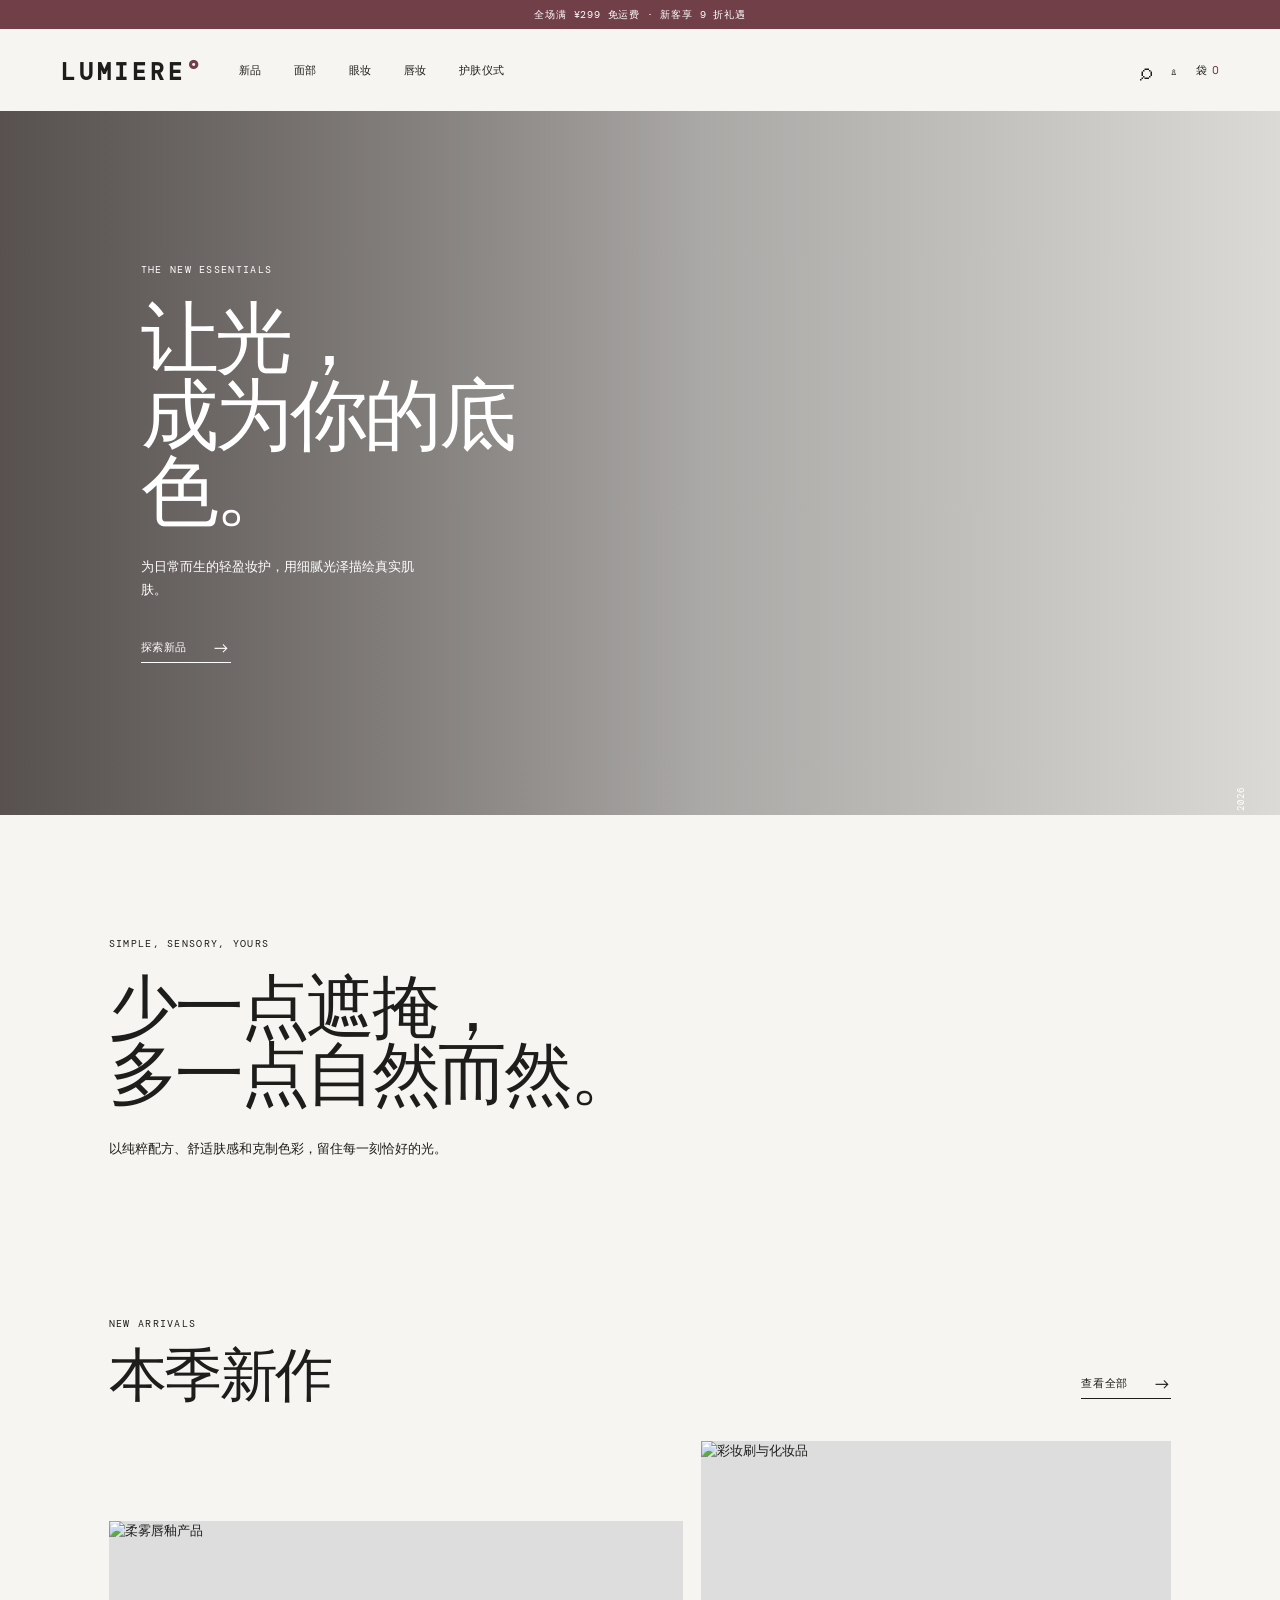
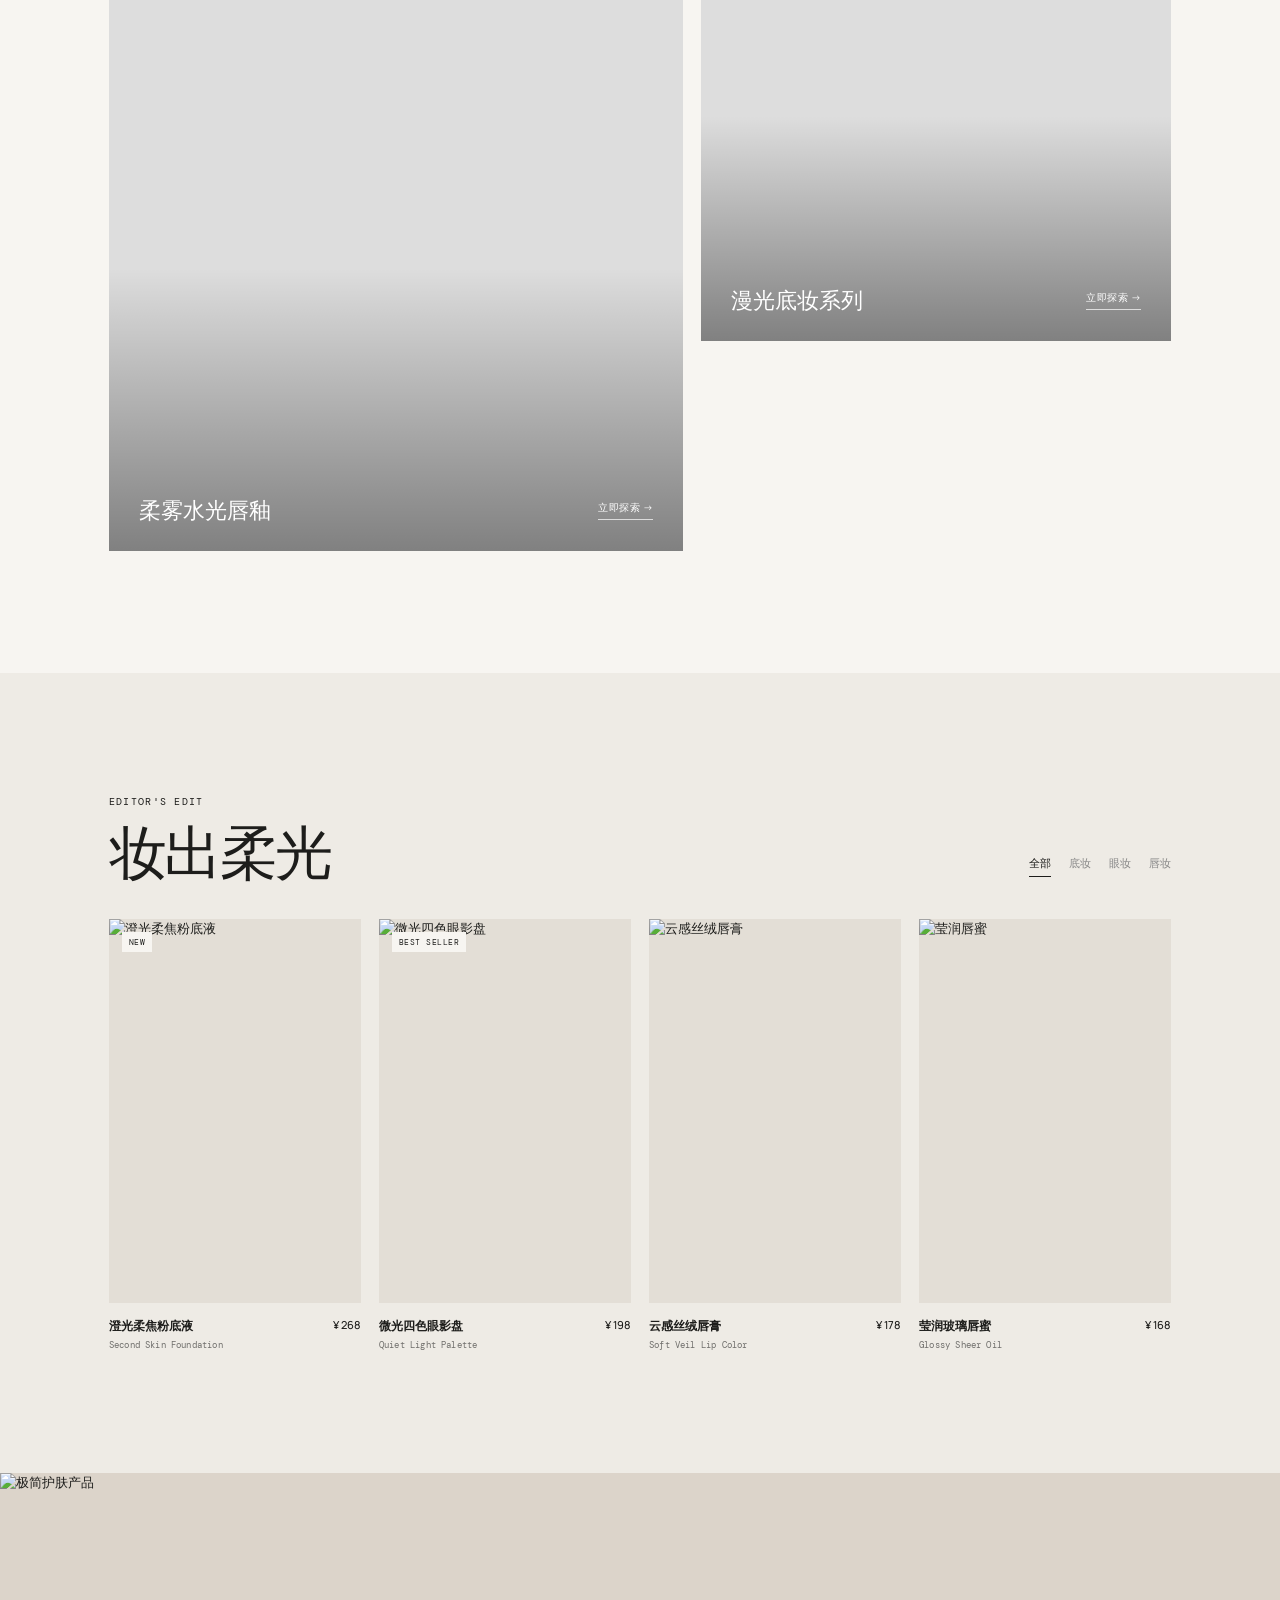
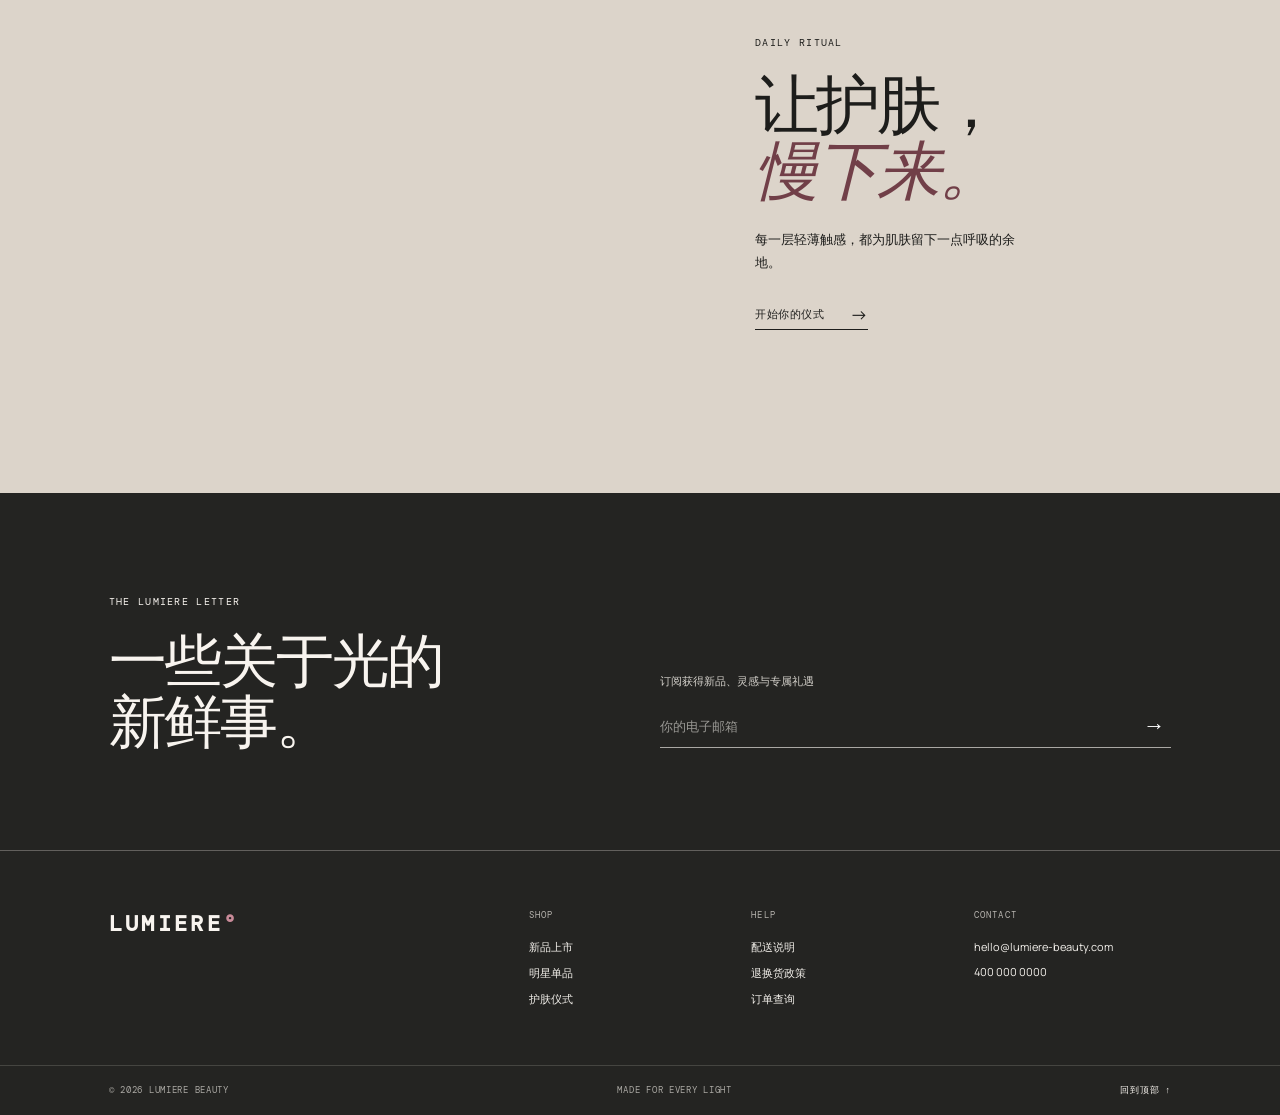
==== index.html @ d7edf3ec "Merge PR #3: footer and responsive polish" ====
<!doctype html>
<html lang="zh-CN">
  <head>
    <meta charset="UTF-8" />
    <meta name="viewport" content="width=device-width, initial-scale=1.0" />
    <meta name="description" content="LUMIERE — 高级感美妆个护品牌。" />
    <title>LUMIERE | 肌肤的柔光时刻</title>
    <link rel="preconnect" href="https://images.unsplash.com" />
    <link rel="stylesheet" href="styles.css" />
    <link rel="stylesheet" href="modules.css" />
  </head>
  <body>
    <div class="announcement">全场满 ¥299 免运费 · 新客享 9 折礼遇</div>
    <header class="site-header">
      <a class="brand" href="#top" aria-label="LUMIERE 首页">LUMIERE<span>°</span></a>
      <button class="menu-toggle" aria-label="打开菜单" aria-expanded="false"><i></i><i></i></button>
      <nav class="main-nav" aria-label="主导航">
        <a href="#new">新品</a>
        <a href="#face">面部</a>
        <a href="#eyes">眼妆</a>
        <a href="#lips">唇妆</a>
        <a href="#ritual">护肤仪式</a>
      </nav>
      <div class="header-actions">
        <button class="icon-button" aria-label="搜索">⌕</button>
        <button class="icon-button" aria-label="账户">♙</button>
        <button class="icon-button cart-button" aria-label="购物袋">袋 <span>0</span></button>
      </div>
    </header>

    <main id="top">
      <section class="hero" aria-label="夏日新品">
        <div class="hero-copy reveal">
          <p class="eyebrow">THE NEW ESSENTIALS</p>
          <h1>让光，<br />成为你的底色。</h1>
          <p>为日常而生的轻盈妆护，用细腻光泽描绘真实肌肤。</p>
          <a class="text-link" href="#new">探索新品 <span>→</span></a>
        </div>
        <div class="hero-credit">夏季限定 · 2026</div>
      </section>

      <section class="intro section-pad">
        <p class="eyebrow">SIMPLE, SENSORY, YOURS</p>
        <h2>少一点遮掩，<br />多一点自然而然。</h2>
        <p>以纯粹配方、舒适肤感和克制色彩，留住每一刻恰好的光。</p>
      </section>

      <section id="new" class="collection section-pad">
        <div class="section-heading">
          <div><p class="eyebrow">NEW ARRIVALS</p><h2>本季新作</h2></div>
          <a class="text-link" href="#products">查看全部 <span>→</span></a>
        </div>
        <div class="feature-grid">
          <article class="feature-card feature-card--tall">
            <img src="https://images.unsplash.com/photo-1599305090598-fe179d501227?auto=format&fit=crop&w=1200&q=85" alt="柔雾唇釉产品" />
            <div class="feature-card__copy"><p>柔雾水光唇釉</p><a href="#lips">立即探索 →</a></div>
          </article>
          <article class="feature-card">
            <img src="https://images.unsplash.com/photo-1522335789203-aabd1fc54bc9?auto=format&fit=crop&w=1200&q=85" alt="彩妆刷与化妆品" />
            <div class="feature-card__copy"><p>漫光底妆系列</p><a href="#face">立即探索 →</a></div>
          </article>
        </div>
      </section>
      <section id="products" class="products section-pad">
        <div class="section-heading"><div><p class="eyebrow">EDITOR'S EDIT</p><h2>妆出柔光</h2></div><div class="product-filter"><button class="is-active">全部</button><button>底妆</button><button>眼妆</button><button>唇妆</button></div></div>
        <div class="product-grid">
          <article class="product-card" id="face"><a class="product-image" href="#top"><span class="product-badge">NEW</span><img src="https://images.unsplash.com/photo-1631730486571-226f1a07a4b0?auto=format&fit=crop&w=900&q=85" alt="澄光柔焦粉底液" /></a><div class="product-meta"><div><h3>澄光柔焦粉底液</h3><p>Second Skin Foundation</p></div><b>¥ 268</b></div></article>
          <article class="product-card" id="eyes"><a class="product-image" href="#top"><span class="product-badge">BEST SELLER</span><img src="https://images.unsplash.com/photo-1583241800698-e8ab01830a65?auto=format&fit=crop&w=900&q=85" alt="微光四色眼影盘" /></a><div class="product-meta"><div><h3>微光四色眼影盘</h3><p>Quiet Light Palette</p></div><b>¥ 198</b></div></article>
          <article class="product-card" id="lips"><a class="product-image" href="#top"><img src="https://images.unsplash.com/photo-1625093742435-6fa192b6fb10?auto=format&fit=crop&w=900&q=85" alt="云感丝绒唇膏" /></a><div class="product-meta"><div><h3>云感丝绒唇膏</h3><p>Soft Veil Lip Color</p></div><b>¥ 178</b></div></article>
          <article class="product-card"><a class="product-image" href="#top"><img src="https://images.unsplash.com/photo-1620916566398-39f1143ab7be?auto=format&fit=crop&w=900&q=85" alt="莹润唇蜜" /></a><div class="product-meta"><div><h3>莹润玻璃唇蜜</h3><p>Glossy Sheer Oil</p></div><b>¥ 168</b></div></article>
        </div>
      </section>
      <section class="ritual" id="ritual"><div class="ritual__image"><img src="https://images.unsplash.com/photo-1556228841-8d6c7842c8e3?auto=format&fit=crop&w=1600&q=85" alt="极简护肤产品" /></div><div class="ritual__copy"><p class="eyebrow">DAILY RITUAL</p><h2>让护肤，<br /><em>慢下来。</em></h2><p>每一层轻薄触感，都为肌肤留下一点呼吸的余地。</p><a class="text-link" href="#top">开始你的仪式 <span>→</span></a></div></section>
    </main>
    <footer class="site-footer">
      <section class="newsletter"><div><p class="eyebrow">THE LUMIERE LETTER</p><h2>一些关于光的<br />新鲜事。</h2></div><form><label for="email">订阅获得新品、灵感与专属礼遇</label><div class="email-field"><input id="email" type="email" placeholder="你的电子邮箱" required /><button type="submit" aria-label="订阅">→</button></div></form></section>
      <div class="footer-links"><a class="footer-brand" href="#top">LUMIERE<span>°</span></a><div><p>SHOP</p><a href="#new">新品上市</a><a href="#products">明星单品</a><a href="#ritual">护肤仪式</a></div><div><p>HELP</p><a href="#top">配送说明</a><a href="#top">退换货政策</a><a href="#top">订单查询</a></div><div><p>CONTACT</p><a href="mailto:hello@lumiere-beauty.com">hello@lumiere-beauty.com</a><a href="tel:+4000000000">400 000 0000</a></div></div>
      <div class="footer-bottom"><span>© 2026 LUMIERE BEAUTY</span><span>MADE FOR EVERY LIGHT</span><a href="#top">回到顶部 ↑</a></div>
    </footer>
    <script src="script.js"></script>
  </body>
</html>
---- styles.css ----
@import url('https://fonts.googleapis.com/css2?family=DM+Mono&family=Manrope:wght@400;500;600;700&family=Playfair+Display:ital,wght@0,500;0,600;1,500&display=swap');

:root { --ink:#1d1d1b; --paper:#f7f5f1; --line:#d9d5cf; --wine:#713f48; --sand:#d8cec2; }
* { box-sizing:border-box; }
html { scroll-behavior:smooth; }
body { margin:0; color:var(--ink); background:var(--paper); font-family:Manrope,Arial,sans-serif; font-size:13px; }
a { color:inherit; text-decoration:none; }
.announcement { height:29px; display:grid; place-items:center; color:#fff; background:var(--wine); font:10px/1 "DM Mono",monospace; letter-spacing:.08em; }
.site-header { height:82px; padding:0 clamp(20px,4.8vw,74px); display:flex; align-items:center; justify-content:space-between; background:var(--paper); }
.brand { font:600 23px/1 "DM Mono",monospace; letter-spacing:.16em; margin-right:34px; }
.brand span { color:var(--wine); font-size:27px; }
.main-nav { display:flex; gap:clamp(16px,2.5vw,40px); margin-right:auto; }
.main-nav a { font-size:11px; letter-spacing:.045em; transition:opacity .2s; }.main-nav a:hover { opacity:.48; }
.header-actions { display:flex; align-items:center; gap:19px; }
.icon-button { border:0; background:transparent; padding:3px 0; color:var(--ink); cursor:pointer; font:500 11px Manrope,sans-serif; }.icon-button:first-child { font-size:24px; line-height:12px; }.cart-button span { margin-left:3px; color:var(--wine); }
.menu-toggle { display:none; border:0; background:transparent; padding:5px 0; }.menu-toggle i { display:block; width:22px; height:1px; margin:5px; background:var(--ink); }
.hero { min-height:min(704px,calc(100vh - 111px)); position:relative; display:flex; align-items:center; padding:72px clamp(20px,11vw,176px); color:#fff; overflow:hidden; background:linear-gradient(90deg,rgba(23,22,22,.61),rgba(23,22,22,.12)),url('https://images.unsplash.com/photo-1596462502278-27bfdc403348?auto=format&fit=crop&w=2200&q=90') center/cover; }
.hero::after { position:absolute; inset:0; content:""; background:linear-gradient(90deg,rgba(41,25,23,.33),transparent 55%); pointer-events:none; }.hero-copy { position:relative; z-index:1; max-width:500px; }.eyebrow { margin:0 0 18px; font:10px/1.4 "DM Mono",monospace; letter-spacing:.13em; }.hero h1,.intro h2,.section-heading h2 { margin:0; font:500 clamp(48px,6.1vw,91px)/.98 "Playfair Display",serif; letter-spacing:-.045em; }.hero-copy>p:not(.eyebrow) { width:290px; margin:30px 0 35px; font-size:13px; line-height:1.8; }.text-link { display:inline-flex; gap:25px; align-items:center; padding-bottom:7px; border-bottom:1px solid currentColor; font-size:11px; letter-spacing:.05em; }.text-link span { font-size:18px; line-height:10px; }.hero-credit { position:absolute; z-index:1; right:32px; bottom:28px; font:9px "DM Mono",monospace; letter-spacing:.12em; transform:rotate(-90deg); transform-origin:right bottom; }
.section-pad { padding:clamp(64px,9.5vw,152px) clamp(20px,8.5vw,136px); }.intro { max-width:850px; }.intro h2 { font-size:clamp(41px,5.4vw,77px); }.intro>p:not(.eyebrow) { width:min(360px,100%); margin:33px 0 0; font-size:13px; line-height:1.8; }
.collection { padding-top:35px; }.section-heading { display:flex; align-items:end; justify-content:space-between; margin-bottom:42px; }.section-heading .eyebrow { margin-bottom:12px; }.section-heading h2 { font-size:clamp(38px,4.5vw,64px); }.feature-grid { display:grid; grid-template-columns:1.1fr .9fr; gap:18px; }.feature-card { position:relative; height:500px; overflow:hidden; background:#ddd; }.feature-card--tall { height:630px; margin-top:80px; }.feature-card img { width:100%; height:100%; object-fit:cover; transition:transform .7s ease; }.feature-card:hover img { transform:scale(1.035); }.feature-card::after { position:absolute; content:""; inset:auto 0 0; height:45%; background:linear-gradient(transparent,rgba(0,0,0,.42)); }.feature-card__copy { position:absolute; z-index:1; left:30px; right:30px; bottom:25px; color:#fff; display:flex; justify-content:space-between; align-items:center; }.feature-card__copy p { font:500 22px "Playfair Display",serif; margin:0; }.feature-card__copy a { font-size:10px; letter-spacing:.05em; border-bottom:1px solid rgba(255,255,255,.7); padding-bottom:4px; }
@media(max-width:720px){.site-header{height:64px}.brand{font-size:19px;margin-right:auto}.menu-toggle{display:block;order:-1;margin-right:15px}.main-nav{display:none}.header-actions{gap:12px}.header-actions .icon-button:nth-child(2){display:none}.hero{min-height:610px;padding:60px 27px;align-items:end;background-position:62% center}.hero h1{font-size:57px}.hero-credit{right:18px}.section-pad{padding:78px 20px}.feature-grid{grid-template-columns:1fr;gap:12px}.feature-card,.feature-card--tall{height:480px;margin:0}.feature-card__copy{left:20px;right:20px}.feature-card__copy p{font-size:20px}.section-heading{margin-bottom:26px}.section-heading .text-link{display:none}.announcement{font-size:8px}.cart-button{font-size:0}.cart-button span{font-size:11px}}
---- modules.css ----
.products { background:#eeebe5; }.product-filter { display:flex; gap:18px; }.product-filter button { padding:0 0 5px; color:#888; border:0; border-bottom:1px solid transparent; background:transparent; cursor:pointer; font:11px Manrope,sans-serif; }.product-filter .is-active { color:var(--ink); border-color:var(--ink); }.product-grid { display:grid; grid-template-columns:repeat(4,1fr); gap:18px; }.product-image { position:relative; display:block; height:clamp(275px,30vw,430px); overflow:hidden; background:#e3ded6; }.product-image img { width:100%; height:100%; object-fit:cover; transition:transform .6s ease; }.product-card:hover img { transform:scale(1.04); }.product-badge { position:absolute; z-index:1; top:13px; left:13px; padding:5px 7px; background:var(--paper); font:8px "DM Mono",monospace; letter-spacing:.06em; }.product-meta { display:flex; justify-content:space-between; padding-top:14px; gap:8px; }.product-meta h3 { margin:0 0 4px; font-size:12px; font-weight:600; }.product-meta p { margin:0; color:#6f6e6b; font:9px "DM Mono",monospace; letter-spacing:.02em; }.product-meta b { font:500 11px Manrope,sans-serif; white-space:nowrap; }.ritual { min-height:620px; display:grid; grid-template-columns:1fr 1fr; background:#dcd4ca; }.ritual__image { overflow:hidden; }.ritual__image img { width:100%; height:100%; object-fit:cover; }.ritual__copy { display:flex; flex-direction:column; justify-content:center; align-items:flex-start; padding:clamp(50px,9vw,145px); }.ritual__copy h2 { margin:0; font:500 clamp(43px,5vw,75px)/1.04 "Playfair Display",serif; letter-spacing:-.045em; }.ritual__copy h2 em { color:var(--wine); }.ritual__copy>p:not(.eyebrow) { max-width:270px; margin:27px 0 31px; line-height:1.8; }
@media(max-width:720px){.product-grid{grid-template-columns:repeat(2,1fr);gap:25px 11px}.product-filter{display:none}.product-image{height:235px}.product-meta{display:block}.product-meta b{display:block;margin-top:8px}.ritual{grid-template-columns:1fr;min-height:0}.ritual__image{height:450px}.ritual__copy{min-height:440px;padding:75px 25px}}
.site-footer { color:#f8f4ef; background:#242422; }.newsletter { display:grid; grid-template-columns:1fr 1fr; gap:40px; padding:clamp(62px,8vw,118px) clamp(20px,8.5vw,136px); border-bottom:1px solid #62605d; }.newsletter h2 { margin:0; font:500 clamp(36px,4.5vw,62px)/1.05 "Playfair Display",serif; letter-spacing:-.04em; }.newsletter form { align-self:end; }.newsletter label { display:block; margin-bottom:16px; color:#d3d0ca; font-size:11px; }.email-field { display:flex; align-items:center; border-bottom:1px solid #aaa8a4; }.email-field input { width:100%; padding:12px 0; border:0; outline:0; color:#fff; background:transparent; font:13px Manrope,sans-serif; }.email-field input::placeholder { color:#989793; }.email-field button { border:0; color:#fff; background:transparent; cursor:pointer; font-size:22px; }.footer-links { display:grid; grid-template-columns:2fr repeat(3,1fr); gap:25px; padding:58px clamp(20px,8.5vw,136px); }.footer-brand { align-self:start; font:600 22px "DM Mono",monospace; letter-spacing:.15em; }.footer-brand span { color:#c98b99; }.footer-links div { display:flex; flex-direction:column; gap:10px; }.footer-links p { margin:0 0 8px; color:#b7b4af; font:9px "DM Mono",monospace; letter-spacing:.13em; }.footer-links div a { color:#f4f1ec; font-size:11px; }.footer-bottom { display:flex; justify-content:space-between; padding:18px clamp(20px,8.5vw,136px); border-top:1px solid #454541; color:#aaa8a3; font:9px "DM Mono",monospace; letter-spacing:.08em; }.footer-bottom a { color:#f8f4ef; }
@media(max-width:720px){.main-nav.is-open { position:absolute; z-index:4; top:93px; left:0; right:0; display:flex; flex-direction:column; gap:22px; padding:27px 20px 32px; background:var(--paper); border-top:1px solid var(--line); }.newsletter { grid-template-columns:1fr; padding:64px 20px; }.footer-links { grid-template-columns:1fr 1fr; padding:45px 20px; }.footer-brand { grid-column:1/-1; margin-bottom:15px; }.footer-bottom { display:block; padding:17px 20px; }.footer-bottom span,.footer-bottom a { display:block; margin:8px 0; }}
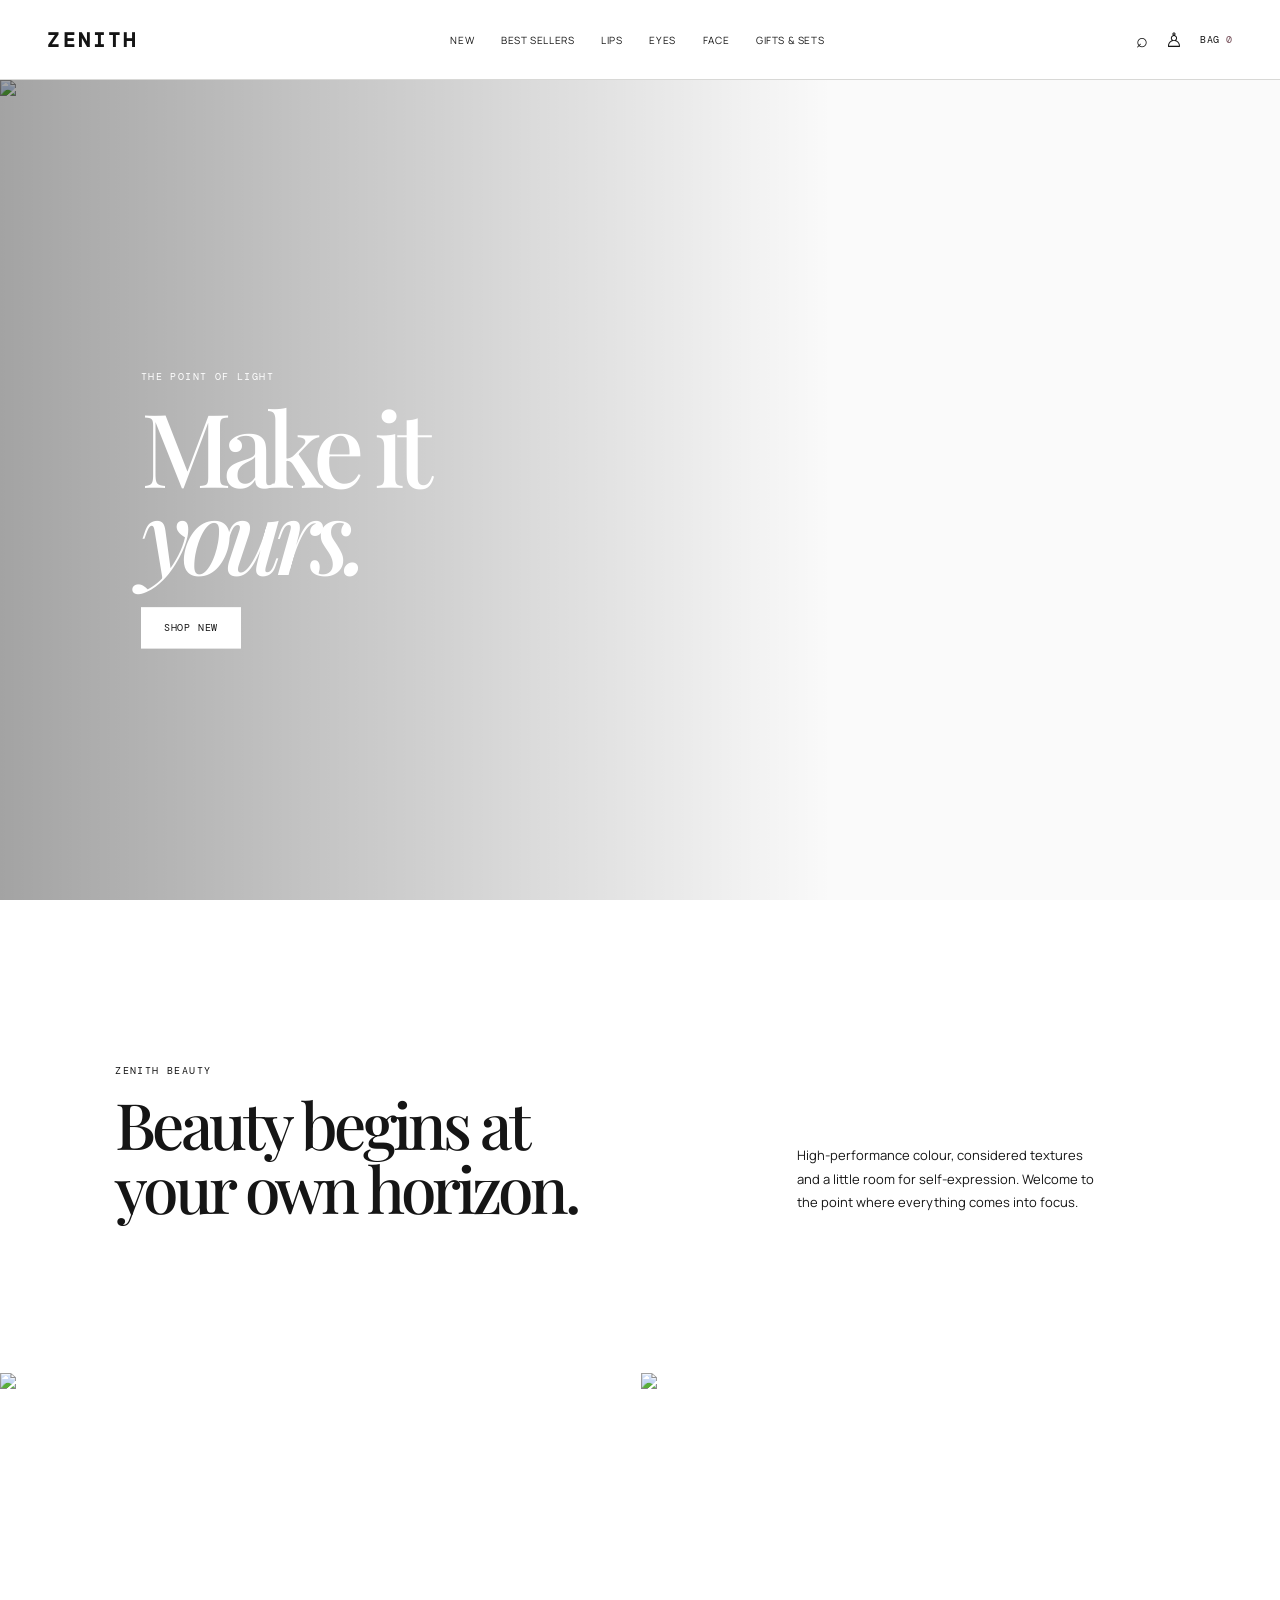
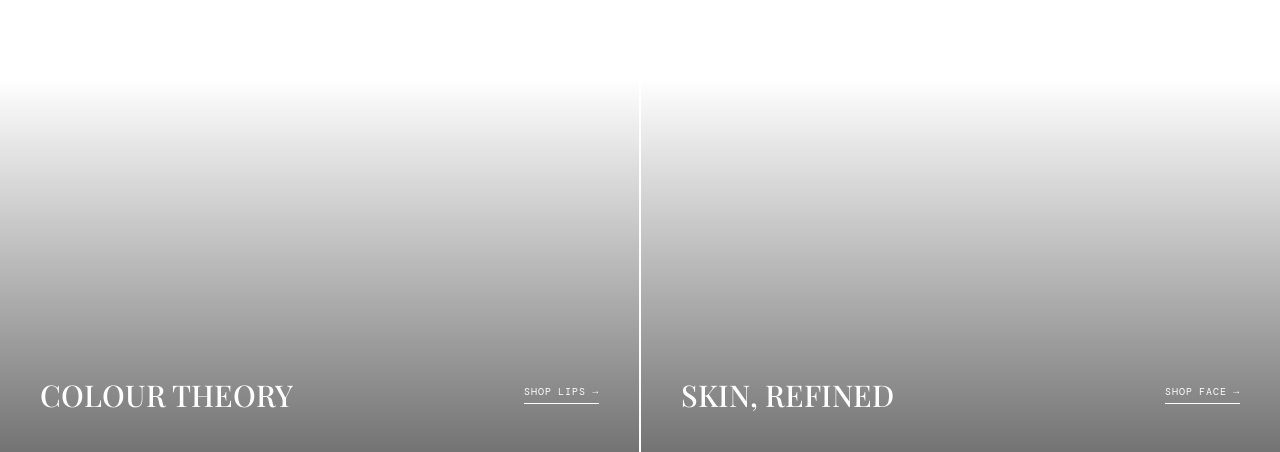
==== commit 5de88a2a: "feat: rebuild Zenith shared storefront shell" ====
--- a/index.html
+++ b/index.html
@@ -1,82 +1,35 @@
 <!doctype html>
-<html lang="zh-CN">
+<html lang="en">
   <head>
     <meta charset="UTF-8" />
     <meta name="viewport" content="width=device-width, initial-scale=1.0" />
-    <meta name="description" content="LUMIERE — 高级感美妆个护品牌。" />
-    <title>LUMIERE | 肌肤的柔光时刻</title>
+    <meta name="description" content="Zenith Beauty — makeup made for your own point of view." />
+    <title>Zenith | Modern Makeup</title>
     <link rel="preconnect" href="https://images.unsplash.com" />
+    <link rel="stylesheet" href="shared.css" />
     <link rel="stylesheet" href="styles.css" />
-    <link rel="stylesheet" href="modules.css" />
   </head>
   <body>
-    <div class="announcement">全场满 ¥299 免运费 · 新客享 9 折礼遇</div>
-    <header class="site-header">
-      <a class="brand" href="#top" aria-label="LUMIERE 首页">LUMIERE<span>°</span></a>
-      <button class="menu-toggle" aria-label="打开菜单" aria-expanded="false"><i></i><i></i></button>
-      <nav class="main-nav" aria-label="主导航">
-        <a href="#new">新品</a>
-        <a href="#face">面部</a>
-        <a href="#eyes">眼妆</a>
-        <a href="#lips">唇妆</a>
-        <a href="#ritual">护肤仪式</a>
+    <header class="site-header" data-header>
+      <button class="header-icon mobile-menu" aria-label="Open menu" data-menu-toggle><span></span><span></span></button>
+      <a class="brand" href="index.html" aria-label="Zenith home">ZENITH</a>
+      <nav class="main-nav" aria-label="Main navigation">
+        <a href="collections/new.html">NEW</a>
+        <a href="collections/best-sellers.html">BEST SELLERS</a>
+        <div class="nav-dropdown"><a href="collections/lips.html">LIPS</a><div class="mega-menu"><div><b>LIPS</b><a href="collections/lips.html">View all</a><a href="collections/lips.html">Lipstick</a><a href="collections/lips.html">Lip Gloss</a><a href="collections/lips.html">Lip Stain</a></div><img src="https://images.unsplash.com/photo-1586495777744-4413f21062fa?auto=format&fit=crop&w=700&q=85" alt="Lip collection" /></div></div>
+        <div class="nav-dropdown"><a href="collections/eyes.html">EYES</a><div class="mega-menu"><div><b>EYES</b><a href="collections/eyes.html">View all</a><a href="collections/eyes.html">Eyeshadow</a><a href="collections/eyes.html">Eyebrows</a><a href="collections/eyes.html">Mascara</a></div><img src="https://images.unsplash.com/photo-1596704017254-9b121068fb31?auto=format&fit=crop&w=700&q=85" alt="Eye collection" /></div></div>
+        <div class="nav-dropdown"><a href="collections/face.html">FACE</a><div class="mega-menu"><div><b>FACE</b><a href="collections/face.html">View all</a><a href="collections/face.html">Foundation</a><a href="collections/face.html">Setting Powder</a><a href="collections/face.html">Blush & Bronzer</a></div><img src="https://images.unsplash.com/photo-1522335789203-aabd1fc54bc9?auto=format&fit=crop&w=700&q=85" alt="Face collection" /></div></div>
+        <a href="collections/gifts.html">GIFTS & SETS</a>
       </nav>
-      <div class="header-actions">
-        <button class="icon-button" aria-label="搜索">⌕</button>
-        <button class="icon-button" aria-label="账户">♙</button>
-        <button class="icon-button cart-button" aria-label="购物袋">袋 <span>0</span></button>
-      </div>
+      <div class="header-actions"><button class="header-icon" aria-label="Search" data-search-toggle>⌕</button><button class="header-icon" aria-label="Account">♙</button><button class="bag-link" aria-label="Open shopping bag" data-cart-toggle>BAG <span data-cart-count>0</span></button></div>
     </header>
-
-    <main id="top">
-      <section class="hero" aria-label="夏日新品">
-        <div class="hero-copy reveal">
-          <p class="eyebrow">THE NEW ESSENTIALS</p>
-          <h1>让光，<br />成为你的底色。</h1>
-          <p>为日常而生的轻盈妆护，用细腻光泽描绘真实肌肤。</p>
-          <a class="text-link" href="#new">探索新品 <span>→</span></a>
-        </div>
-        <div class="hero-credit">夏季限定 · 2026</div>
-      </section>
-
-      <section class="intro section-pad">
-        <p class="eyebrow">SIMPLE, SENSORY, YOURS</p>
-        <h2>少一点遮掩，<br />多一点自然而然。</h2>
-        <p>以纯粹配方、舒适肤感和克制色彩，留住每一刻恰好的光。</p>
-      </section>
-
-      <section id="new" class="collection section-pad">
-        <div class="section-heading">
-          <div><p class="eyebrow">NEW ARRIVALS</p><h2>本季新作</h2></div>
-          <a class="text-link" href="#products">查看全部 <span>→</span></a>
-        </div>
-        <div class="feature-grid">
-          <article class="feature-card feature-card--tall">
-            <img src="https://images.unsplash.com/photo-1599305090598-fe179d501227?auto=format&fit=crop&w=1200&q=85" alt="柔雾唇釉产品" />
-            <div class="feature-card__copy"><p>柔雾水光唇釉</p><a href="#lips">立即探索 →</a></div>
-          </article>
-          <article class="feature-card">
-            <img src="https://images.unsplash.com/photo-1522335789203-aabd1fc54bc9?auto=format&fit=crop&w=1200&q=85" alt="彩妆刷与化妆品" />
-            <div class="feature-card__copy"><p>漫光底妆系列</p><a href="#face">立即探索 →</a></div>
-          </article>
-        </div>
-      </section>
-      <section id="products" class="products section-pad">
-        <div class="section-heading"><div><p class="eyebrow">EDITOR'S EDIT</p><h2>妆出柔光</h2></div><div class="product-filter"><button class="is-active">全部</button><button>底妆</button><button>眼妆</button><button>唇妆</button></div></div>
-        <div class="product-grid">
-          <article class="product-card" id="face"><a class="product-image" href="#top"><span class="product-badge">NEW</span><img src="https://images.unsplash.com/photo-1631730486571-226f1a07a4b0?auto=format&fit=crop&w=900&q=85" alt="澄光柔焦粉底液" /></a><div class="product-meta"><div><h3>澄光柔焦粉底液</h3><p>Second Skin Foundation</p></div><b>¥ 268</b></div></article>
-          <article class="product-card" id="eyes"><a class="product-image" href="#top"><span class="product-badge">BEST SELLER</span><img src="https://images.unsplash.com/photo-1583241800698-e8ab01830a65?auto=format&fit=crop&w=900&q=85" alt="微光四色眼影盘" /></a><div class="product-meta"><div><h3>微光四色眼影盘</h3><p>Quiet Light Palette</p></div><b>¥ 198</b></div></article>
-          <article class="product-card" id="lips"><a class="product-image" href="#top"><img src="https://images.unsplash.com/photo-1625093742435-6fa192b6fb10?auto=format&fit=crop&w=900&q=85" alt="云感丝绒唇膏" /></a><div class="product-meta"><div><h3>云感丝绒唇膏</h3><p>Soft Veil Lip Color</p></div><b>¥ 178</b></div></article>
-          <article class="product-card"><a class="product-image" href="#top"><img src="https://images.unsplash.com/photo-1620916566398-39f1143ab7be?auto=format&fit=crop&w=900&q=85" alt="莹润唇蜜" /></a><div class="product-meta"><div><h3>莹润玻璃唇蜜</h3><p>Glossy Sheer Oil</p></div><b>¥ 168</b></div></article>
-        </div>
-      </section>
-      <section class="ritual" id="ritual"><div class="ritual__image"><img src="https://images.unsplash.com/photo-1556228841-8d6c7842c8e3?auto=format&fit=crop&w=1600&q=85" alt="极简护肤产品" /></div><div class="ritual__copy"><p class="eyebrow">DAILY RITUAL</p><h2>让护肤，<br /><em>慢下来。</em></h2><p>每一层轻薄触感，都为肌肤留下一点呼吸的余地。</p><a class="text-link" href="#top">开始你的仪式 <span>→</span></a></div></section>
+    <div class="search-panel" data-search-panel hidden><form action="collections/new.html"><input type="search" placeholder="Search" aria-label="Search" /><button aria-label="Submit search">→</button></form></div>
+    <main>
+      <section class="hero"><img src="https://images.unsplash.com/photo-1596462502278-27bfdc403348?auto=format&fit=crop&w=2200&q=90" alt="Zenith beauty collection" /><div class="hero-copy"><p>THE POINT OF LIGHT</p><h1>Make it<br /><em>yours.</em></h1><a class="button button--light" href="collections/new.html">SHOP NEW</a></div></section>
+      <section class="editorial"><div><p class="kicker">ZENITH BEAUTY</p><h2>Beauty begins at<br />your own horizon.</h2></div><p>High-performance colour, considered textures and a little room for self-expression. Welcome to the point where everything comes into focus.</p></section>
+      <section class="feature-tiles"><a href="collections/lips.html"><img src="https://images.unsplash.com/photo-1599305090598-fe179d501227?auto=format&fit=crop&w=1200&q=85" alt="Lip colour collection" /><span><b>COLOUR THEORY</b><small>SHOP LIPS →</small></span></a><a href="collections/face.html"><img src="https://images.unsplash.com/photo-1571781926291-c477ebfd024b?auto=format&fit=crop&w=1200&q=85" alt="Face collection" /><span><b>SKIN, REFINED</b><small>SHOP FACE →</small></span></a></section>
     </main>
-    <footer class="site-footer">
-      <section class="newsletter"><div><p class="eyebrow">THE LUMIERE LETTER</p><h2>一些关于光的<br />新鲜事。</h2></div><form><label for="email">订阅获得新品、灵感与专属礼遇</label><div class="email-field"><input id="email" type="email" placeholder="你的电子邮箱" required /><button type="submit" aria-label="订阅">→</button></div></form></section>
-      <div class="footer-links"><a class="footer-brand" href="#top">LUMIERE<span>°</span></a><div><p>SHOP</p><a href="#new">新品上市</a><a href="#products">明星单品</a><a href="#ritual">护肤仪式</a></div><div><p>HELP</p><a href="#top">配送说明</a><a href="#top">退换货政策</a><a href="#top">订单查询</a></div><div><p>CONTACT</p><a href="mailto:hello@lumiere-beauty.com">hello@lumiere-beauty.com</a><a href="tel:+4000000000">400 000 0000</a></div></div>
-      <div class="footer-bottom"><span>© 2026 LUMIERE BEAUTY</span><span>MADE FOR EVERY LIGHT</span><a href="#top">回到顶部 ↑</a></div>
-    </footer>
+    <aside class="cart-drawer" data-cart-drawer aria-hidden="true"><div class="drawer-head"><b>YOUR BAG</b><button aria-label="Close bag" data-cart-close>×</button></div><div class="empty-cart"><p>Your bag is currently empty.</p><a class="button" href="collections/new.html">CONTINUE SHOPPING</a></div></aside><div class="scrim" data-scrim></div>
     <script src="script.js"></script>
   </body>
 </html>
--- a/shared.css
+++ b/shared.css
@@ -0,0 +1,2 @@
+@import url('https://fonts.googleapis.com/css2?family=DM+Mono&family=Manrope:wght@400;500;600;700&family=Playfair+Display:ital,wght@0,500;0,600;1,500&display=swap');
+:root{--ink:#151515;--paper:#fff;--soft:#f5f5f4;--line:#d8d8d6;--accent:#76505a}*{box-sizing:border-box}html{scroll-behavior:smooth}body{margin:0;color:var(--ink);background:var(--paper);font:12px Manrope,Arial,sans-serif}a{color:inherit;text-decoration:none}.site-header{height:80px;position:relative;z-index:10;display:flex;align-items:center;padding:0 3.7vw;border-bottom:1px solid var(--line);background:#fff}.brand{font:600 20px "DM Mono",monospace;letter-spacing:.16em}.main-nav{display:flex;align-self:stretch;align-items:center;gap:clamp(15px,2.1vw,36px);margin:auto}.main-nav>a,.nav-dropdown>a{font-size:10px;letter-spacing:.06em}.header-actions{display:flex;align-items:center;gap:17px}.header-icon,.bag-link{padding:0;border:0;background:none;color:var(--ink);cursor:pointer}.header-icon{font:20px/1 serif}.bag-link{font:10px "DM Mono",monospace;letter-spacing:.05em}.bag-link span{color:var(--accent)}.nav-dropdown{height:100%;display:flex;align-items:center}.mega-menu{position:absolute;top:79px;left:0;right:0;display:grid;grid-template-columns:260px 1fr;gap:50px;padding:32px 16vw 34px;background:#fff;border-bottom:1px solid var(--line);visibility:hidden;opacity:0;transition:.18s}.nav-dropdown:hover .mega-menu{visibility:visible;opacity:1}.mega-menu div{display:flex;flex-direction:column;gap:10px}.mega-menu b{margin-bottom:5px;font:10px "DM Mono",monospace;letter-spacing:.12em}.mega-menu a{font-size:11px}.mega-menu img{width:100%;height:160px;object-fit:cover}.mobile-menu{display:none}.search-panel{position:absolute;z-index:9;top:80px;left:0;right:0;padding:22px 10vw;background:#fff;border-bottom:1px solid var(--line)}.search-panel form{display:flex;max-width:700px;margin:auto;border-bottom:1px solid var(--ink)}.search-panel input{width:100%;padding:10px 0;border:0;outline:0;font:14px Manrope}.search-panel button{border:0;background:none;font-size:19px}.button{display:inline-block;padding:13px 22px;border:1px solid var(--ink);background:var(--ink);color:#fff;font:10px "DM Mono",monospace;letter-spacing:.08em}.button--light{border-color:#fff;background:#fff;color:var(--ink)}.cart-drawer{position:fixed;z-index:30;top:0;right:0;width:min(430px,100vw);height:100vh;display:flex;flex-direction:column;background:#fff;transform:translateX(100%);transition:transform .25s}.cart-drawer.is-open{transform:translateX(0)}.drawer-head{display:flex;justify-content:space-between;padding:28px;border-bottom:1px solid var(--line);font:11px "DM Mono",monospace;letter-spacing:.08em}.drawer-head button{border:0;background:none;font-size:26px;cursor:pointer}.empty-cart{margin:auto;text-align:center}.empty-cart p{margin-bottom:24px}.scrim{position:fixed;z-index:20;inset:0;background:rgba(0,0,0,.26);visibility:hidden;opacity:0;transition:.25s}.scrim.is-open{visibility:visible;opacity:1}@media(max-width:700px){.site-header{height:62px;padding:0 18px;justify-content:space-between}.mobile-menu{display:block;width:27px;margin-right:5px}.mobile-menu span{display:block;width:20px;height:1px;margin:5px 0;background:var(--ink)}.main-nav{display:none}.header-actions{gap:12px}.header-actions .header-icon:nth-child(2){display:none}.bag-link{font-size:0}.bag-link span{font-size:10px}.search-panel{top:62px}.mega-menu{display:none}}
--- a/styles.css
+++ b/styles.css
@@ -1,21 +1 @@
-@import url('https://fonts.googleapis.com/css2?family=DM+Mono&family=Manrope:wght@400;500;600;700&family=Playfair+Display:ital,wght@0,500;0,600;1,500&display=swap');
-
-:root { --ink:#1d1d1b; --paper:#f7f5f1; --line:#d9d5cf; --wine:#713f48; --sand:#d8cec2; }
-* { box-sizing:border-box; }
-html { scroll-behavior:smooth; }
-body { margin:0; color:var(--ink); background:var(--paper); font-family:Manrope,Arial,sans-serif; font-size:13px; }
-a { color:inherit; text-decoration:none; }
-.announcement { height:29px; display:grid; place-items:center; color:#fff; background:var(--wine); font:10px/1 "DM Mono",monospace; letter-spacing:.08em; }
-.site-header { height:82px; padding:0 clamp(20px,4.8vw,74px); display:flex; align-items:center; justify-content:space-between; background:var(--paper); }
-.brand { font:600 23px/1 "DM Mono",monospace; letter-spacing:.16em; margin-right:34px; }
-.brand span { color:var(--wine); font-size:27px; }
-.main-nav { display:flex; gap:clamp(16px,2.5vw,40px); margin-right:auto; }
-.main-nav a { font-size:11px; letter-spacing:.045em; transition:opacity .2s; }.main-nav a:hover { opacity:.48; }
-.header-actions { display:flex; align-items:center; gap:19px; }
-.icon-button { border:0; background:transparent; padding:3px 0; color:var(--ink); cursor:pointer; font:500 11px Manrope,sans-serif; }.icon-button:first-child { font-size:24px; line-height:12px; }.cart-button span { margin-left:3px; color:var(--wine); }
-.menu-toggle { display:none; border:0; background:transparent; padding:5px 0; }.menu-toggle i { display:block; width:22px; height:1px; margin:5px; background:var(--ink); }
-.hero { min-height:min(704px,calc(100vh - 111px)); position:relative; display:flex; align-items:center; padding:72px clamp(20px,11vw,176px); color:#fff; overflow:hidden; background:linear-gradient(90deg,rgba(23,22,22,.61),rgba(23,22,22,.12)),url('https://images.unsplash.com/photo-1596462502278-27bfdc403348?auto=format&fit=crop&w=2200&q=90') center/cover; }
-.hero::after { position:absolute; inset:0; content:""; background:linear-gradient(90deg,rgba(41,25,23,.33),transparent 55%); pointer-events:none; }.hero-copy { position:relative; z-index:1; max-width:500px; }.eyebrow { margin:0 0 18px; font:10px/1.4 "DM Mono",monospace; letter-spacing:.13em; }.hero h1,.intro h2,.section-heading h2 { margin:0; font:500 clamp(48px,6.1vw,91px)/.98 "Playfair Display",serif; letter-spacing:-.045em; }.hero-copy>p:not(.eyebrow) { width:290px; margin:30px 0 35px; font-size:13px; line-height:1.8; }.text-link { display:inline-flex; gap:25px; align-items:center; padding-bottom:7px; border-bottom:1px solid currentColor; font-size:11px; letter-spacing:.05em; }.text-link span { font-size:18px; line-height:10px; }.hero-credit { position:absolute; z-index:1; right:32px; bottom:28px; font:9px "DM Mono",monospace; letter-spacing:.12em; transform:rotate(-90deg); transform-origin:right bottom; }
-.section-pad { padding:clamp(64px,9.5vw,152px) clamp(20px,8.5vw,136px); }.intro { max-width:850px; }.intro h2 { font-size:clamp(41px,5.4vw,77px); }.intro>p:not(.eyebrow) { width:min(360px,100%); margin:33px 0 0; font-size:13px; line-height:1.8; }
-.collection { padding-top:35px; }.section-heading { display:flex; align-items:end; justify-content:space-between; margin-bottom:42px; }.section-heading .eyebrow { margin-bottom:12px; }.section-heading h2 { font-size:clamp(38px,4.5vw,64px); }.feature-grid { display:grid; grid-template-columns:1.1fr .9fr; gap:18px; }.feature-card { position:relative; height:500px; overflow:hidden; background:#ddd; }.feature-card--tall { height:630px; margin-top:80px; }.feature-card img { width:100%; height:100%; object-fit:cover; transition:transform .7s ease; }.feature-card:hover img { transform:scale(1.035); }.feature-card::after { position:absolute; content:""; inset:auto 0 0; height:45%; background:linear-gradient(transparent,rgba(0,0,0,.42)); }.feature-card__copy { position:absolute; z-index:1; left:30px; right:30px; bottom:25px; color:#fff; display:flex; justify-content:space-between; align-items:center; }.feature-card__copy p { font:500 22px "Playfair Display",serif; margin:0; }.feature-card__copy a { font-size:10px; letter-spacing:.05em; border-bottom:1px solid rgba(255,255,255,.7); padding-bottom:4px; }
-@media(max-width:720px){.site-header{height:64px}.brand{font-size:19px;margin-right:auto}.menu-toggle{display:block;order:-1;margin-right:15px}.main-nav{display:none}.header-actions{gap:12px}.header-actions .icon-button:nth-child(2){display:none}.hero{min-height:610px;padding:60px 27px;align-items:end;background-position:62% center}.hero h1{font-size:57px}.hero-credit{right:18px}.section-pad{padding:78px 20px}.feature-grid{grid-template-columns:1fr;gap:12px}.feature-card,.feature-card--tall{height:480px;margin:0}.feature-card__copy{left:20px;right:20px}.feature-card__copy p{font-size:20px}.section-heading{margin-bottom:26px}.section-heading .text-link{display:none}.announcement{font-size:8px}.cart-button{font-size:0}.cart-button span{font-size:11px}}
+.hero{height:calc(100vh - 80px);min-height:570px;position:relative;overflow:hidden;color:#fff}.hero>img{height:100%;width:100%;object-fit:cover;object-position:center}.hero:after{content:"";position:absolute;inset:0;background:linear-gradient(90deg,rgba(0,0,0,.36),rgba(0,0,0,.02) 65%)}.hero-copy{position:absolute;z-index:1;left:clamp(27px,11vw,170px);top:50%;transform:translateY(-45%)}.hero-copy p,.kicker{font:10px/1.3 "DM Mono",monospace;letter-spacing:.14em}.hero-copy h1{margin:19px 0 31px;font:500 clamp(62px,8vw,120px)/.85 "Playfair Display",serif;letter-spacing:-.08em}.hero-copy em{font-weight:500}.editorial{display:grid;grid-template-columns:1.25fr .75fr;gap:70px;align-items:end;padding:clamp(80px,12vw,180px) clamp(25px,9vw,145px)}.editorial h2{margin:15px 0 0;font:500 clamp(40px,5vw,74px)/1 "Playfair Display",serif;letter-spacing:-.06em}.editorial>p{max-width:300px;margin:0 0 5px;font-size:13px;line-height:1.8}.feature-tiles{display:grid;grid-template-columns:1fr 1fr;gap:2px;background:#fff}.feature-tiles a{position:relative;height:clamp(430px,53vw,740px);overflow:hidden;color:#fff}.feature-tiles img{width:100%;height:100%;object-fit:cover;transition:transform .6s}.feature-tiles a:hover img{transform:scale(1.03)}.feature-tiles a:after{content:"";position:absolute;inset:45% 0 0;background:linear-gradient(transparent,rgba(0,0,0,.55))}.feature-tiles span{position:absolute;z-index:1;bottom:37px;left:40px;right:40px;display:flex;align-items:center;justify-content:space-between}.feature-tiles b{font:500 30px "Playfair Display",serif}.feature-tiles small{font:10px "DM Mono",monospace;letter-spacing:.08em;border-bottom:1px solid #fff;padding-bottom:5px}@media(max-width:700px){.hero{height:680px}.hero>img{object-position:58% center}.hero-copy{top:auto;bottom:70px;transform:none}.editorial{display:block;padding:82px 25px}.editorial>p{margin-top:33px}.feature-tiles{grid-template-columns:1fr}.feature-tiles a{height:520px}.feature-tiles span{left:25px;right:25px;bottom:27px}.feature-tiles b{font-size:25px}}
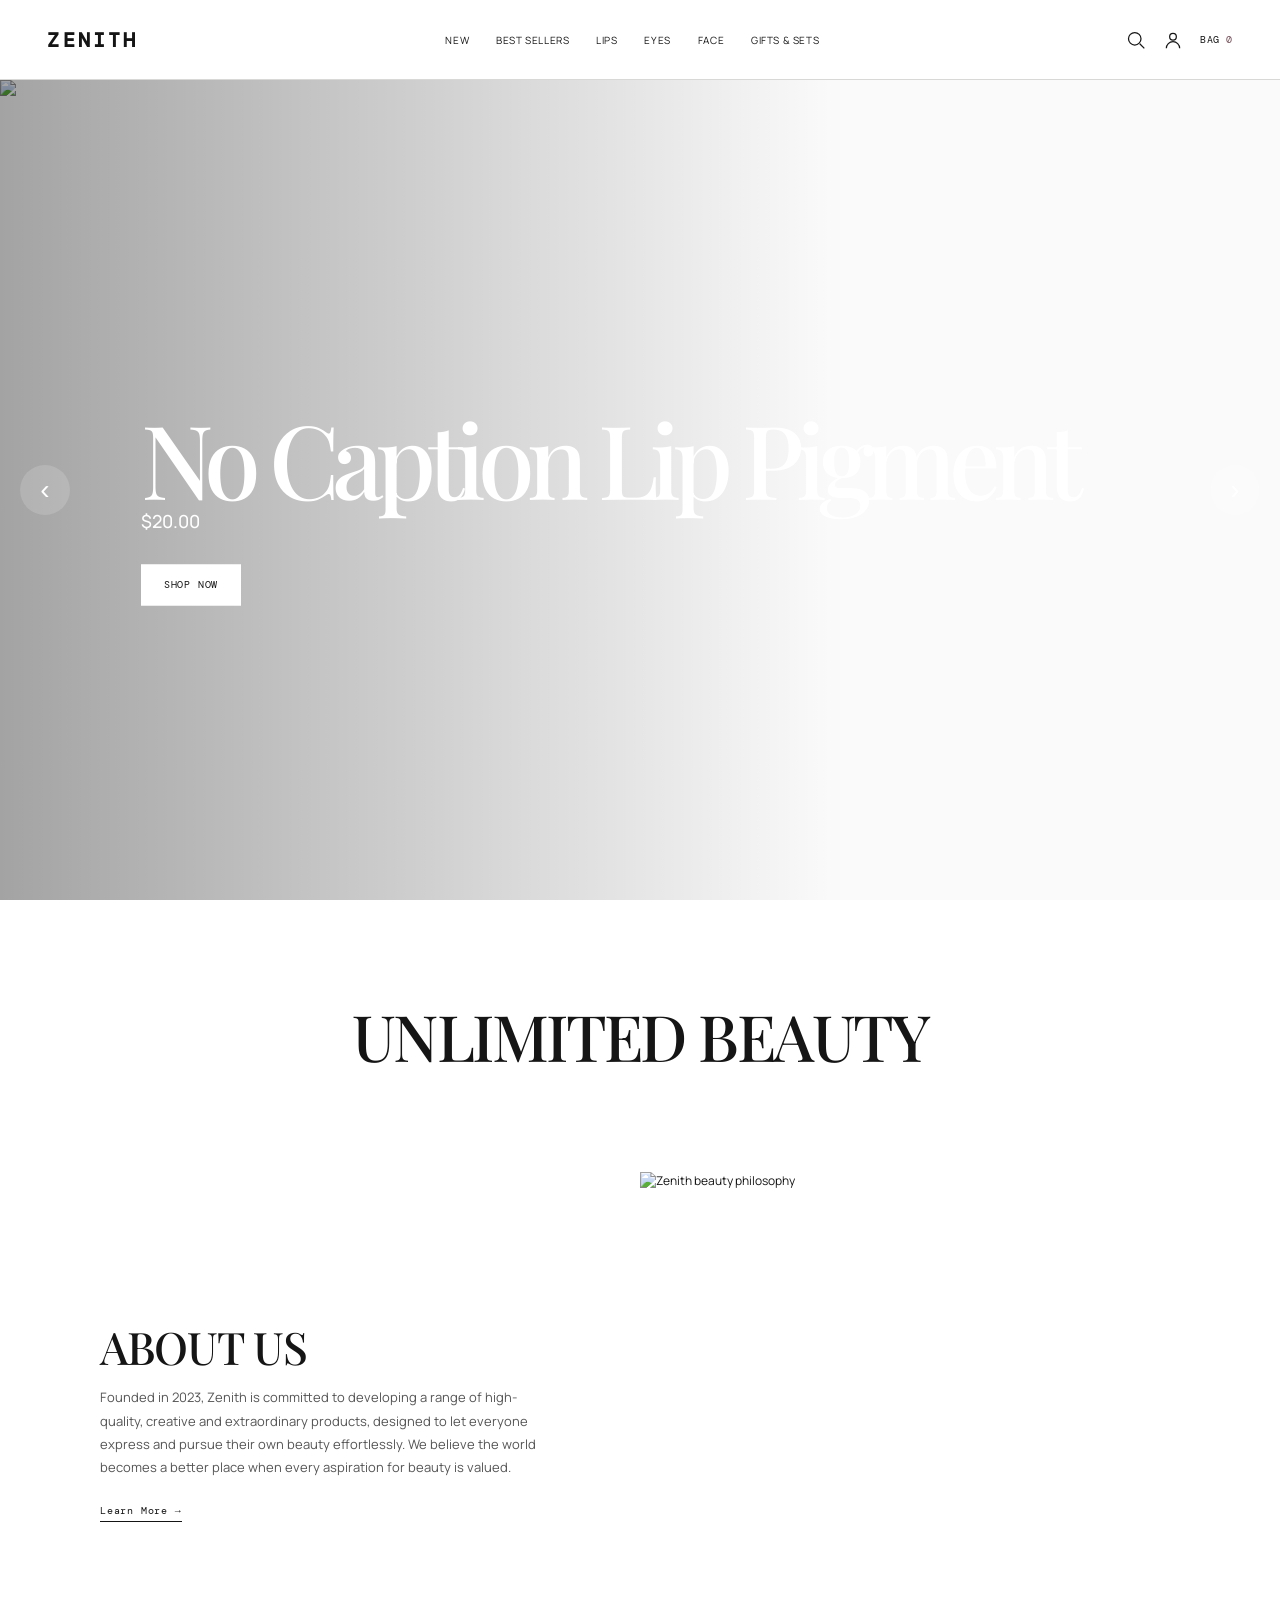
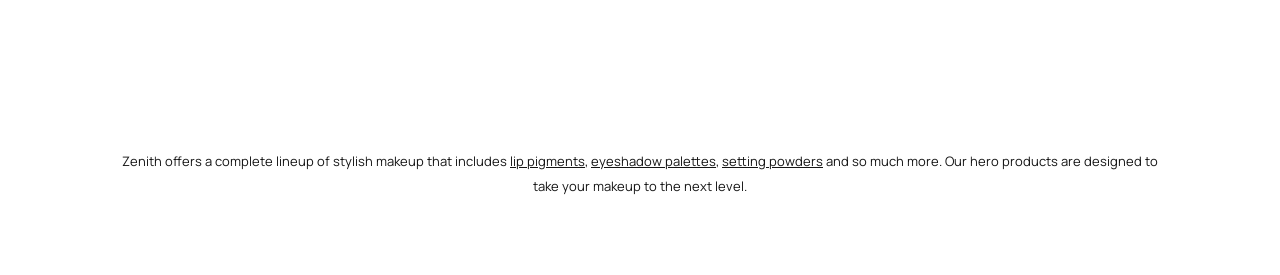
==== commit 6b934984: "feat: restructure homepage with carousel, brand story, about section" ====
--- a/index.html
+++ b/index.html
@@ -4,7 +4,7 @@
     <meta charset="UTF-8" />
     <meta name="viewport" content="width=device-width, initial-scale=1.0" />
     <meta name="description" content="Zenith Beauty — makeup made for your own point of view." />
-    <title>Zenith | Modern Makeup</title>
+    <title>Zenith | Modern Makeup — Unlimited Beauty</title>
     <link rel="preconnect" href="https://images.unsplash.com" />
     <link rel="stylesheet" href="shared.css" />
     <link rel="stylesheet" href="styles.css" />
@@ -21,15 +21,56 @@
         <div class="nav-dropdown"><a href="collections/face.html">FACE</a><div class="mega-menu"><div><b>FACE</b><a href="collections/face.html">View all</a><a href="collections/face.html">Foundation</a><a href="collections/face.html">Setting Powder</a><a href="collections/face.html">Blush & Bronzer</a></div><img src="https://images.unsplash.com/photo-1522335789203-aabd1fc54bc9?auto=format&fit=crop&w=700&q=85" alt="Face collection" /></div></div>
         <a href="collections/gifts.html">GIFTS & SETS</a>
       </nav>
-      <div class="header-actions"><button class="header-icon" aria-label="Search" data-search-toggle>⌕</button><button class="header-icon" aria-label="Account">♙</button><button class="bag-link" aria-label="Open shopping bag" data-cart-toggle>BAG <span data-cart-count>0</span></button></div>
+      <div class="header-actions"><svg class="header-icon" width="20" height="20" viewBox="0 0 24 24" fill="none" stroke="currentColor" stroke-width="1.5" aria-label="Search" data-search-toggle><circle cx="10.5" cy="10.5" r="7.5"/><line x1="16.5" y1="16.5" x2="22" y2="22"/></svg><svg class="header-icon" width="20" height="20" viewBox="0 0 24 24" fill="none" stroke="currentColor" stroke-width="1.5" aria-label="Account"><circle cx="12" cy="8" r="4"/><path d="M4 22c0-4.4 3.6-8 8-8s8 3.6 8 8"/></svg><button class="bag-link" aria-label="Open shopping bag" data-cart-toggle>BAG <span data-cart-count>0</span></button></div>
     </header>
-    <div class="search-panel" data-search-panel hidden><form action="collections/new.html"><input type="search" placeholder="Search" aria-label="Search" /><button aria-label="Submit search">→</button></form></div>
+    <div class="search-panel" data-search-panel hidden><form action="collections/new.html"><input type="search" placeholder="Search" aria-label="Search" /><button aria-label="Submit search">&#10140;</button></form></div>
     <main>
-      <section class="hero"><img src="https://images.unsplash.com/photo-1596462502278-27bfdc403348?auto=format&fit=crop&w=2200&q=90" alt="Zenith beauty collection" /><div class="hero-copy"><p>THE POINT OF LIGHT</p><h1>Make it<br /><em>yours.</em></h1><a class="button button--light" href="collections/new.html">SHOP NEW</a></div></section>
-      <section class="editorial"><div><p class="kicker">ZENITH BEAUTY</p><h2>Beauty begins at<br />your own horizon.</h2></div><p>High-performance colour, considered textures and a little room for self-expression. Welcome to the point where everything comes into focus.</p></section>
-      <section class="feature-tiles"><a href="collections/lips.html"><img src="https://images.unsplash.com/photo-1599305090598-fe179d501227?auto=format&fit=crop&w=1200&q=85" alt="Lip colour collection" /><span><b>COLOUR THEORY</b><small>SHOP LIPS →</small></span></a><a href="collections/face.html"><img src="https://images.unsplash.com/photo-1571781926291-c477ebfd024b?auto=format&fit=crop&w=1200&q=85" alt="Face collection" /><span><b>SKIN, REFINED</b><small>SHOP FACE →</small></span></a></section>
+      <section class="featured-carousel">
+        <div class="carousel-slide is-active" data-slide="1">
+          <img src="https://images.unsplash.com/photo-1586495777744-4413f21062fa?auto=format&fit=crop&w=1600&q=85" alt="Second Skin Lip Pigment" />
+          <div class="carousel-content">
+            <h2 class="carousel-product">No Caption Lip Pigment</h2>
+            <p class="carousel-price">$20.00</p>
+            <a class="button button--light" href="products/velvet-lip.html">SHOP NOW</a>
+          </div>
+        </div>
+        <div class="carousel-slide" data-slide="2">
+          <img src="https://images.unsplash.com/photo-1596704017254-9b121068fb31?auto=format&fit=crop&w=1600&q=85" alt="Zenith Eye Palette" />
+          <div class="carousel-content">
+            <h2 class="carousel-product">All Light Eye Palette</h2>
+            <p class="carousel-price">$35.00</p>
+            <a class="button button--light" href="collections/eyes.html">SHOP NOW</a>
+          </div>
+        </div>
+        <div class="carousel-slide" data-slide="3">
+          <img src="https://images.unsplash.com/photo-1522335789203-aabd1fc54bc9?auto=format&fit=crop&w=1600&q=85" alt="Zenith Face Collection" />
+          <div class="carousel-content">
+            <h2 class="carousel-product">Petal Skin Tint</h2>
+            <p class="carousel-price">$28.00</p>
+            <a class="button button--light" href="collections/face.html">SHOP NOW</a>
+          </div>
+        </div>
+        <button class="carousel-nav carousel-prev" aria-label="Previous slide">&#8249;</button>
+        <button class="carousel-nav carousel-next" aria-label="Next slide">&#8250;</button>
+      </section>
+      <section class="brand-statement">
+        <h2>UNLIMITED BEAUTY</h2>
+      </section>
+      <section class="about-us">
+        <div class="about-text">
+          <h2>ABOUT US</h2>
+          <p>Founded in 2023, Zenith is committed to developing a range of high-quality, creative and extraordinary products, designed to let everyone express and pursue their own beauty effortlessly. We believe the world becomes a better place when every aspiration for beauty is valued.</p>
+          <a href="collections/new.html" class="link-arrow">Learn More &#8594;</a>
+        </div>
+        <div class="about-image">
+          <img src="https://images.unsplash.com/photo-1596462502278-27bfdc403348?auto=format&fit=crop&w=1000&q=85" alt="Zenith beauty philosophy" />
+        </div>
+      </section>
+      <section class="seo-content">
+        <p>Zenith offers a complete lineup of stylish makeup that includes <a href="collections/lips.html">lip pigments</a>, <a href="collections/eyes.html">eyeshadow palettes</a>, <a href="collections/face.html">setting powders</a> and so much more. Our hero products are designed to take your makeup to the next level.</p>
+      </section>
     </main>
-    <aside class="cart-drawer" data-cart-drawer aria-hidden="true"><div class="drawer-head"><b>YOUR BAG</b><button aria-label="Close bag" data-cart-close>×</button></div><div class="empty-cart"><p>Your bag is currently empty.</p><a class="button" href="collections/new.html">CONTINUE SHOPPING</a></div></aside><div class="scrim" data-scrim></div>
+    <aside class="cart-drawer" data-cart-drawer aria-hidden="true"><div class="drawer-head"><b>YOUR BAG</b><button aria-label="Close bag" data-cart-close>&#10005;</button></div><div class="empty-cart"><p>Your bag is currently empty.</p><a class="button" href="collections/new.html">CONTINUE SHOPPING</a></div></aside><div class="scrim" data-scrim></div>
     <script src="script.js"></script>
   </body>
-</html>
+</html>
--- a/shared.css
+++ b/shared.css
@@ -1,2 +1,2 @@
 @import url('https://fonts.googleapis.com/css2?family=DM+Mono&family=Manrope:wght@400;500;600;700&family=Playfair+Display:ital,wght@0,500;0,600;1,500&display=swap');
-:root{--ink:#151515;--paper:#fff;--soft:#f5f5f4;--line:#d8d8d6;--accent:#76505a}*{box-sizing:border-box}html{scroll-behavior:smooth}body{margin:0;color:var(--ink);background:var(--paper);font:12px Manrope,Arial,sans-serif}a{color:inherit;text-decoration:none}.site-header{height:80px;position:relative;z-index:10;display:flex;align-items:center;padding:0 3.7vw;border-bottom:1px solid var(--line);background:#fff}.brand{font:600 20px "DM Mono",monospace;letter-spacing:.16em}.main-nav{display:flex;align-self:stretch;align-items:center;gap:clamp(15px,2.1vw,36px);margin:auto}.main-nav>a,.nav-dropdown>a{font-size:10px;letter-spacing:.06em}.header-actions{display:flex;align-items:center;gap:17px}.header-icon,.bag-link{padding:0;border:0;background:none;color:var(--ink);cursor:pointer}.header-icon{font:20px/1 serif}.bag-link{font:10px "DM Mono",monospace;letter-spacing:.05em}.bag-link span{color:var(--accent)}.nav-dropdown{height:100%;display:flex;align-items:center}.mega-menu{position:absolute;top:79px;left:0;right:0;display:grid;grid-template-columns:260px 1fr;gap:50px;padding:32px 16vw 34px;background:#fff;border-bottom:1px solid var(--line);visibility:hidden;opacity:0;transition:.18s}.nav-dropdown:hover .mega-menu{visibility:visible;opacity:1}.mega-menu div{display:flex;flex-direction:column;gap:10px}.mega-menu b{margin-bottom:5px;font:10px "DM Mono",monospace;letter-spacing:.12em}.mega-menu a{font-size:11px}.mega-menu img{width:100%;height:160px;object-fit:cover}.mobile-menu{display:none}.search-panel{position:absolute;z-index:9;top:80px;left:0;right:0;padding:22px 10vw;background:#fff;border-bottom:1px solid var(--line)}.search-panel form{display:flex;max-width:700px;margin:auto;border-bottom:1px solid var(--ink)}.search-panel input{width:100%;padding:10px 0;border:0;outline:0;font:14px Manrope}.search-panel button{border:0;background:none;font-size:19px}.button{display:inline-block;padding:13px 22px;border:1px solid var(--ink);background:var(--ink);color:#fff;font:10px "DM Mono",monospace;letter-spacing:.08em}.button--light{border-color:#fff;background:#fff;color:var(--ink)}.cart-drawer{position:fixed;z-index:30;top:0;right:0;width:min(430px,100vw);height:100vh;display:flex;flex-direction:column;background:#fff;transform:translateX(100%);transition:transform .25s}.cart-drawer.is-open{transform:translateX(0)}.drawer-head{display:flex;justify-content:space-between;padding:28px;border-bottom:1px solid var(--line);font:11px "DM Mono",monospace;letter-spacing:.08em}.drawer-head button{border:0;background:none;font-size:26px;cursor:pointer}.empty-cart{margin:auto;text-align:center}.empty-cart p{margin-bottom:24px}.scrim{position:fixed;z-index:20;inset:0;background:rgba(0,0,0,.26);visibility:hidden;opacity:0;transition:.25s}.scrim.is-open{visibility:visible;opacity:1}@media(max-width:700px){.site-header{height:62px;padding:0 18px;justify-content:space-between}.mobile-menu{display:block;width:27px;margin-right:5px}.mobile-menu span{display:block;width:20px;height:1px;margin:5px 0;background:var(--ink)}.main-nav{display:none}.header-actions{gap:12px}.header-actions .header-icon:nth-child(2){display:none}.bag-link{font-size:0}.bag-link span{font-size:10px}.search-panel{top:62px}.mega-menu{display:none}}
+:root{--ink:#151515;--paper:#fff;--soft:#f5f5f4;--line:#d8d8d6;--accent:#76505a}*{box-sizing:border-box}html{scroll-behavior:smooth}body{margin:0;color:var(--ink);background:var(--paper);font:12px Manrope,Arial,sans-serif}a{color:inherit;text-decoration:none}.site-header{height:80px;position:relative;z-index:10;display:flex;align-items:center;padding:0 3.7vw;border-bottom:1px solid var(--line);background:#fff}.brand{font:600 20px "DM Mono",monospace;letter-spacing:.16em}.main-nav{display:flex;align-self:stretch;align-items:center;gap:clamp(15px,2.1vw,36px);margin:auto}.main-nav>a,.nav-dropdown>a{font-size:10px;letter-spacing:.06em}.header-actions{display:flex;align-items:center;gap:17px}.header-icon,.bag-link{padding:0;border:0;background:none;color:var(--ink);cursor:pointer}.header-icon{font:20px/1 serif;display:inline-flex;align-items:center;justify-content:center;vertical-align:middle}.bag-link{font:10px "DM Mono",monospace;letter-spacing:.05em}.bag-link span{color:var(--accent)}.nav-dropdown{height:100%;display:flex;align-items:center}.mega-menu{position:absolute;top:79px;left:0;right:0;display:grid;grid-template-columns:260px 1fr;gap:50px;padding:32px 16vw 34px;background:#fff;border-bottom:1px solid var(--line);visibility:hidden;opacity:0;transition:.18s}.nav-dropdown:hover .mega-menu{visibility:visible;opacity:1}.mega-menu div{display:flex;flex-direction:column;gap:10px}.mega-menu b{margin-bottom:5px;font:10px "DM Mono",monospace;letter-spacing:.12em}.mega-menu a{font-size:11px}.mega-menu img{width:100%;height:160px;object-fit:cover}.mobile-menu{display:none}.search-panel{position:absolute;z-index:9;top:80px;left:0;right:0;padding:22px 10vw;background:#fff;border-bottom:1px solid var(--line)}.search-panel form{display:flex;max-width:700px;margin:auto;border-bottom:1px solid var(--ink)}.search-panel input{width:100%;padding:10px 0;border:0;outline:0;font:14px Manrope}.search-panel button{border:0;background:none;font-size:19px}.button{display:inline-block;padding:13px 22px;border:1px solid var(--ink);background:var(--ink);color:#fff;font:10px "DM Mono",monospace;letter-spacing:.08em}.button--light{border-color:#fff;background:#fff;color:var(--ink)}.cart-drawer{position:fixed;z-index:30;top:0;right:0;width:min(430px,100vw);height:100vh;display:flex;flex-direction:column;background:#fff;transform:translateX(100%);transition:transform .25s}.cart-drawer.is-open{transform:translateX(0)}.drawer-head{display:flex;justify-content:space-between;padding:28px;border-bottom:1px solid var(--line);font:11px "DM Mono",monospace;letter-spacing:.08em}.drawer-head button{border:0;background:none;font-size:26px;cursor:pointer}.empty-cart{margin:auto;text-align:center}.empty-cart p{margin-bottom:24px}.scrim{position:fixed;z-index:20;inset:0;background:rgba(0,0,0,.26);visibility:hidden;opacity:0;transition:.25s}.scrim.is-open{visibility:visible;opacity:1}@media(max-width:700px){.site-header{height:62px;padding:0 18px;justify-content:space-between}.mobile-menu{display:block;width:27px;margin-right:5px}.mobile-menu span{display:block;width:20px;height:1px;margin:5px 0;background:var(--ink)}.main-nav{display:none}.header-actions{gap:12px}.header-actions .header-icon:nth-child(2){display:none}.bag-link{font-size:0}.bag-link span{font-size:10px}.search-panel{top:62px}.mega-menu{display:none}}
--- a/styles.css
+++ b/styles.css
@@ -1 +1,182 @@
-.hero{height:calc(100vh - 80px);min-height:570px;position:relative;overflow:hidden;color:#fff}.hero>img{height:100%;width:100%;object-fit:cover;object-position:center}.hero:after{content:"";position:absolute;inset:0;background:linear-gradient(90deg,rgba(0,0,0,.36),rgba(0,0,0,.02) 65%)}.hero-copy{position:absolute;z-index:1;left:clamp(27px,11vw,170px);top:50%;transform:translateY(-45%)}.hero-copy p,.kicker{font:10px/1.3 "DM Mono",monospace;letter-spacing:.14em}.hero-copy h1{margin:19px 0 31px;font:500 clamp(62px,8vw,120px)/.85 "Playfair Display",serif;letter-spacing:-.08em}.hero-copy em{font-weight:500}.editorial{display:grid;grid-template-columns:1.25fr .75fr;gap:70px;align-items:end;padding:clamp(80px,12vw,180px) clamp(25px,9vw,145px)}.editorial h2{margin:15px 0 0;font:500 clamp(40px,5vw,74px)/1 "Playfair Display",serif;letter-spacing:-.06em}.editorial>p{max-width:300px;margin:0 0 5px;font-size:13px;line-height:1.8}.feature-tiles{display:grid;grid-template-columns:1fr 1fr;gap:2px;background:#fff}.feature-tiles a{position:relative;height:clamp(430px,53vw,740px);overflow:hidden;color:#fff}.feature-tiles img{width:100%;height:100%;object-fit:cover;transition:transform .6s}.feature-tiles a:hover img{transform:scale(1.03)}.feature-tiles a:after{content:"";position:absolute;inset:45% 0 0;background:linear-gradient(transparent,rgba(0,0,0,.55))}.feature-tiles span{position:absolute;z-index:1;bottom:37px;left:40px;right:40px;display:flex;align-items:center;justify-content:space-between}.feature-tiles b{font:500 30px "Playfair Display",serif}.feature-tiles small{font:10px "DM Mono",monospace;letter-spacing:.08em;border-bottom:1px solid #fff;padding-bottom:5px}@media(max-width:700px){.hero{height:680px}.hero>img{object-position:58% center}.hero-copy{top:auto;bottom:70px;transform:none}.editorial{display:block;padding:82px 25px}.editorial>p{margin-top:33px}.feature-tiles{grid-template-columns:1fr}.feature-tiles a{height:520px}.feature-tiles span{left:25px;right:25px;bottom:27px}.feature-tiles b{font-size:25px}}
+.featured-carousel {
+  position: relative;
+  height: calc(100vh - 80px);
+  min-height: 570px;
+  overflow: hidden;
+  color: #fff;
+}
+.carousel-slide {
+  position: absolute;
+  inset: 0;
+  opacity: 0;
+  transition: opacity 0.5s ease;
+}
+.carousel-slide.is-active {
+  opacity: 1;
+  z-index: 1;
+}
+.carousel-slide > img {
+  width: 100%;
+  height: 100%;
+  object-fit: cover;
+  object-position: center;
+}
+.carousel-slide::after {
+  content: "";
+  position: absolute;
+  inset: 0;
+  background: linear-gradient(90deg, rgba(0,0,0,0.36), rgba(0,0,0,0.02) 65%);
+}
+.carousel-content {
+  position: absolute;
+  z-index: 2;
+  left: clamp(27px,11vw,170px);
+  top: 50%;
+  transform: translateY(-45%);
+}
+.carousel-content .carousel-product {
+  margin: 19px 0 8px;
+  font: 500 clamp(62px,8vw,120px)/0.85 "Playfair Display",serif;
+  letter-spacing: -0.08em;
+}
+.carousel-price {
+  margin: 0 0 31px;
+  font-size: 18px;
+  font-weight: 500;
+}
+.carousel-nav {
+  position: absolute;
+  z-index: 3;
+  top: 50%;
+  transform: translateY(-50%);
+  padding: 0;
+  border: 0;
+  background: rgba(255,255,255,0.15);
+  color: #fff;
+  font-size: 28px;
+  width: 50px;
+  height: 50px;
+  border-radius: 50%;
+  cursor: pointer;
+  transition: background 0.2s;
+}
+.carousel-nav:hover { background: rgba(255,255,255,0.35); }
+.carousel-prev { left: 20px; }
+.carousel-next { right: 20px; }
+.brand-statement {
+  text-align: center;
+  padding: clamp(60px,8vw,120px) 25px;
+}
+.brand-statement h2 {
+  margin: 0;
+  font: 500 clamp(38px,5vw,72px)/1.05 "Playfair Display",serif;
+  letter-spacing: -0.04em;
+}
+.about-us {
+  display: grid;
+  grid-template-columns: 1fr 1fr;
+  min-height: 500px;
+}
+.about-text {
+  display: flex;
+  flex-direction: column;
+  justify-content: center;
+  align-items: flex-start;
+  padding: clamp(40px,8vw,100px);
+}
+.about-text h2 {
+  margin: 0 0 15px;
+  font: 500 clamp(28px,3.5vw,48px)/1.1 "Playfair Display",serif;
+  letter-spacing: -0.03em;
+}
+.about-text p {
+  margin: 0 0 24px;
+  max-width: 480px;
+  font-size: 13px;
+  line-height: 1.8;
+  color: #555;
+}
+.link-arrow {
+  display: inline-block;
+  font: 10px "DM Mono",monospace;
+  letter-spacing: 0.08em;
+  border-bottom: 1px solid var(--ink);
+  padding-bottom: 4px;
+}
+.about-image {
+  overflow: hidden;
+}
+.about-image img {
+  width: 100%;
+  height: 100%;
+  object-fit: cover;
+}
+.seo-content {
+  padding: clamp(30px,5vw,70px) clamp(25px,9vw,145px);
+  text-align: center;
+  font-size: 13px;
+  line-height: 1.9;
+}
+.seo-content a {
+  text-decoration: underline;
+}
+.feature-tiles {
+  display: grid;
+  grid-template-columns: 1fr 1fr;
+  gap: 2px;
+  background: #fff;
+}
+.feature-tiles a {
+  position: relative;
+  height: clamp(430px,53vw,740px);
+  overflow: hidden;
+  color: #fff;
+}
+.feature-tiles img {
+  width: 100%;
+  height: 100%;
+  object-fit: cover;
+  transition: transform 0.6s;
+}
+.feature-tiles a:hover img {
+  transform: scale(1.03);
+}
+.feature-tiles a:after {
+  content: "";
+  position: absolute;
+  inset: 45% 0 0;
+  background: linear-gradient(transparent, rgba(0,0,0,0.55));
+}
+.feature-tiles span {
+  position: absolute;
+  z-index: 1;
+  bottom: 37px;
+  left: 40px;
+  right: 40px;
+  display: flex;
+  align-items: center;
+  justify-content: space-between;
+}
+.feature-tiles b {
+  font: 500 30px "Playfair Display",serif;
+}
+.feature-tiles small {
+  font: 10px "DM Mono",monospace;
+  letter-spacing: 0.08em;
+  border-bottom: 1px solid #fff;
+  padding-bottom: 5px;
+}
+
+@media (max-width: 700px) {
+  .featured-carousel { height: 560px; }
+  .carousel-content { top: auto; bottom: 70px; transform: none; }
+  .carousel-content .carousel-product { font-size: 42px; }
+  .carousel-nav { display: none; }
+  .about-us { grid-template-columns: 1fr; }
+  .about-text { padding: 50px 25px; }
+  .about-image { height: 350px; }
+  .feature-tiles { grid-template-columns: 1fr; }
+  .feature-tiles a { height: 520px; }
+  .feature-tiles span { left: 25px; right: 25px; bottom: 27px; }
+  .feature-tiles b { font-size: 25px; }
+}
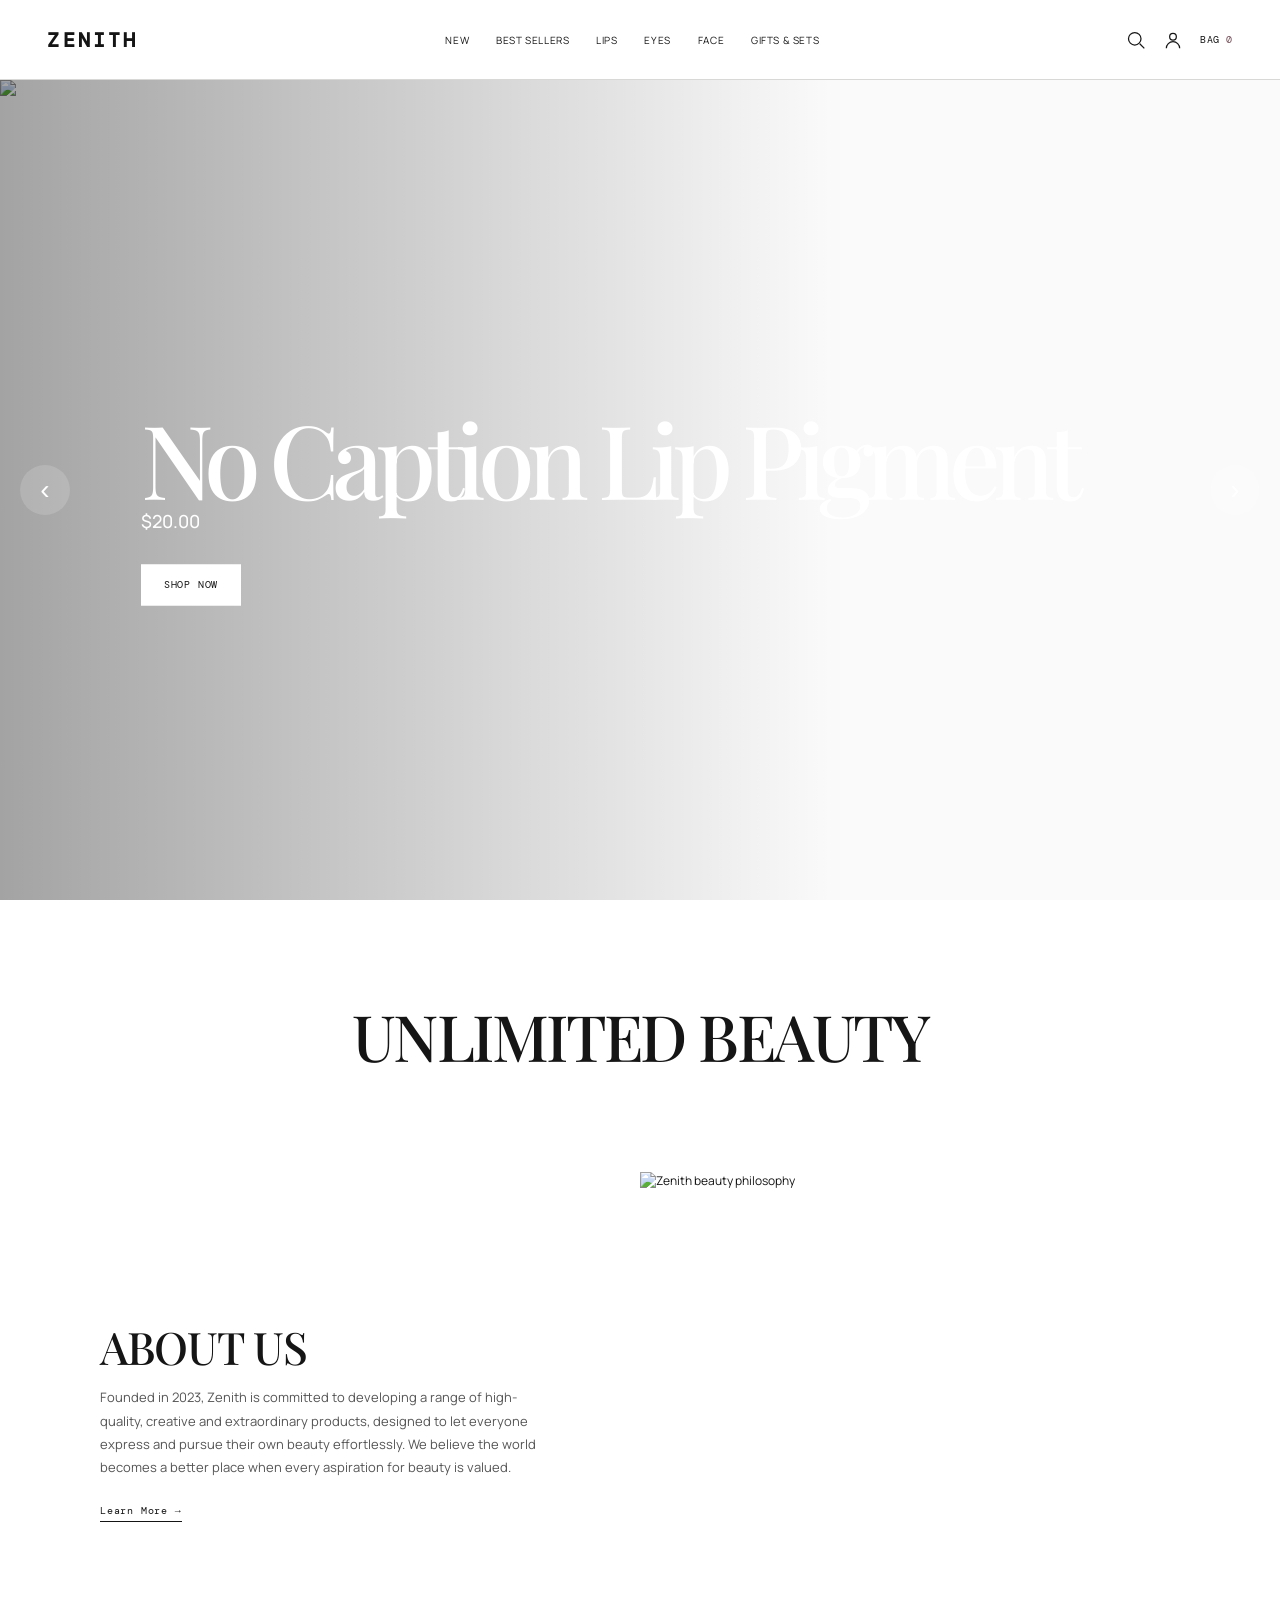
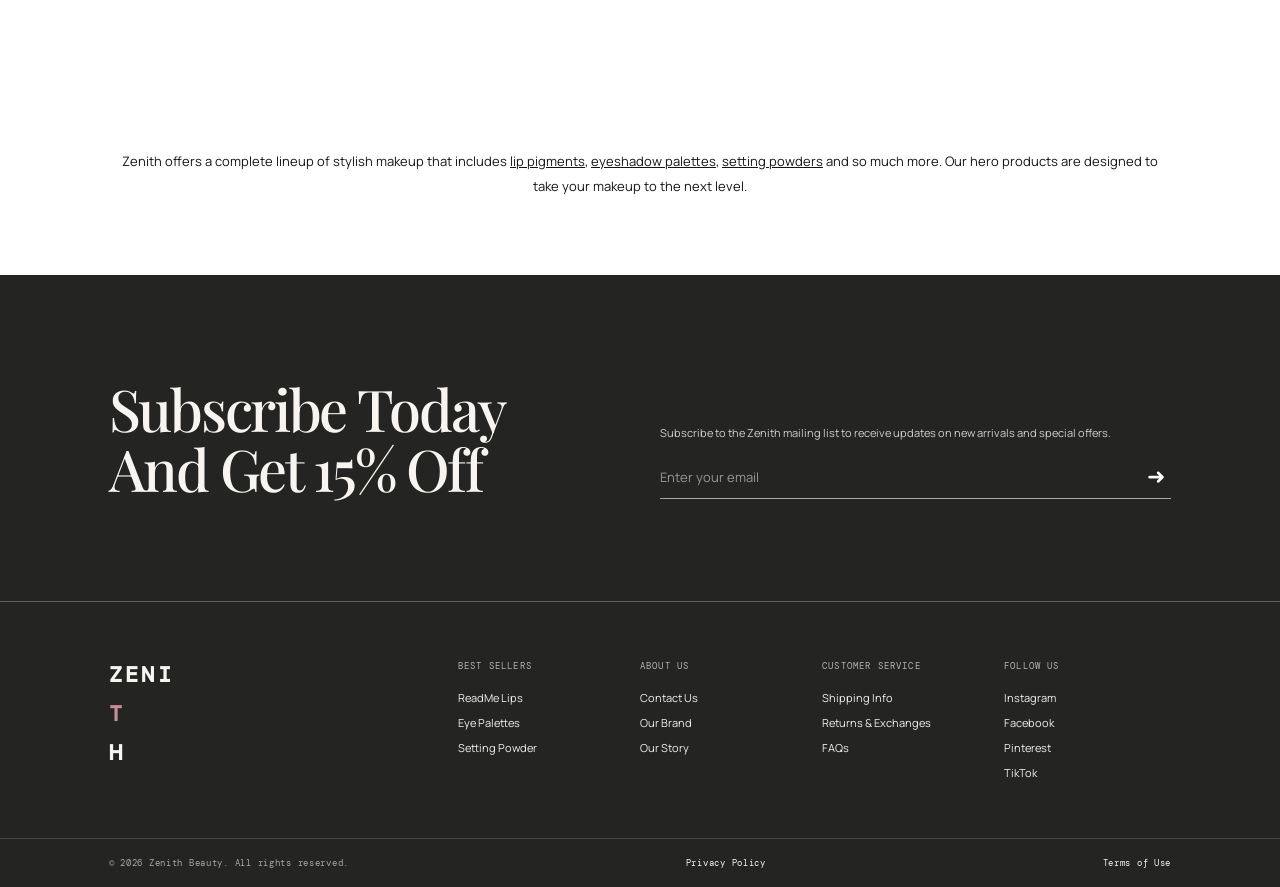
==== commit ddb677e1: "feat: add multi-column footer with newsletter and links" ====
--- a/index.html
+++ b/index.html
@@ -72,5 +72,53 @@
     </main>
     <aside class="cart-drawer" data-cart-drawer aria-hidden="true"><div class="drawer-head"><b>YOUR BAG</b><button aria-label="Close bag" data-cart-close>&#10005;</button></div><div class="empty-cart"><p>Your bag is currently empty.</p><a class="button" href="collections/new.html">CONTINUE SHOPPING</a></div></aside><div class="scrim" data-scrim></div>
     <script src="script.js"></script>
+  
+    <footer class="site-footer">
+      <div class="newsletter">
+        <div>
+          <h2>Subscribe Today<br />And Get 15% Off</h2>
+        </div>
+        <form>
+          <label>Subscribe to the Zenith mailing list to receive updates on new arrivals and special offers.</label>
+          <div class="email-field">
+            <input type="email" placeholder="Enter your email" aria-label="Email address" />
+            <button type="submit" aria-label="Subscribe">&#10140;</button>
+          </div>
+        </form>
+      </div>
+      <div class="footer-links">
+        <div class="footer-brand">ZENI<span>T</span>H</div>
+        <div>
+          <p>BEST SELLERS</p>
+          <a href="collections/lips.html">ReadMe Lips</a>
+          <a href="collections/eyes.html">Eye Palettes</a>
+          <a href="collections/face.html">Setting Powder</a>
+        </div>
+        <div>
+          <p>ABOUT US</p>
+          <a href="collections/new.html">Contact Us</a>
+          <a href="collections/new.html">Our Brand</a>
+          <a href="collections/new.html">Our Story</a>
+        </div>
+        <div>
+          <p>CUSTOMER SERVICE</p>
+          <a href="collections/new.html">Shipping Info</a>
+          <a href="collections/new.html">Returns & Exchanges</a>
+          <a href="collections/new.html">FAQs</a>
+        </div>
+        <div>
+          <p>FOLLOW US</p>
+          <a href="#">Instagram</a>
+          <a href="#">Facebook</a>
+          <a href="#">Pinterest</a>
+          <a href="#">TikTok</a>
+        </div>
+      </div>
+      <div class="footer-bottom">
+        <span>&copy; 2026 Zenith Beauty. All rights reserved.</span>
+        <a href="#">Privacy Policy</a>
+        <a href="#">Terms of Use</a>
+      </div>
+    </footer>
   </body>
 </html>
--- a/shared.css
+++ b/shared.css
@@ -1,2 +1,102 @@
 @import url('https://fonts.googleapis.com/css2?family=DM+Mono&family=Manrope:wght@400;500;600;700&family=Playfair+Display:ital,wght@0,500;0,600;1,500&display=swap');
 :root{--ink:#151515;--paper:#fff;--soft:#f5f5f4;--line:#d8d8d6;--accent:#76505a}*{box-sizing:border-box}html{scroll-behavior:smooth}body{margin:0;color:var(--ink);background:var(--paper);font:12px Manrope,Arial,sans-serif}a{color:inherit;text-decoration:none}.site-header{height:80px;position:relative;z-index:10;display:flex;align-items:center;padding:0 3.7vw;border-bottom:1px solid var(--line);background:#fff}.brand{font:600 20px "DM Mono",monospace;letter-spacing:.16em}.main-nav{display:flex;align-self:stretch;align-items:center;gap:clamp(15px,2.1vw,36px);margin:auto}.main-nav>a,.nav-dropdown>a{font-size:10px;letter-spacing:.06em}.header-actions{display:flex;align-items:center;gap:17px}.header-icon,.bag-link{padding:0;border:0;background:none;color:var(--ink);cursor:pointer}.header-icon{font:20px/1 serif;display:inline-flex;align-items:center;justify-content:center;vertical-align:middle}.bag-link{font:10px "DM Mono",monospace;letter-spacing:.05em}.bag-link span{color:var(--accent)}.nav-dropdown{height:100%;display:flex;align-items:center}.mega-menu{position:absolute;top:79px;left:0;right:0;display:grid;grid-template-columns:260px 1fr;gap:50px;padding:32px 16vw 34px;background:#fff;border-bottom:1px solid var(--line);visibility:hidden;opacity:0;transition:.18s}.nav-dropdown:hover .mega-menu{visibility:visible;opacity:1}.mega-menu div{display:flex;flex-direction:column;gap:10px}.mega-menu b{margin-bottom:5px;font:10px "DM Mono",monospace;letter-spacing:.12em}.mega-menu a{font-size:11px}.mega-menu img{width:100%;height:160px;object-fit:cover}.mobile-menu{display:none}.search-panel{position:absolute;z-index:9;top:80px;left:0;right:0;padding:22px 10vw;background:#fff;border-bottom:1px solid var(--line)}.search-panel form{display:flex;max-width:700px;margin:auto;border-bottom:1px solid var(--ink)}.search-panel input{width:100%;padding:10px 0;border:0;outline:0;font:14px Manrope}.search-panel button{border:0;background:none;font-size:19px}.button{display:inline-block;padding:13px 22px;border:1px solid var(--ink);background:var(--ink);color:#fff;font:10px "DM Mono",monospace;letter-spacing:.08em}.button--light{border-color:#fff;background:#fff;color:var(--ink)}.cart-drawer{position:fixed;z-index:30;top:0;right:0;width:min(430px,100vw);height:100vh;display:flex;flex-direction:column;background:#fff;transform:translateX(100%);transition:transform .25s}.cart-drawer.is-open{transform:translateX(0)}.drawer-head{display:flex;justify-content:space-between;padding:28px;border-bottom:1px solid var(--line);font:11px "DM Mono",monospace;letter-spacing:.08em}.drawer-head button{border:0;background:none;font-size:26px;cursor:pointer}.empty-cart{margin:auto;text-align:center}.empty-cart p{margin-bottom:24px}.scrim{position:fixed;z-index:20;inset:0;background:rgba(0,0,0,.26);visibility:hidden;opacity:0;transition:.25s}.scrim.is-open{visibility:visible;opacity:1}@media(max-width:700px){.site-header{height:62px;padding:0 18px;justify-content:space-between}.mobile-menu{display:block;width:27px;margin-right:5px}.mobile-menu span{display:block;width:20px;height:1px;margin:5px 0;background:var(--ink)}.main-nav{display:none}.header-actions{gap:12px}.header-actions .header-icon:nth-child(2){display:none}.bag-link{font-size:0}.bag-link span{font-size:10px}.search-panel{top:62px}.mega-menu{display:none}}
+
+.site-footer {
+  color: #f8f4ef;
+  background: #242422;
+  margin-top: 0;
+}
+.newsletter {
+  display: grid;
+  grid-template-columns: 1fr 1fr;
+  gap: 40px;
+  padding: clamp(62px,8vw,118px) clamp(20px,8.5vw,136px);
+  border-bottom: 1px solid #62605d;
+}
+.newsletter h2 {
+  margin: 0;
+  font: 500 clamp(36px,4.5vw,62px)/1.05 "Playfair Display",serif;
+  letter-spacing: -0.04em;
+}
+.newsletter form {
+  align-self: end;
+}
+.newsletter label {
+  display: block;
+  margin-bottom: 16px;
+  color: #d3d0ca;
+  font-size: 11px;
+}
+.email-field {
+  display: flex;
+  align-items: center;
+  border-bottom: 1px solid #aaa8a4;
+}
+.email-field input {
+  width: 100%;
+  padding: 12px 0;
+  border: 0;
+  outline: 0;
+  color: #fff;
+  background: transparent;
+  font: 13px Manrope,sans-serif;
+}
+.email-field input::placeholder {
+  color: #989793;
+}
+.email-field button {
+  border: 0;
+  color: #fff;
+  background: transparent;
+  cursor: pointer;
+  font-size: 22px;
+}
+.footer-links {
+  display: grid;
+  grid-template-columns: 2fr repeat(4,1fr);
+  gap: 15px;
+  padding: 58px clamp(20px,8.5vw,136px);
+}
+.footer-brand {
+  align-self: start;
+  font: 600 22px "DM Mono",monospace;
+  letter-spacing: 0.15em;
+}
+.footer-brand span {
+  color: #c98b99;
+}
+.footer-links div {
+  display: flex;
+  flex-direction: column;
+  gap: 10px;
+}
+.footer-links p {
+  margin: 0 0 8px;
+  color: #b7b4af;
+  font: 9px "DM Mono",monospace;
+  letter-spacing: 0.13em;
+}
+.footer-links div a {
+  color: #f4f1ec;
+  font-size: 11px;
+}
+.footer-bottom {
+  display: flex;
+  justify-content: space-between;
+  padding: 18px clamp(20px,8.5vw,136px);
+  border-top: 1px solid #454541;
+  color: #aaa8a3;
+  font: 9px "DM Mono",monospace;
+  letter-spacing: 0.08em;
+}
+.footer-bottom a {
+  color: #f8f4ef;
+}
+
+@media (max-width: 700px) {
+  .newsletter { grid-template-columns: 1fr; padding: 64px 20px; }
+  .footer-links { grid-template-columns: 1fr 1fr; padding: 45px 20px; }
+  .footer-brand { grid-column: 1 / -1; margin-bottom: 15px; }
+  .footer-bottom { display: block; padding: 17px 20px; }
+  .footer-bottom span, .footer-bottom a { display: block; margin: 8px 0; }
+}
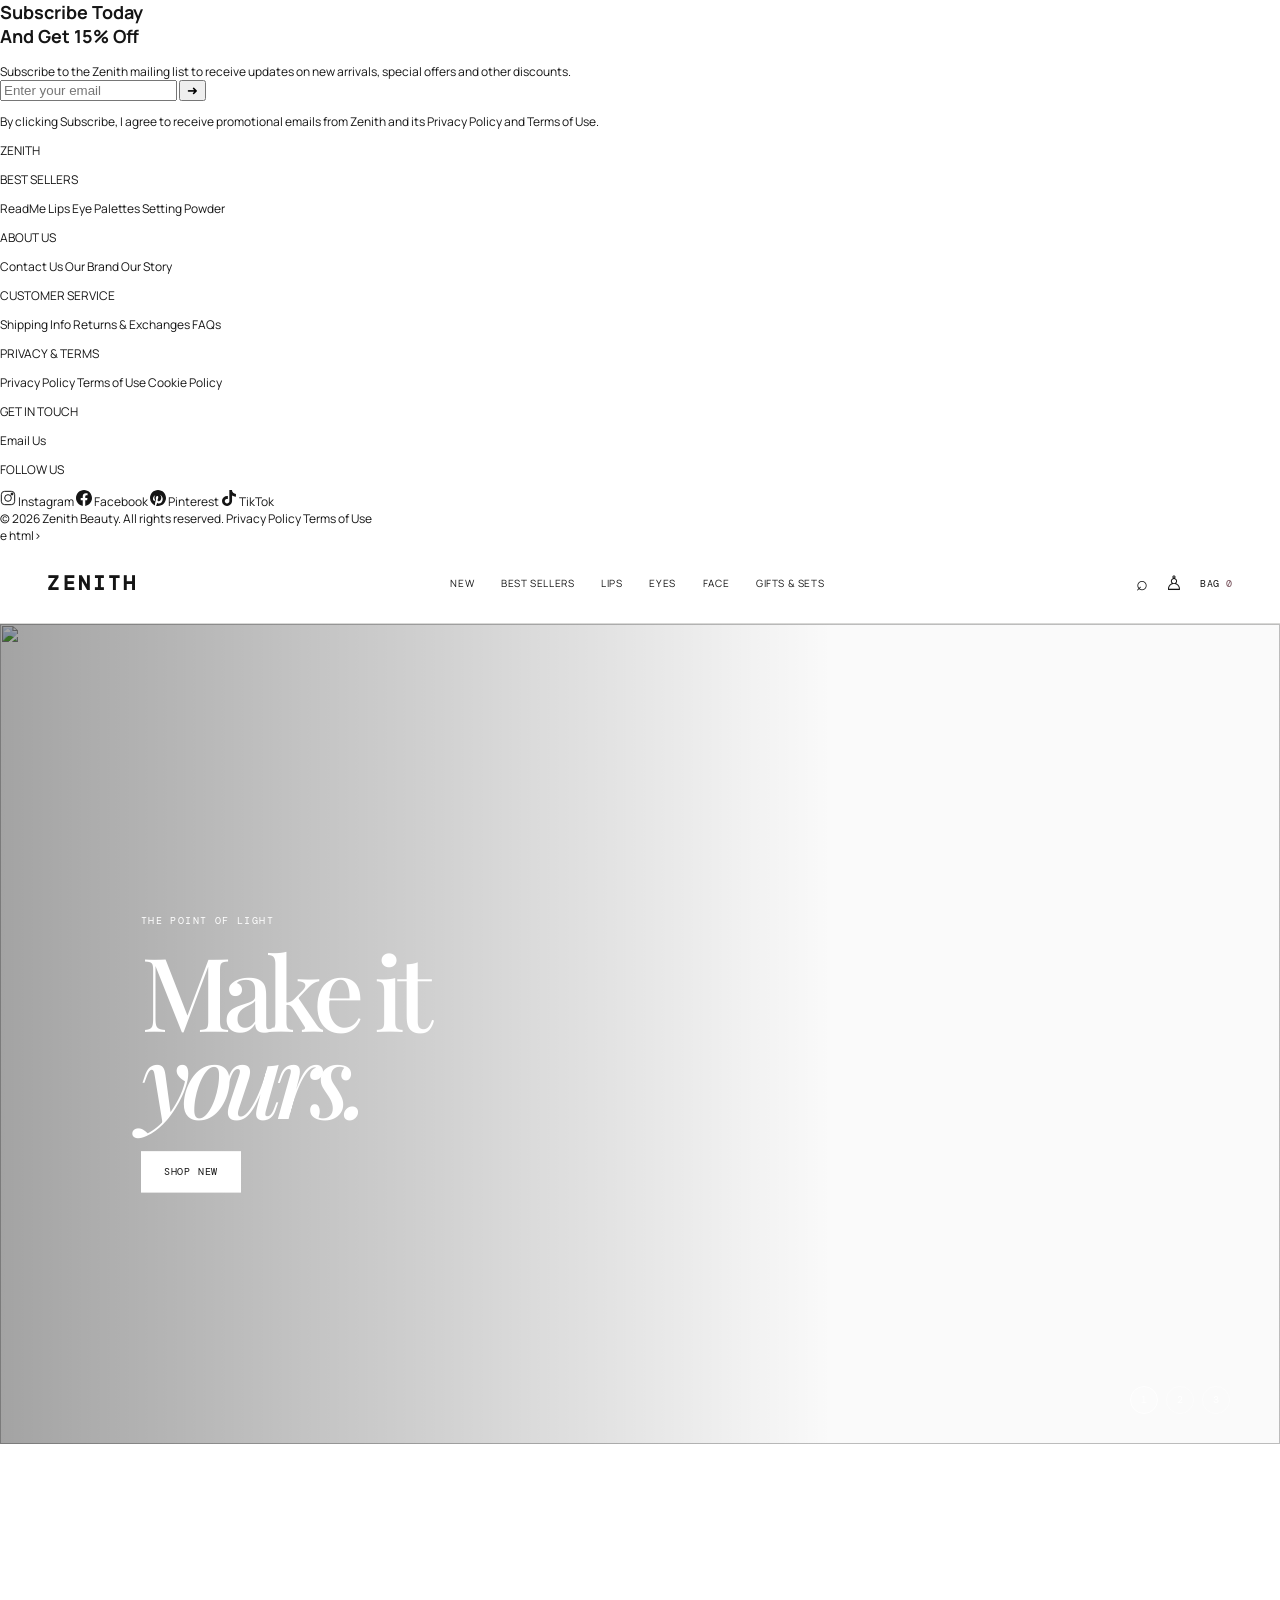
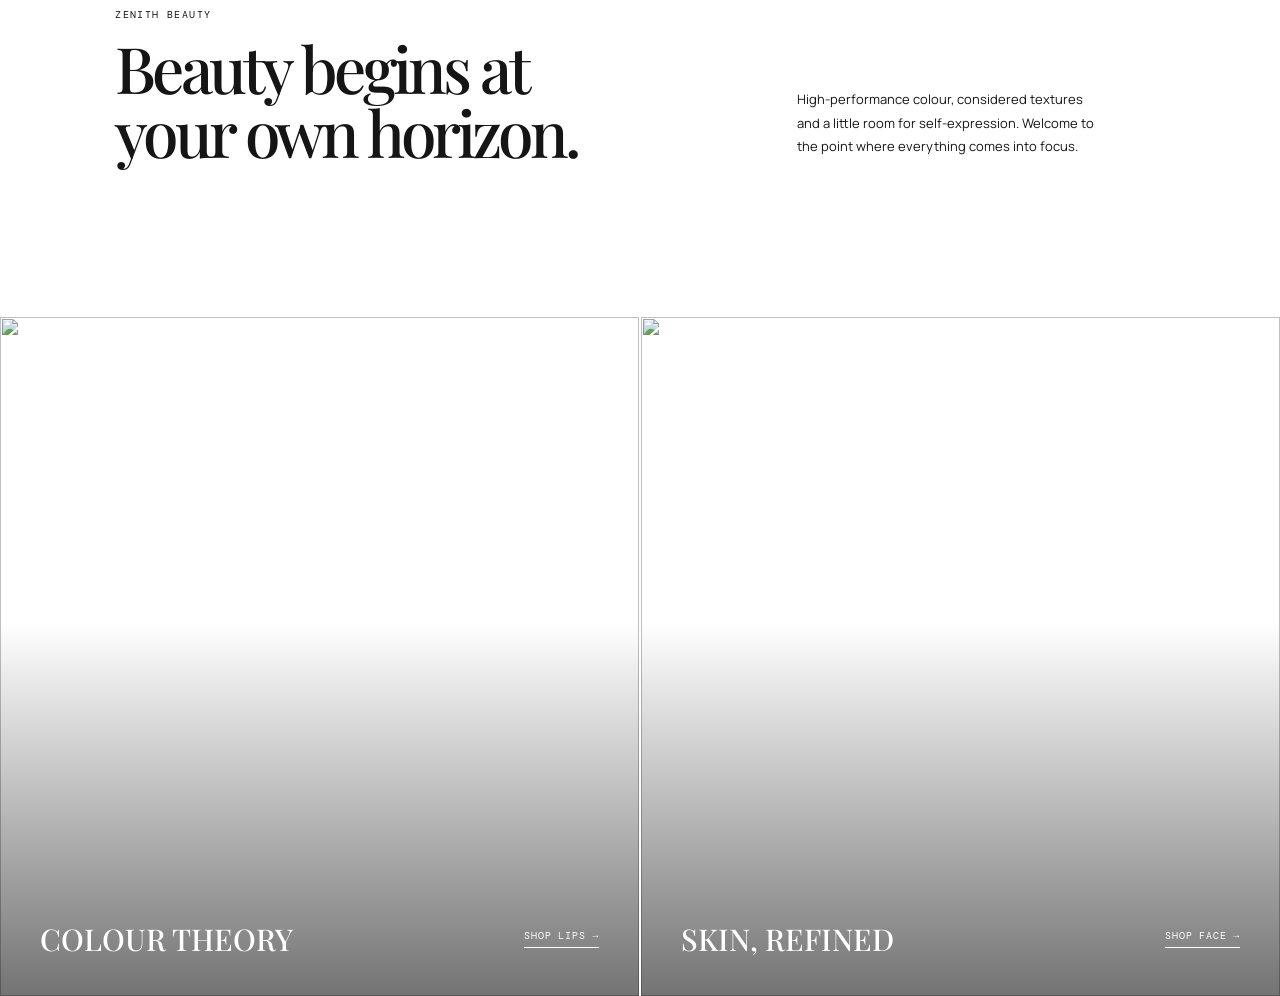
==== commit e7ab4aa9: "feat: initial commit - complete Zenith storefront with all pages" ====
--- a/index.html
+++ b/index.html
@@ -1,89 +1,16 @@
-<!doctype html>
-<html lang="en">
-  <head>
-    <meta charset="UTF-8" />
-    <meta name="viewport" content="width=device-width, initial-scale=1.0" />
-    <meta name="description" content="Zenith Beauty — makeup made for your own point of view." />
-    <title>Zenith | Modern Makeup — Unlimited Beauty</title>
-    <link rel="preconnect" href="https://images.unsplash.com" />
-    <link rel="stylesheet" href="shared.css" />
-    <link rel="stylesheet" href="styles.css" />
-  </head>
-  <body>
-    <header class="site-header" data-header>
-      <button class="header-icon mobile-menu" aria-label="Open menu" data-menu-toggle><span></span><span></span></button>
-      <a class="brand" href="index.html" aria-label="Zenith home">ZENITH</a>
-      <nav class="main-nav" aria-label="Main navigation">
-        <a href="collections/new.html">NEW</a>
-        <a href="collections/best-sellers.html">BEST SELLERS</a>
-        <div class="nav-dropdown"><a href="collections/lips.html">LIPS</a><div class="mega-menu"><div><b>LIPS</b><a href="collections/lips.html">View all</a><a href="collections/lips.html">Lipstick</a><a href="collections/lips.html">Lip Gloss</a><a href="collections/lips.html">Lip Stain</a></div><img src="https://images.unsplash.com/photo-1586495777744-4413f21062fa?auto=format&fit=crop&w=700&q=85" alt="Lip collection" /></div></div>
-        <div class="nav-dropdown"><a href="collections/eyes.html">EYES</a><div class="mega-menu"><div><b>EYES</b><a href="collections/eyes.html">View all</a><a href="collections/eyes.html">Eyeshadow</a><a href="collections/eyes.html">Eyebrows</a><a href="collections/eyes.html">Mascara</a></div><img src="https://images.unsplash.com/photo-1596704017254-9b121068fb31?auto=format&fit=crop&w=700&q=85" alt="Eye collection" /></div></div>
-        <div class="nav-dropdown"><a href="collections/face.html">FACE</a><div class="mega-menu"><div><b>FACE</b><a href="collections/face.html">View all</a><a href="collections/face.html">Foundation</a><a href="collections/face.html">Setting Powder</a><a href="collections/face.html">Blush & Bronzer</a></div><img src="https://images.unsplash.com/photo-1522335789203-aabd1fc54bc9?auto=format&fit=crop&w=700&q=85" alt="Face collection" /></div></div>
-        <a href="collections/gifts.html">GIFTS & SETS</a>
-      </nav>
-      <div class="header-actions"><svg class="header-icon" width="20" height="20" viewBox="0 0 24 24" fill="none" stroke="currentColor" stroke-width="1.5" aria-label="Search" data-search-toggle><circle cx="10.5" cy="10.5" r="7.5"/><line x1="16.5" y1="16.5" x2="22" y2="22"/></svg><svg class="header-icon" width="20" height="20" viewBox="0 0 24 24" fill="none" stroke="currentColor" stroke-width="1.5" aria-label="Account"><circle cx="12" cy="8" r="4"/><path d="M4 22c0-4.4 3.6-8 8-8s8 3.6 8 8"/></svg><button class="bag-link" aria-label="Open shopping bag" data-cart-toggle>BAG <span data-cart-count>0</span></button></div>
-    </header>
-    <div class="search-panel" data-search-panel hidden><form action="collections/new.html"><input type="search" placeholder="Search" aria-label="Search" /><button aria-label="Submit search">&#10140;</button></form></div>
-    <main>
-      <section class="featured-carousel">
-        <div class="carousel-slide is-active" data-slide="1">
-          <img src="https://images.unsplash.com/photo-1586495777744-4413f21062fa?auto=format&fit=crop&w=1600&q=85" alt="Second Skin Lip Pigment" />
-          <div class="carousel-content">
-            <h2 class="carousel-product">No Caption Lip Pigment</h2>
-            <p class="carousel-price">$20.00</p>
-            <a class="button button--light" href="products/velvet-lip.html">SHOP NOW</a>
-          </div>
-        </div>
-        <div class="carousel-slide" data-slide="2">
-          <img src="https://images.unsplash.com/photo-1596704017254-9b121068fb31?auto=format&fit=crop&w=1600&q=85" alt="Zenith Eye Palette" />
-          <div class="carousel-content">
-            <h2 class="carousel-product">All Light Eye Palette</h2>
-            <p class="carousel-price">$35.00</p>
-            <a class="button button--light" href="collections/eyes.html">SHOP NOW</a>
-          </div>
-        </div>
-        <div class="carousel-slide" data-slide="3">
-          <img src="https://images.unsplash.com/photo-1522335789203-aabd1fc54bc9?auto=format&fit=crop&w=1600&q=85" alt="Zenith Face Collection" />
-          <div class="carousel-content">
-            <h2 class="carousel-product">Petal Skin Tint</h2>
-            <p class="carousel-price">$28.00</p>
-            <a class="button button--light" href="collections/face.html">SHOP NOW</a>
-          </div>
-        </div>
-        <button class="carousel-nav carousel-prev" aria-label="Previous slide">&#8249;</button>
-        <button class="carousel-nav carousel-next" aria-label="Next slide">&#8250;</button>
-      </section>
-      <section class="brand-statement">
-        <h2>UNLIMITED BEAUTY</h2>
-      </section>
-      <section class="about-us">
-        <div class="about-text">
-          <h2>ABOUT US</h2>
-          <p>Founded in 2023, Zenith is committed to developing a range of high-quality, creative and extraordinary products, designed to let everyone express and pursue their own beauty effortlessly. We believe the world becomes a better place when every aspiration for beauty is valued.</p>
-          <a href="collections/new.html" class="link-arrow">Learn More &#8594;</a>
-        </div>
-        <div class="about-image">
-          <img src="https://images.unsplash.com/photo-1596462502278-27bfdc403348?auto=format&fit=crop&w=1000&q=85" alt="Zenith beauty philosophy" />
-        </div>
-      </section>
-      <section class="seo-content">
-        <p>Zenith offers a complete lineup of stylish makeup that includes <a href="collections/lips.html">lip pigments</a>, <a href="collections/eyes.html">eyeshadow palettes</a>, <a href="collections/face.html">setting powders</a> and so much more. Our hero products are designed to take your makeup to the next level.</p>
-      </section>
-    </main>
-    <aside class="cart-drawer" data-cart-drawer aria-hidden="true"><div class="drawer-head"><b>YOUR BAG</b><button aria-label="Close bag" data-cart-close>&#10005;</button></div><div class="empty-cart"><p>Your bag is currently empty.</p><a class="button" href="collections/new.html">CONTINUE SHOPPING</a></div></aside><div class="scrim" data-scrim></div>
-    <script src="script.js"></script>
-  
+
     <footer class="site-footer">
       <div class="newsletter">
         <div>
           <h2>Subscribe Today<br />And Get 15% Off</h2>
         </div>
         <form>
-          <label>Subscribe to the Zenith mailing list to receive updates on new arrivals and special offers.</label>
+          <label>Subscribe to the Zenith mailing list to receive updates on new arrivals, special offers and other discounts.</label>
           <div class="email-field">
             <input type="email" placeholder="Enter your email" aria-label="Email address" />
             <button type="submit" aria-label="Subscribe">&#10140;</button>
           </div>
+          <p class="legal-text">By clicking Subscribe, I agree to receive promotional emails from Zenith and its <a href="#">Privacy Policy</a> and <a href="#">Terms of Use</a>.</p>
         </form>
       </div>
       <div class="footer-links">
@@ -107,11 +34,33 @@
           <a href="collections/new.html">FAQs</a>
         </div>
         <div>
+          <p>PRIVACY & TERMS</p>
+          <a href="#">Privacy Policy</a>
+          <a href="#">Terms of Use</a>
+          <a href="#">Cookie Policy</a>
+        </div>
+        <div>
+          <p>GET IN TOUCH</p>
+          <a href="#">Email Us</a>
+        </div>
+        <div>
           <p>FOLLOW US</p>
-          <a href="#">Instagram</a>
-          <a href="#">Facebook</a>
-          <a href="#">Pinterest</a>
-          <a href="#">TikTok</a>
+          <a href="#" aria-label="Instagram">
+            <svg width="16" height="16" viewBox="0 0 24 24" fill="none" stroke="currentColor" stroke-width="1.5"><rect x="2" y="2" width="20" height="20" rx="5"/><circle cx="12" cy="12" r="5"/><circle cx="18" cy="6" r="1.5" fill="currentColor"/></svg>
+            Instagram
+          </a>
+          <a href="#" aria-label="Facebook">
+            <svg width="16" height="16" viewBox="0 0 24 24" fill="currentColor"><path d="M24 12.073c0-6.627-5.373-12-12-12s-12 5.373-12 12c0 5.99 4.388 10.954 10.125 11.854v-8.385H7.078v-3.47h3.047V9.43c0-3.007 1.792-4.669 4.533-4.669 1.312 0 2.686.235 2.686.235v2.953H15.83c-1.491 0-1.956.925-1.956 1.874v2.25h3.328l-.532 3.47h-2.796v8.385C19.612 23.027 24 18.062 24 12.073z"/></svg>
+            Facebook
+          </a>
+          <a href="#" aria-label="Pinterest">
+            <svg width="16" height="16" viewBox="0 0 24 24" fill="currentColor"><path d="M12 0C5.373 0 0 5.372 0 12c0 5.084 3.163 9.426 7.627 11.174-.105-.949-.2-2.405.042-3.441.218-.937 1.407-5.965 1.407-5.965s-.359-.719-.359-1.782c0-1.668.967-2.914 2.171-2.914 1.023 0 1.518.769 1.518 1.69 0 1.029-.655 2.568-.994 3.995-.283 1.194.599 2.169 1.777 2.169 2.133 0 3.772-2.249 3.772-5.495 0-2.873-2.064-4.882-5.012-4.882-3.414 0-5.418 2.561-5.418 5.207 0 1.031.397 2.138.893 2.738.083.107.127.241.096.38l-.316 1.289c-.037.153-.182.255-.337.236-1.319-.162-2.368-1.227-2.368-2.893 0-3.585 2.9-6.868 7.583-6.868 4.061 0 6.993 2.809 6.993 6.617 0 4.144-2.399 7.134-5.815 7.134-1.131 0-2.206-.588-2.578-1.279l-.698 2.653c-.228.868-.857 1.958-1.334 2.702C10.029 23.673 10.996 24 12 24c6.627 0 12-5.373 12-12 0-6.628-5.373-12-12-12z"/></svg>
+            Pinterest
+          </a>
+          <a href="#" aria-label="TikTok">
+            <svg width="16" height="16" viewBox="0 0 24 24" fill="currentColor"><path d="M12.525.02c1.31-.02 2.61-.01 3.91-.02.08 1.53.63 3.09 1.75 4.17 1.12 1.11 2.7 1.62 4.24 1.79v4.03c-1.44-.05-2.89-.35-4.2-.97-.57-.26-1.1-.59-1.62-.93-.01 2.92.01 5.84-.02 8.75-.08 1.4-.54 2.79-1.35 3.94-1.31 1.92-3.58 3.17-5.91 3.21-1.43.08-2.86-.31-4.08-1.03-2.02-1.19-3.44-3.37-3.65-5.71-.02-.5-.03-1-.01-1.49.18-1.9 1.12-3.72 2.58-4.96 1.66-1.44 3.98-2.13 6.15-1.72.02 1.48-.04 2.96-.04 4.44-.99-.32-2.15-.23-3.02.37-.63.41-1.11 1.04-1.36 1.75-.21.51-.15 1.07-.14 1.61.24 1.64 1.82 3.02 3.5 2.87 1.12-.01 2.19-.66 2.77-1.61.19-.33.4-.67.41-1.06.1-1.79.06-3.57.07-5.36.01-4.03-.01-8.05.02-12.07z"/></svg>
+            TikTok
+          </a>
         </div>
       </div>
       <div class="footer-bottom">
@@ -119,6 +68,39 @@
         <a href="#">Privacy Policy</a>
         <a href="#">Terms of Use</a>
       </div>
-    </footer>
+    </footer>e html>
+<html lang="en">
+  <head>
+    <meta charset="UTF-8" />
+    <meta name="viewport" content="width=device-width, initial-scale=1.0" />
+    <meta name="description" content="Zenith Beauty — makeup made for your own point of view." />
+    <title>Zenith | Modern Makeup</title>
+    <link rel="preconnect" href="https://images.unsplash.com" />
+    <link rel="stylesheet" href="shared.css" />
+    <link rel="stylesheet" href="styles.css" />
+  </head>
+  <body>
+    <header class="site-header" data-header>
+      <button class="header-icon mobile-menu" aria-label="Open menu" data-menu-toggle><span></span><span></span></button>
+      <a class="brand" href="index.html" aria-label="Zenith home">ZENITH</a>
+      <nav class="main-nav" aria-label="Main navigation">
+        <a href="collections/new.html">NEW</a>
+        <a href="collections/best-sellers.html">BEST SELLERS</a>
+        <div class="nav-dropdown"><a href="collections/lips.html">LIPS</a><div class="mega-menu"><div><b>LIPS</b><a href="collections/lips.html">View all</a><a href="collections/lips.html">Lipstick</a><a href="collections/lips.html">Lip Gloss</a><a href="collections/lips.html">Lip Stain</a></div><img src="https://images.unsplash.com/photo-1586495777744-4413f21062fa?auto=format&fit=crop&w=700&q=85" alt="Lip collection" /></div></div>
+        <div class="nav-dropdown"><a href="collections/eyes.html">EYES</a><div class="mega-menu"><div><b>EYES</b><a href="collections/eyes.html">View all</a><a href="collections/eyes.html">Eyeshadow</a><a href="collections/eyes.html">Eyebrows</a><a href="collections/eyes.html">Mascara</a></div><img src="https://images.unsplash.com/photo-1596704017254-9b121068fb31?auto=format&fit=crop&w=700&q=85" alt="Eye collection" /></div></div>
+        <div class="nav-dropdown"><a href="collections/face.html">FACE</a><div class="mega-menu"><div><b>FACE</b><a href="collections/face.html">View all</a><a href="collections/face.html">Foundation</a><a href="collections/face.html">Setting Powder</a><a href="collections/face.html">Blush & Bronzer</a></div><img src="https://images.unsplash.com/photo-1522335789203-aabd1fc54bc9?auto=format&fit=crop&w=700&q=85" alt="Face collection" /></div></div>
+        <a href="collections/gifts.html">GIFTS & SETS</a>
+      </nav>
+      <div class="header-actions"><button class="header-icon" aria-label="Search" data-search-toggle>⌕</button><button class="header-icon" aria-label="Account">♙</button><button class="bag-link" aria-label="Open shopping bag" data-cart-toggle>BAG <span data-cart-count>0</span></button></div>
+    </header>
+    <div class="search-panel" data-search-panel hidden><form action="collections/new.html"><input type="search" placeholder="Search" aria-label="Search" /><button aria-label="Submit search">→</button></form></div>
+    <main>
+      <section class="hero"><img src="https://images.unsplash.com/photo-1596462502278-27bfdc403348?auto=format&fit=crop&w=2200&q=90" alt="Zenith beauty collection" /><div class="hero-copy"><p>THE POINT OF LIGHT</p><h1>Make it<br /><em>yours.</em></h1><a class="button button--light" href="collections/new.html">SHOP NEW</a></div>      <div class="carousel-pagination" data-carousel-pagination><span class="pag-dot is-active" data-pag="1">1</span><span class="pag-dot" data-pag="2">2</span><span class="pag-dot" data-pag="3">3</span></div>
+      </section>
+      <section class="editorial"><div><p class="kicker">ZENITH BEAUTY</p><h2>Beauty begins at<br />your own horizon.</h2></div><p>High-performance colour, considered textures and a little room for self-expression. Welcome to the point where everything comes into focus.</p></section>
+      <section class="feature-tiles"><a href="collections/lips.html"><img src="https://images.unsplash.com/photo-1599305090598-fe179d501227?auto=format&fit=crop&w=1200&q=85" alt="Lip colour collection" /><span><b>COLOUR THEORY</b><small>SHOP LIPS →</small></span></a><a href="collections/face.html"><img src="https://images.unsplash.com/photo-1571781926291-c477ebfd024b?auto=format&fit=crop&w=1200&q=85" alt="Face collection" /><span><b>SKIN, REFINED</b><small>SHOP FACE →</small></span></a></section>
+    </main>
+    <aside class="cart-drawer" data-cart-drawer aria-hidden="true"><div class="drawer-head"><b>YOUR BAG</b><button aria-label="Close bag" data-cart-close>×</button></div><div class="empty-cart"><p>Your bag is currently empty.</p><a class="button" href="collections/new.html">CONTINUE SHOPPING</a></div></aside><div class="scrim" data-scrim></div>
+    <script src="script.js"></script>
   </body>
-</html>+</html>
--- a/shared.css
+++ b/shared.css
@@ -1,102 +1,2 @@
 @import url('https://fonts.googleapis.com/css2?family=DM+Mono&family=Manrope:wght@400;500;600;700&family=Playfair+Display:ital,wght@0,500;0,600;1,500&display=swap');
-:root{--ink:#151515;--paper:#fff;--soft:#f5f5f4;--line:#d8d8d6;--accent:#76505a}*{box-sizing:border-box}html{scroll-behavior:smooth}body{margin:0;color:var(--ink);background:var(--paper);font:12px Manrope,Arial,sans-serif}a{color:inherit;text-decoration:none}.site-header{height:80px;position:relative;z-index:10;display:flex;align-items:center;padding:0 3.7vw;border-bottom:1px solid var(--line);background:#fff}.brand{font:600 20px "DM Mono",monospace;letter-spacing:.16em}.main-nav{display:flex;align-self:stretch;align-items:center;gap:clamp(15px,2.1vw,36px);margin:auto}.main-nav>a,.nav-dropdown>a{font-size:10px;letter-spacing:.06em}.header-actions{display:flex;align-items:center;gap:17px}.header-icon,.bag-link{padding:0;border:0;background:none;color:var(--ink);cursor:pointer}.header-icon{font:20px/1 serif;display:inline-flex;align-items:center;justify-content:center;vertical-align:middle}.bag-link{font:10px "DM Mono",monospace;letter-spacing:.05em}.bag-link span{color:var(--accent)}.nav-dropdown{height:100%;display:flex;align-items:center}.mega-menu{position:absolute;top:79px;left:0;right:0;display:grid;grid-template-columns:260px 1fr;gap:50px;padding:32px 16vw 34px;background:#fff;border-bottom:1px solid var(--line);visibility:hidden;opacity:0;transition:.18s}.nav-dropdown:hover .mega-menu{visibility:visible;opacity:1}.mega-menu div{display:flex;flex-direction:column;gap:10px}.mega-menu b{margin-bottom:5px;font:10px "DM Mono",monospace;letter-spacing:.12em}.mega-menu a{font-size:11px}.mega-menu img{width:100%;height:160px;object-fit:cover}.mobile-menu{display:none}.search-panel{position:absolute;z-index:9;top:80px;left:0;right:0;padding:22px 10vw;background:#fff;border-bottom:1px solid var(--line)}.search-panel form{display:flex;max-width:700px;margin:auto;border-bottom:1px solid var(--ink)}.search-panel input{width:100%;padding:10px 0;border:0;outline:0;font:14px Manrope}.search-panel button{border:0;background:none;font-size:19px}.button{display:inline-block;padding:13px 22px;border:1px solid var(--ink);background:var(--ink);color:#fff;font:10px "DM Mono",monospace;letter-spacing:.08em}.button--light{border-color:#fff;background:#fff;color:var(--ink)}.cart-drawer{position:fixed;z-index:30;top:0;right:0;width:min(430px,100vw);height:100vh;display:flex;flex-direction:column;background:#fff;transform:translateX(100%);transition:transform .25s}.cart-drawer.is-open{transform:translateX(0)}.drawer-head{display:flex;justify-content:space-between;padding:28px;border-bottom:1px solid var(--line);font:11px "DM Mono",monospace;letter-spacing:.08em}.drawer-head button{border:0;background:none;font-size:26px;cursor:pointer}.empty-cart{margin:auto;text-align:center}.empty-cart p{margin-bottom:24px}.scrim{position:fixed;z-index:20;inset:0;background:rgba(0,0,0,.26);visibility:hidden;opacity:0;transition:.25s}.scrim.is-open{visibility:visible;opacity:1}@media(max-width:700px){.site-header{height:62px;padding:0 18px;justify-content:space-between}.mobile-menu{display:block;width:27px;margin-right:5px}.mobile-menu span{display:block;width:20px;height:1px;margin:5px 0;background:var(--ink)}.main-nav{display:none}.header-actions{gap:12px}.header-actions .header-icon:nth-child(2){display:none}.bag-link{font-size:0}.bag-link span{font-size:10px}.search-panel{top:62px}.mega-menu{display:none}}
-
-.site-footer {
-  color: #f8f4ef;
-  background: #242422;
-  margin-top: 0;
-}
-.newsletter {
-  display: grid;
-  grid-template-columns: 1fr 1fr;
-  gap: 40px;
-  padding: clamp(62px,8vw,118px) clamp(20px,8.5vw,136px);
-  border-bottom: 1px solid #62605d;
-}
-.newsletter h2 {
-  margin: 0;
-  font: 500 clamp(36px,4.5vw,62px)/1.05 "Playfair Display",serif;
-  letter-spacing: -0.04em;
-}
-.newsletter form {
-  align-self: end;
-}
-.newsletter label {
-  display: block;
-  margin-bottom: 16px;
-  color: #d3d0ca;
-  font-size: 11px;
-}
-.email-field {
-  display: flex;
-  align-items: center;
-  border-bottom: 1px solid #aaa8a4;
-}
-.email-field input {
-  width: 100%;
-  padding: 12px 0;
-  border: 0;
-  outline: 0;
-  color: #fff;
-  background: transparent;
-  font: 13px Manrope,sans-serif;
-}
-.email-field input::placeholder {
-  color: #989793;
-}
-.email-field button {
-  border: 0;
-  color: #fff;
-  background: transparent;
-  cursor: pointer;
-  font-size: 22px;
-}
-.footer-links {
-  display: grid;
-  grid-template-columns: 2fr repeat(4,1fr);
-  gap: 15px;
-  padding: 58px clamp(20px,8.5vw,136px);
-}
-.footer-brand {
-  align-self: start;
-  font: 600 22px "DM Mono",monospace;
-  letter-spacing: 0.15em;
-}
-.footer-brand span {
-  color: #c98b99;
-}
-.footer-links div {
-  display: flex;
-  flex-direction: column;
-  gap: 10px;
-}
-.footer-links p {
-  margin: 0 0 8px;
-  color: #b7b4af;
-  font: 9px "DM Mono",monospace;
-  letter-spacing: 0.13em;
-}
-.footer-links div a {
-  color: #f4f1ec;
-  font-size: 11px;
-}
-.footer-bottom {
-  display: flex;
-  justify-content: space-between;
-  padding: 18px clamp(20px,8.5vw,136px);
-  border-top: 1px solid #454541;
-  color: #aaa8a3;
-  font: 9px "DM Mono",monospace;
-  letter-spacing: 0.08em;
-}
-.footer-bottom a {
-  color: #f8f4ef;
-}
-
-@media (max-width: 700px) {
-  .newsletter { grid-template-columns: 1fr; padding: 64px 20px; }
-  .footer-links { grid-template-columns: 1fr 1fr; padding: 45px 20px; }
-  .footer-brand { grid-column: 1 / -1; margin-bottom: 15px; }
-  .footer-bottom { display: block; padding: 17px 20px; }
-  .footer-bottom span, .footer-bottom a { display: block; margin: 8px 0; }
-}
+:root{--ink:#151515;--paper:#fff;--soft:#f5f5f4;--line:#d8d8d6;--accent:#76505a}*{box-sizing:border-box}html{scroll-behavior:smooth}body{margin:0;color:var(--ink);background:var(--paper);font:12px Manrope,Arial,sans-serif}a{color:inherit;text-decoration:none}.site-header{height:80px;position:relative;z-index:10;display:flex;align-items:center;padding:0 3.7vw;border-bottom:1px solid var(--line);background:#fff}.brand{font:600 20px "DM Mono",monospace;letter-spacing:.16em}.main-nav{display:flex;align-self:stretch;align-items:center;gap:clamp(15px,2.1vw,36px);margin:auto}.main-nav>a,.nav-dropdown>a{font-size:10px;letter-spacing:.06em}.header-actions{display:flex;align-items:center;gap:17px}.header-icon,.bag-link{padding:0;border:0;background:none;color:var(--ink);cursor:pointer}.header-icon{font:20px/1 serif}.bag-link{font:10px "DM Mono",monospace;letter-spacing:.05em}.bag-link span{color:var(--accent)}.nav-dropdown{height:100%;display:flex;align-items:center}.mega-menu{position:absolute;top:79px;left:0;right:0;display:grid;grid-template-columns:260px 1fr;gap:50px;padding:32px 16vw 34px;background:#fff;border-bottom:1px solid var(--line);visibility:hidden;opacity:0;transition:.18s}.nav-dropdown:hover .mega-menu{visibility:visible;opacity:1}.mega-menu div{display:flex;flex-direction:column;gap:10px}.mega-menu b{margin-bottom:5px;font:10px "DM Mono",monospace;letter-spacing:.12em}.mega-menu a{font-size:11px}.mega-menu img{width:100%;height:160px;object-fit:cover}.mobile-menu{display:none}.search-panel{position:absolute;z-index:9;top:80px;left:0;right:0;padding:22px 10vw;background:#fff;border-bottom:1px solid var(--line)}.search-panel form{display:flex;max-width:700px;margin:auto;border-bottom:1px solid var(--ink)}.search-panel input{width:100%;padding:10px 0;border:0;outline:0;font:14px Manrope}.search-panel button{border:0;background:none;font-size:19px}.button{display:inline-block;padding:13px 22px;border:1px solid var(--ink);background:var(--ink);color:#fff;font:10px "DM Mono",monospace;letter-spacing:.08em}.button--light{border-color:#fff;background:#fff;color:var(--ink)}.cart-drawer{position:fixed;z-index:30;top:0;right:0;width:min(430px,100vw);height:100vh;display:flex;flex-direction:column;background:#fff;transform:translateX(100%);transition:transform .25s}.cart-drawer.is-open{transform:translateX(0)}.drawer-head{display:flex;justify-content:space-between;padding:28px;border-bottom:1px solid var(--line);font:11px "DM Mono",monospace;letter-spacing:.08em}.drawer-head button{border:0;background:none;font-size:26px;cursor:pointer}.empty-cart{margin:auto;text-align:center}.empty-cart p{margin-bottom:24px}.scrim{position:fixed;z-index:20;inset:0;background:rgba(0,0,0,.26);visibility:hidden;opacity:0;transition:.25s}.scrim.is-open{visibility:visible;opacity:1}@media(max-width:700px){.site-header{height:62px;padding:0 18px;justify-content:space-between}.mobile-menu{display:block;width:27px;margin-right:5px}.mobile-menu span{display:block;width:20px;height:1px;margin:5px 0;background:var(--ink)}.main-nav{display:none}.header-actions{gap:12px}.header-actions .header-icon:nth-child(2){display:none}.bag-link{font-size:0}.bag-link span{font-size:10px}.search-panel{top:62px}.mega-menu{display:none}}
--- a/styles.css
+++ b/styles.css
@@ -1,182 +1,53 @@
-.featured-carousel {
-  position: relative;
-  height: calc(100vh - 80px);
-  min-height: 570px;
-  overflow: hidden;
-  color: #fff;
-}
-.carousel-slide {
-  position: absolute;
-  inset: 0;
-  opacity: 0;
-  transition: opacity 0.5s ease;
-}
-.carousel-slide.is-active {
-  opacity: 1;
-  z-index: 1;
-}
-.carousel-slide > img {
-  width: 100%;
-  height: 100%;
-  object-fit: cover;
-  object-position: center;
-}
-.carousel-slide::after {
-  content: "";
-  position: absolute;
-  inset: 0;
-  background: linear-gradient(90deg, rgba(0,0,0,0.36), rgba(0,0,0,0.02) 65%);
-}
-.carousel-content {
-  position: absolute;
-  z-index: 2;
-  left: clamp(27px,11vw,170px);
-  top: 50%;
-  transform: translateY(-45%);
-}
-.carousel-content .carousel-product {
-  margin: 19px 0 8px;
-  font: 500 clamp(62px,8vw,120px)/0.85 "Playfair Display",serif;
-  letter-spacing: -0.08em;
-}
-.carousel-price {
-  margin: 0 0 31px;
-  font-size: 18px;
-  font-weight: 500;
-}
-.carousel-nav {
+.hero{height:calc(100vh - 80px);min-height:570px;position:relative;overflow:hidden;color:#fff}.hero>img{height:100%;width:100%;object-fit:cover;object-position:center}.hero:after{content:"";position:absolute;inset:0;background:linear-gradient(90deg,rgba(0,0,0,.36),rgba(0,0,0,.02) 65%)}.hero-copy{position:absolute;z-index:1;left:clamp(27px,11vw,170px);top:50%;transform:translateY(-45%)}.hero-copy p,.kicker{font:10px/1.3 "DM Mono",monospace;letter-spacing:.14em}.hero-copy h1{margin:19px 0 31px;font:500 clamp(62px,8vw,120px)/.85 "Playfair Display",serif;letter-spacing:-.08em}.hero-copy em{font-weight:500}.editorial{display:grid;grid-template-columns:1.25fr .75fr;gap:70px;align-items:end;padding:clamp(80px,12vw,180px) clamp(25px,9vw,145px)}.editorial h2{margin:15px 0 0;font:500 clamp(40px,5vw,74px)/1 "Playfair Display",serif;letter-spacing:-.06em}.editorial>p{max-width:300px;margin:0 0 5px;font-size:13px;line-height:1.8}.feature-tiles{display:grid;grid-template-columns:1fr 1fr;gap:2px;background:#fff}.feature-tiles a{position:relative;height:clamp(430px,53vw,740px);overflow:hidden;color:#fff}.feature-tiles img{width:100%;height:100%;object-fit:cover;transition:transform .6s}.feature-tiles a:hover img{transform:scale(1.03)}.feature-tiles a:after{content:"";position:absolute;inset:45% 0 0;background:linear-gradient(transparent,rgba(0,0,0,.55))}.feature-tiles span{position:absolute;z-index:1;bottom:37px;left:40px;right:40px;display:flex;align-items:center;justify-content:space-between}.feature-tiles b{font:500 30px "Playfair Display",serif}.feature-tiles small{font:10px "DM Mono",monospace;letter-spacing:.08em;border-bottom:1px solid #fff;padding-bottom:5px}@media(max-width:700px){.hero{height:680px}.hero>img{object-position:58% center}.hero-copy{top:auto;bottom:70px;transform:none}.editorial{display:block;padding:82px 25px}.editorial>p{margin-top:33px}.feature-tiles{grid-template-columns:1fr}.feature-tiles a{height:520px}.feature-tiles span{left:25px;right:25px;bottom:27px}.feature-tiles b{font-size:25px}}
+.carousel-pause {
   position: absolute;
   z-index: 3;
-  top: 50%;
-  transform: translateY(-50%);
-  padding: 0;
-  border: 0;
-  background: rgba(255,255,255,0.15);
+  bottom: 30px;
+  left: clamp(27px,11vw,170px);
+  padding: 8px 12px;
+  border: 1px solid rgba(255,255,255,0.3);
+  background: rgba(0,0,0,0.2);
   color: #fff;
-  font-size: 28px;
-  width: 50px;
-  height: 50px;
+  font-size: 10px;
+  cursor: pointer;
+  letter-spacing: 0.05em;
+  border-radius: 3px;
+}
+.carousel-pause:hover { background: rgba(0,0,0,0.4); }
+.carousel-eyebrow {
+  margin: 0;
+  font: 10px/1.3 "DM Mono",monospace;
+  letter-spacing: 0.14em;
+  opacity: 0.8;
+}
+.carousel-pagination {
+  position: absolute;
+  z-index: 3;
+  bottom: 30px;
+  right: clamp(27px,11vw,50px);
+  display: flex;
+  gap: 8px;
+}
+.pag-dot {
+  display: inline-flex;
+  align-items: center;
+  justify-content: center;
+  width: 28px;
+  height: 28px;
+  border: 1px solid rgba(255,255,255,0.4);
   border-radius: 50%;
+  color: #fff;
+  font: 10px "DM Mono",monospace;
   cursor: pointer;
   transition: background 0.2s;
 }
-.carousel-nav:hover { background: rgba(255,255,255,0.35); }
-.carousel-prev { left: 20px; }
-.carousel-next { right: 20px; }
-.brand-statement {
-  text-align: center;
-  padding: clamp(60px,8vw,120px) 25px;
-}
-.brand-statement h2 {
-  margin: 0;
-  font: 500 clamp(38px,5vw,72px)/1.05 "Playfair Display",serif;
-  letter-spacing: -0.04em;
-}
-.about-us {
-  display: grid;
-  grid-template-columns: 1fr 1fr;
-  min-height: 500px;
-}
-.about-text {
-  display: flex;
-  flex-direction: column;
-  justify-content: center;
-  align-items: flex-start;
-  padding: clamp(40px,8vw,100px);
-}
-.about-text h2 {
-  margin: 0 0 15px;
-  font: 500 clamp(28px,3.5vw,48px)/1.1 "Playfair Display",serif;
-  letter-spacing: -0.03em;
-}
-.about-text p {
-  margin: 0 0 24px;
-  max-width: 480px;
-  font-size: 13px;
-  line-height: 1.8;
-  color: #555;
-}
-.link-arrow {
-  display: inline-block;
-  font: 10px "DM Mono",monospace;
-  letter-spacing: 0.08em;
-  border-bottom: 1px solid var(--ink);
-  padding-bottom: 4px;
-}
-.about-image {
-  overflow: hidden;
-}
-.about-image img {
-  width: 100%;
-  height: 100%;
-  object-fit: cover;
-}
-.seo-content {
-  padding: clamp(30px,5vw,70px) clamp(25px,9vw,145px);
-  text-align: center;
-  font-size: 13px;
-  line-height: 1.9;
-}
-.seo-content a {
-  text-decoration: underline;
-}
-.feature-tiles {
-  display: grid;
-  grid-template-columns: 1fr 1fr;
-  gap: 2px;
-  background: #fff;
-}
-.feature-tiles a {
-  position: relative;
-  height: clamp(430px,53vw,740px);
-  overflow: hidden;
-  color: #fff;
-}
-.feature-tiles img {
-  width: 100%;
-  height: 100%;
-  object-fit: cover;
-  transition: transform 0.6s;
-}
-.feature-tiles a:hover img {
-  transform: scale(1.03);
-}
-.feature-tiles a:after {
-  content: "";
-  position: absolute;
-  inset: 45% 0 0;
-  background: linear-gradient(transparent, rgba(0,0,0,0.55));
-}
-.feature-tiles span {
-  position: absolute;
-  z-index: 1;
-  bottom: 37px;
-  left: 40px;
-  right: 40px;
-  display: flex;
-  align-items: center;
-  justify-content: space-between;
-}
-.feature-tiles b {
-  font: 500 30px "Playfair Display",serif;
-}
-.feature-tiles small {
-  font: 10px "DM Mono",monospace;
-  letter-spacing: 0.08em;
-  border-bottom: 1px solid #fff;
-  padding-bottom: 5px;
+.pag-dot.is-active {
+  background: rgba(255,255,255,0.25);
+  border-color: #fff;
 }
 
 @media (max-width: 700px) {
-  .featured-carousel { height: 560px; }
-  .carousel-content { top: auto; bottom: 70px; transform: none; }
-  .carousel-content .carousel-product { font-size: 42px; }
-  .carousel-nav { display: none; }
-  .about-us { grid-template-columns: 1fr; }
-  .about-text { padding: 50px 25px; }
-  .about-image { height: 350px; }
-  .feature-tiles { grid-template-columns: 1fr; }
-  .feature-tiles a { height: 520px; }
-  .feature-tiles span { left: 25px; right: 25px; bottom: 27px; }
-  .feature-tiles b { font-size: 25px; }
-}+  .carousel-pause { left: 20px; bottom: 20px; }
+  .carousel-pagination { right: 20px; bottom: 20px; }
+  .pag-dot { width: 24px; height: 24px; }
+}
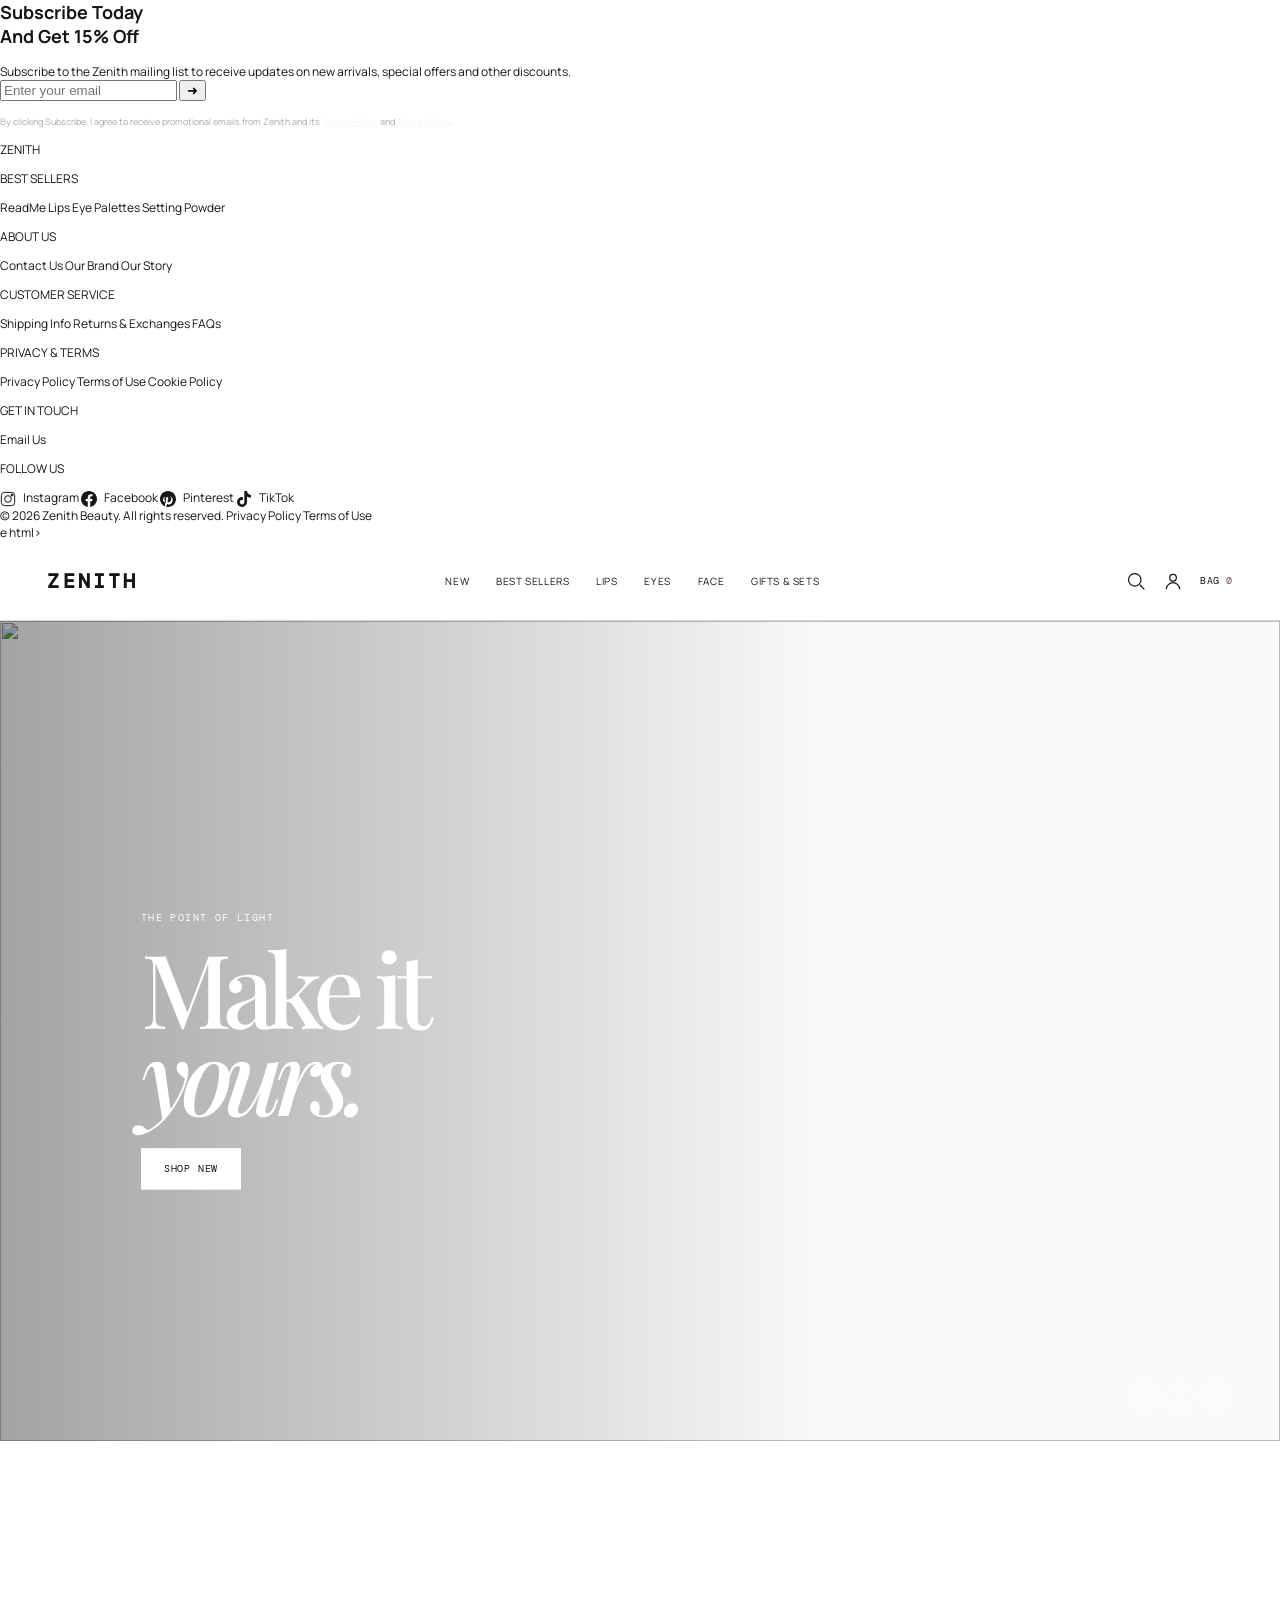
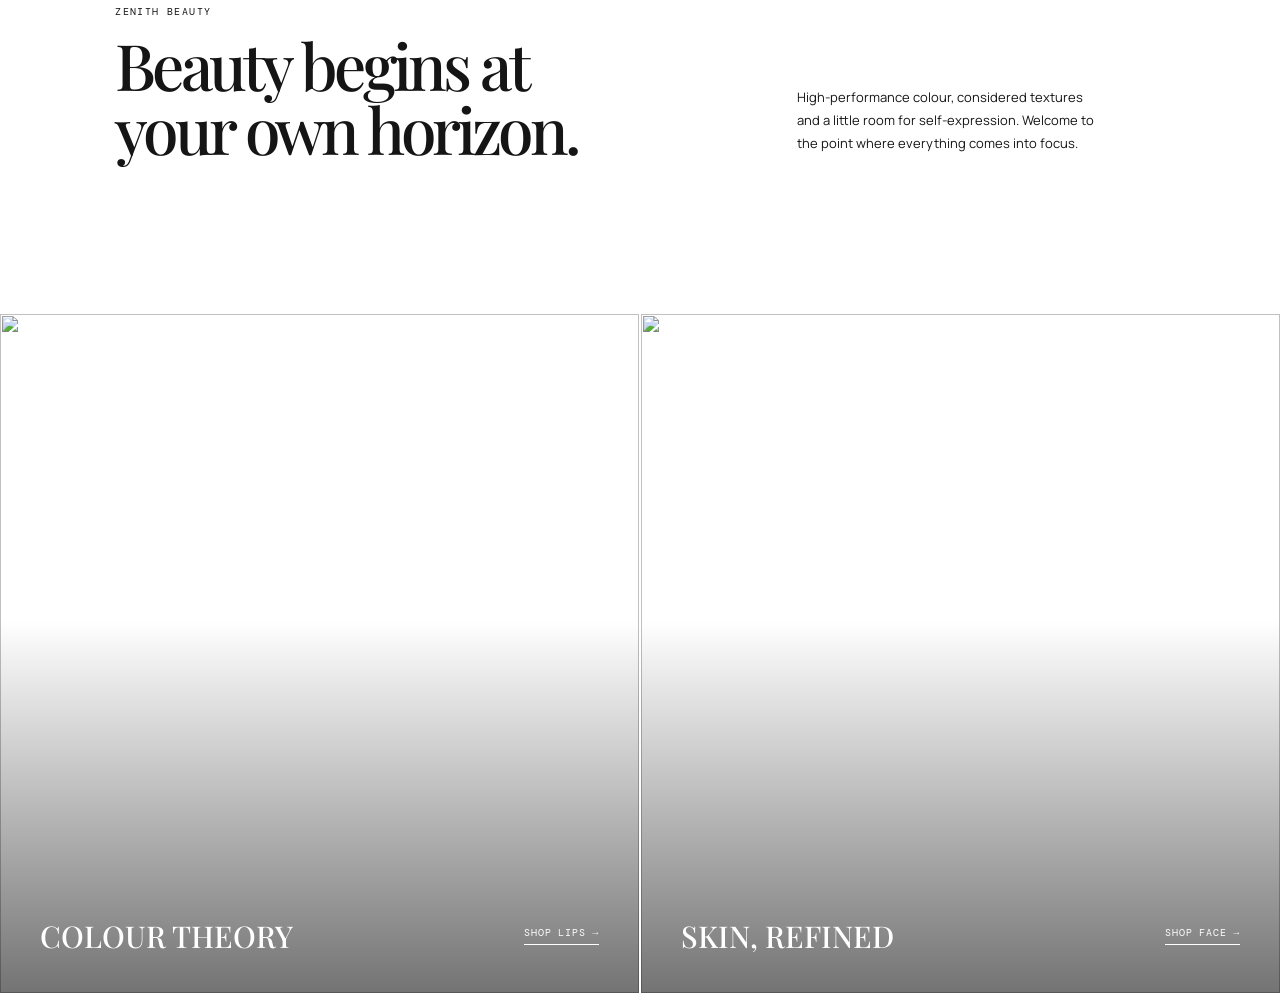
==== commit 6d241c83: "chore: merge duplicate CSS, stage all working changes" ====
--- a/index.html
+++ b/index.html
@@ -91,7 +91,7 @@
         <div class="nav-dropdown"><a href="collections/face.html">FACE</a><div class="mega-menu"><div><b>FACE</b><a href="collections/face.html">View all</a><a href="collections/face.html">Foundation</a><a href="collections/face.html">Setting Powder</a><a href="collections/face.html">Blush & Bronzer</a></div><img src="https://images.unsplash.com/photo-1522335789203-aabd1fc54bc9?auto=format&fit=crop&w=700&q=85" alt="Face collection" /></div></div>
         <a href="collections/gifts.html">GIFTS & SETS</a>
       </nav>
-      <div class="header-actions"><button class="header-icon" aria-label="Search" data-search-toggle>⌕</button><button class="header-icon" aria-label="Account">♙</button><button class="bag-link" aria-label="Open shopping bag" data-cart-toggle>BAG <span data-cart-count>0</span></button></div>
+      <div class="header-actions"><svg class="header-icon" width="20" height="20" viewBox="0 0 24 24" fill="none" stroke="currentColor" stroke-width="1.5" aria-label="Search" data-search-toggle><circle cx="10.5" cy="10.5" r="7.5"/><line x1="16.5" y1="16.5" x2="22" y2="22"/></svg><svg class="header-icon" width="20" height="20" viewBox="0 0 24 24" fill="none" stroke="currentColor" stroke-width="1.5" aria-label="Account"><circle cx="12" cy="8" r="4"/><path d="M4 22c0-4.4 3.6-8 8-8s8 3.6 8 8"/></svg><button class="bag-link" aria-label="Open shopping bag" data-cart-toggle>BAG <span data-cart-count>0</span></button></div>
     </header>
     <div class="search-panel" data-search-panel hidden><form action="collections/new.html"><input type="search" placeholder="Search" aria-label="Search" /><button aria-label="Submit search">→</button></form></div>
     <main>
--- a/shared.css
+++ b/shared.css
@@ -1,2 +1,41 @@
 @import url('https://fonts.googleapis.com/css2?family=DM+Mono&family=Manrope:wght@400;500;600;700&family=Playfair+Display:ital,wght@0,500;0,600;1,500&display=swap');
 :root{--ink:#151515;--paper:#fff;--soft:#f5f5f4;--line:#d8d8d6;--accent:#76505a}*{box-sizing:border-box}html{scroll-behavior:smooth}body{margin:0;color:var(--ink);background:var(--paper);font:12px Manrope,Arial,sans-serif}a{color:inherit;text-decoration:none}.site-header{height:80px;position:relative;z-index:10;display:flex;align-items:center;padding:0 3.7vw;border-bottom:1px solid var(--line);background:#fff}.brand{font:600 20px "DM Mono",monospace;letter-spacing:.16em}.main-nav{display:flex;align-self:stretch;align-items:center;gap:clamp(15px,2.1vw,36px);margin:auto}.main-nav>a,.nav-dropdown>a{font-size:10px;letter-spacing:.06em}.header-actions{display:flex;align-items:center;gap:17px}.header-icon,.bag-link{padding:0;border:0;background:none;color:var(--ink);cursor:pointer}.header-icon{font:20px/1 serif}.bag-link{font:10px "DM Mono",monospace;letter-spacing:.05em}.bag-link span{color:var(--accent)}.nav-dropdown{height:100%;display:flex;align-items:center}.mega-menu{position:absolute;top:79px;left:0;right:0;display:grid;grid-template-columns:260px 1fr;gap:50px;padding:32px 16vw 34px;background:#fff;border-bottom:1px solid var(--line);visibility:hidden;opacity:0;transition:.18s}.nav-dropdown:hover .mega-menu{visibility:visible;opacity:1}.mega-menu div{display:flex;flex-direction:column;gap:10px}.mega-menu b{margin-bottom:5px;font:10px "DM Mono",monospace;letter-spacing:.12em}.mega-menu a{font-size:11px}.mega-menu img{width:100%;height:160px;object-fit:cover}.mobile-menu{display:none}.search-panel{position:absolute;z-index:9;top:80px;left:0;right:0;padding:22px 10vw;background:#fff;border-bottom:1px solid var(--line)}.search-panel form{display:flex;max-width:700px;margin:auto;border-bottom:1px solid var(--ink)}.search-panel input{width:100%;padding:10px 0;border:0;outline:0;font:14px Manrope}.search-panel button{border:0;background:none;font-size:19px}.button{display:inline-block;padding:13px 22px;border:1px solid var(--ink);background:var(--ink);color:#fff;font:10px "DM Mono",monospace;letter-spacing:.08em}.button--light{border-color:#fff;background:#fff;color:var(--ink)}.cart-drawer{position:fixed;z-index:30;top:0;right:0;width:min(430px,100vw);height:100vh;display:flex;flex-direction:column;background:#fff;transform:translateX(100%);transition:transform .25s}.cart-drawer.is-open{transform:translateX(0)}.drawer-head{display:flex;justify-content:space-between;padding:28px;border-bottom:1px solid var(--line);font:11px "DM Mono",monospace;letter-spacing:.08em}.drawer-head button{border:0;background:none;font-size:26px;cursor:pointer}.empty-cart{margin:auto;text-align:center}.empty-cart p{margin-bottom:24px}.scrim{position:fixed;z-index:20;inset:0;background:rgba(0,0,0,.26);visibility:hidden;opacity:0;transition:.25s}.scrim.is-open{visibility:visible;opacity:1}@media(max-width:700px){.site-header{height:62px;padding:0 18px;justify-content:space-between}.mobile-menu{display:block;width:27px;margin-right:5px}.mobile-menu span{display:block;width:20px;height:1px;margin:5px 0;background:var(--ink)}.main-nav{display:none}.header-actions{gap:12px}.header-actions .header-icon:nth-child(2){display:none}.bag-link{font-size:0}.bag-link span{font-size:10px}.search-panel{top:62px}.mega-menu{display:none}}
+
+.main-nav.is-open {
+  position: absolute;
+  z-index: 4;
+  top: 79px;
+  left: 0;
+  right: 0;
+  display: flex;
+  flex-direction: column;
+  gap: 22px;
+  padding: 27px 20px 32px;
+  background: var(--paper);
+  border-top: 1px solid var(--line);
+}
+[data-menu-toggle].is-open span:nth-child(1) { transform: rotate(45deg) translate(4px,4px); }
+[data-menu-toggle].is-open span:nth-child(2) { opacity: 0; }
+[data-menu-toggle].is-open span:nth-child(3) { transform: rotate(-45deg) translate(4px,-4px); }
+.cart-item { display: flex; gap: 12px; padding: 16px 28px; border-bottom: 1px solid var(--line); align-items: center; }
+.cart-item img { width: 60px; height: 60px; object-fit: cover; background: #f4f3f1; }
+.cart-item-info { flex: 1; }
+.cart-item-name { margin: 0 0 4px; font-size: 11px; font-weight: 600; }
+.cart-item-price { margin: 0; font-size: 11px; color: #666; }
+.cart-item-remove { padding: 0; border: 0; background: none; font-size: 20px; cursor: pointer; color: #999; }
+.cart-total { display: flex; justify-content: space-between; padding: 20px 28px; font-size: 13px; }
+.cart-drawer-content { flex: 1; overflow: auto; }
+.empty-cart { margin: auto; text-align: center; }
+.empty-cart p { margin-bottom: 24px; }
+.legal-text { margin: 14px 0 0; color: #aaa8a3; font-size: 9px; line-height: 1.6; }
+.legal-text a { color: #f8f4ef; text-decoration: underline; }
+.footer-links a svg { vertical-align: middle; margin-right: 5px; }
+.footer-links > div:first-child { grid-column: 1 / 2; }
+.footer-links > div:nth-child(2) { grid-column: 2 / 3; }
+.footer-links > div:nth-child(3) { grid-column: 3 / 4; }
+.footer-links > div:nth-child(4) { grid-column: 4 / 5; }
+.footer-links > div:nth-child(5) { grid-column: 5 / 6; }
+.footer-links > div:nth-child(6) { grid-column: 6 / 7; }
+.footer-links > div:nth-child(7) { grid-column: 7 / 8; }
+@media (max-width: 900px) { .footer-links { grid-template-columns: 1fr 1fr 1fr; } .footer-brand { grid-column: 1 / -1; } }
+@media (max-width: 700px) { .footer-links { grid-template-columns: 1fr 1fr; } .footer-brand { grid-column: 1 / -1; } }
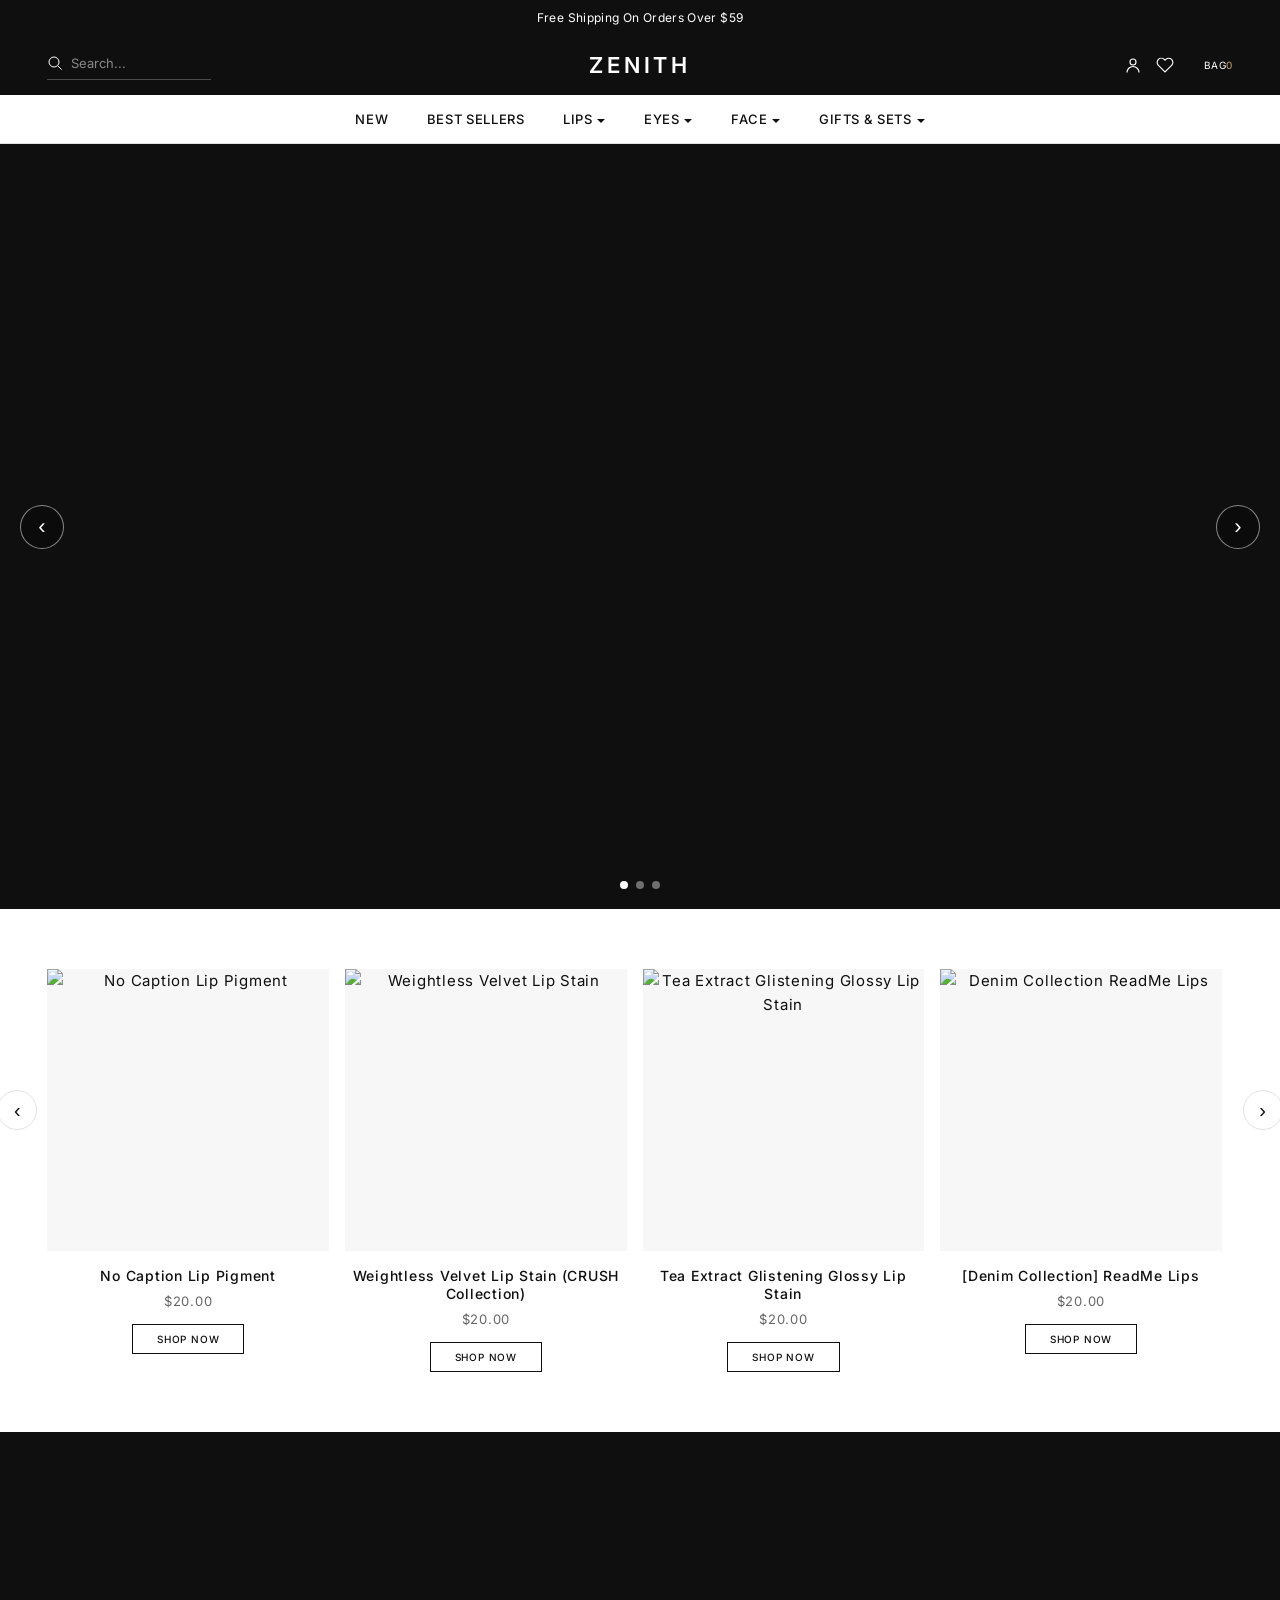
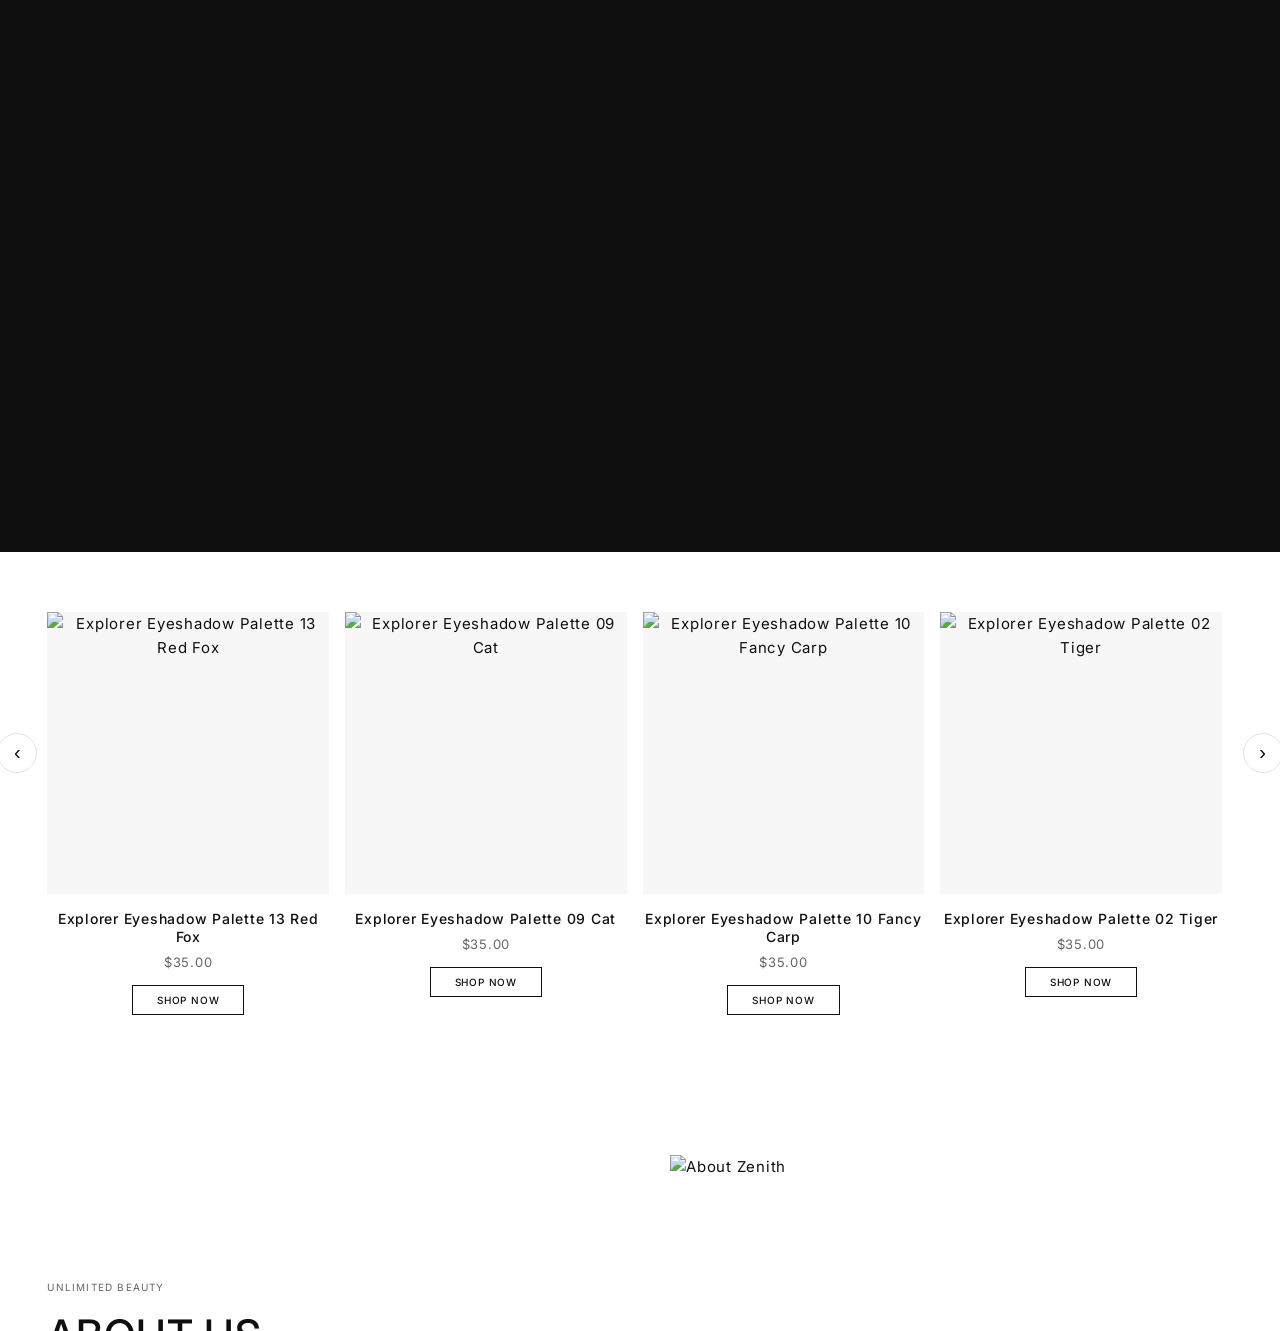
==== commit fd039a5d: "feat: light theme, new header/footer matching Perfect Diary style" ====
--- a/index.html
+++ b/index.html
@@ -1,106 +1,429 @@
-
-    <footer class="site-footer">
-      <div class="newsletter">
-        <div>
-          <h2>Subscribe Today<br />And Get 15% Off</h2>
-        </div>
-        <form>
-          <label>Subscribe to the Zenith mailing list to receive updates on new arrivals, special offers and other discounts.</label>
-          <div class="email-field">
-            <input type="email" placeholder="Enter your email" aria-label="Email address" />
-            <button type="submit" aria-label="Subscribe">&#10140;</button>
-          </div>
-          <p class="legal-text">By clicking Subscribe, I agree to receive promotional emails from Zenith and its <a href="#">Privacy Policy</a> and <a href="#">Terms of Use</a>.</p>
+<!doctype html>
+<html lang="en">
+<head>
+  <meta charset="UTF-8" />
+  <meta name="viewport" content="width=device-width, initial-scale=1.0" />
+  <meta name="description" content="Zenith Beauty — luxury makeup for your own point of view. Discover high-performance colour and considered textures." />
+  <title>Zenith | Luxury Beauty</title>
+  <link rel="preconnect" href="https://images.unsplash.com" />
+  <link rel="preconnect" href="https://fonts.googleapis.com" />
+  <link rel="stylesheet" href="shared.css" />
+  <link rel="stylesheet" href="styles.css" />
+  <link rel="stylesheet" href="modules.css" />
+</head>
+<body>
+
+  <!-- ═══ ANNOUNCEMENT BAR ═══ -->
+  <div class="announcement-bar">Free Shipping On Orders Over $59</div>
+
+  <!-- ═══ HEADER ═══ -->
+  <header class="site-header" data-header>
+    <!-- Top row: logo + icons -->
+    <div class="site-header__top">
+      <div class="header-item header-item--left">
+        <button class="mobile-nav-trigger medium-up--hide" data-menu-toggle aria-label="Open menu">
+          <span></span><span></span><span></span>
+        </button>
+        <form action="collections/new.html" class="header-search-form small--hide" data-header-search>
+          <button type="submit" class="header-search-btn" aria-label="Search">
+            <svg width="16" height="16" viewBox="0 0 24 24" fill="none" stroke="currentColor" stroke-width="1.5"><circle cx="10.5" cy="10.5" r="7.5"/><line x1="16.5" y1="16.5" x2="22" y2="22"/></svg>
+          </button>
+          <input type="search" name="q" placeholder="Search..." aria-label="Search" />
         </form>
       </div>
-      <div class="footer-links">
-        <div class="footer-brand">ZENI<span>T</span>H</div>
-        <div>
-          <p>BEST SELLERS</p>
+      <div class="header-item header-item--center">
+        <a class="brand" href="index.html" aria-label="Zenith home">ZENITH</a>
+      </div>
+      <div class="header-item header-item--right">
+        <div class="header-actions">
+          <a class="header-icon header-icon--account small--hide" href="#" aria-label="Account">
+            <svg width="18" height="18" viewBox="0 0 24 24" fill="none" stroke="currentColor" stroke-width="1.5"><circle cx="12" cy="8" r="4"/><path d="M4 22c0-4.4 3.6-8 8-8s8 3.6 8 8"/></svg>
+          </a>
+          <a class="header-icon small--hide" href="#" aria-label="Wishlist">
+            <svg width="18" height="18" viewBox="0 0 24 24" fill="none" stroke="currentColor" stroke-width="1.5"><path d="M20.84 4.61a5.5 5.5 0 0 0-7.78 0L12 5.67l-1.06-1.06a5.5 5.5 0 0 0-7.78 7.78l1.06 1.06L12 21.23l7.78-7.78 1.06-1.06a5.5 5.5 0 0 0 0-7.78z"/></svg>
+          </a>
+          <button class="bag-link" aria-label="Open shopping bag" data-cart-toggle>BAG <span data-cart-count>0</span></button>
+        </div>
+      </div>
+    </div>
+
+    <!-- Nav row -->
+    <div class="site-header__nav">
+      <div class="page-width">
+        <nav class="main-nav" aria-label="Main navigation">
+          <a href="collections/new.html">NEW</a>
+          <a href="collections/best-sellers.html">BEST SELLERS</a>
+          <div class="nav-dropdown">
+            <a href="collections/lips.html">LIPS</a>
+            <div class="nav-dropdown__menu">
+              <a href="collections/lips.html">ReadMe Lips</a>
+              <a href="collections/lips.html">Lipstick</a>
+              <a href="collections/lips.html">Lip Gloss</a>
+              <a href="collections/lips.html">Lip Stain</a>
+              <a href="collections/lips.html">Lip Sets</a>
+            </div>
+          </div>
+          <div class="nav-dropdown">
+            <a href="collections/eyes.html">EYES</a>
+            <div class="nav-dropdown__menu">
+              <a href="collections/eyes.html">Explorer Eyeshadow Palettes</a>
+              <a href="collections/eyes.html">Eyeshadow</a>
+              <a href="collections/eyes.html">Eyebrows</a>
+              <a href="collections/eyes.html">Eyeliners</a>
+              <a href="collections/eyes.html">Mascara</a>
+            </div>
+          </div>
+          <div class="nav-dropdown">
+            <a href="collections/face.html">FACE</a>
+            <div class="nav-dropdown__menu">
+              <a href="collections/face.html">Foundation</a>
+              <a href="collections/face.html">Setting Powder</a>
+              <a href="collections/face.html">Blush &amp; Bronzer</a>
+              <a href="collections/face.html">Highlighter</a>
+            </div>
+          </div>
+          <div class="nav-dropdown">
+            <a href="collections/gifts.html">GIFTS &amp; SETS</a>
+            <div class="nav-dropdown__menu">
+              <a href="collections/gifts.html">Treasure Gifts</a>
+              <a href="collections/gifts.html">Limited Sets</a>
+            </div>
+          </div>
+        </nav>
+        <!-- Mobile nav -->
+        <nav class="main-nav-mobile" data-mobile-nav>
+          <a href="collections/new.html">NEW</a>
+          <a href="collections/best-sellers.html">BEST SELLERS</a>
+          <div class="nav-dropdown">
+            <a href="collections/lips.html" data-sub-toggle>LIPS</a>
+            <div class="nav-dropdown__menu">
+              <a href="collections/lips.html">ReadMe Lips</a>
+              <a href="collections/lips.html">Lipstick</a>
+              <a href="collections/lips.html">Lip Gloss</a>
+              <a href="collections/lips.html">Lip Stain</a>
+              <a href="collections/lips.html">Lip Sets</a>
+            </div>
+          </div>
+          <div class="nav-dropdown">
+            <a href="collections/eyes.html" data-sub-toggle>EYES</a>
+            <div class="nav-dropdown__menu">
+              <a href="collections/eyes.html">Explorer Eyeshadow Palettes</a>
+              <a href="collections/eyes.html">Eyeshadow</a>
+              <a href="collections/eyes.html">Eyebrows</a>
+              <a href="collections/eyes.html">Eyeliners</a>
+              <a href="collections/eyes.html">Mascara</a>
+            </div>
+          </div>
+          <div class="nav-dropdown">
+            <a href="collections/face.html" data-sub-toggle>FACE</a>
+            <div class="nav-dropdown__menu">
+              <a href="collections/face.html">Foundation</a>
+              <a href="collections/face.html">Setting Powder</a>
+              <a href="collections/face.html">Blush &amp; Bronzer</a>
+              <a href="collections/face.html">Highlighter</a>
+            </div>
+          </div>
+          <div class="nav-dropdown">
+            <a href="collections/gifts.html" data-sub-toggle>GIFTS &amp; SETS</a>
+            <div class="nav-dropdown__menu">
+              <a href="collections/gifts.html">Treasure Gifts</a>
+              <a href="collections/gifts.html">Limited Sets</a>
+            </div>
+          </div>
+        </nav>
+      </div>
+    </div>
+  </header>
+
+  <!-- ═══ MAIN CONTENT ═══ -->
+  <main>
+
+    <!-- 1. HERO SLIDESHOW -->
+    <section class="hero-slideshow" data-hero-slideshow>
+      <div class="hero-slide is-active" data-hero-slide>
+        <picture>
+          <source media="(max-width:768px)" srcset="https://images.unsplash.com/photo-1522335789203-aabd1fc54bc9?auto=format&fit=crop&w=800&q=85">
+          <img src="https://images.unsplash.com/photo-1522335789203-aabd1fc54bc9?auto=format&fit=crop&w=2200&q=90" alt="Zenith beauty collection" />
+        </picture>
+        <a href="collections/lips.html" class="hero-slide__link" aria-hidden="true"></a>
+      </div>
+      <div class="hero-slide" data-hero-slide>
+        <picture>
+          <source media="(max-width:768px)" srcset="https://images.unsplash.com/photo-1596704017254-9b121068fb31?auto=format&fit=crop&w=800&q=85">
+          <img src="https://images.unsplash.com/photo-1596704017254-9b121068fb31?auto=format&fit=crop&w=2200&q=90" alt="Eyeshadow collection" />
+        </picture>
+        <a href="collections/eyes.html" class="hero-slide__link" aria-hidden="true"></a>
+      </div>
+      <div class="hero-slide" data-hero-slide>
+        <picture>
+          <source media="(max-width:768px)" srcset="https://images.unsplash.com/photo-1571781926291-c477ebfd024b?auto=format&fit=crop&w=800&q=85">
+          <img src="https://images.unsplash.com/photo-1571781926291-c477ebfd024b?auto=format&fit=crop&w=2200&q=90" alt="Face collection" />
+        </picture>
+        <a href="collections/face.html" class="hero-slide__link" aria-hidden="true"></a>
+      </div>
+      <button class="hero-arrow hero-arrow--prev" data-hero-prev aria-label="Previous slide">&#8249;</button>
+      <button class="hero-arrow hero-arrow--next" data-hero-next aria-label="Next slide">&#8250;</button>
+      <div class="hero-dots" data-hero-dots></div>
+    </section>
+
+    <!-- 2. FAVES CAROUSEL — Lips -->
+    <section class="faves-section" data-animate>
+      <div class="faves-section__inner">
+        <div class="faves-carousel" data-faves-carousel>
+          <div class="faves-track" data-faves-track>
+            <div class="faves-slide">
+              <a href="products/velvet-lip.html" class="faves-card">
+                <div class="faves-card__image">
+                  <img src="https://images.unsplash.com/photo-1586495777744-4413f21062fa?auto=format&fit=crop&w=600&q=85" alt="No Caption Lip Pigment" loading="lazy" />
+                </div>
+                <h3 class="faves-card__title">No Caption Lip Pigment</h3>
+                <p class="faves-card__price">$20.00</p>
+                <span class="faves-card__btn">SHOP NOW</span>
+              </a>
+            </div>
+            <div class="faves-slide">
+              <a href="products/velvet-lip.html" class="faves-card">
+                <div class="faves-card__image">
+                  <img src="https://images.unsplash.com/photo-1599305090598-fe179d501227?auto=format&fit=crop&w=600&q=85" alt="Weightless Velvet Lip Stain" loading="lazy" />
+                </div>
+                <h3 class="faves-card__title">Weightless Velvet Lip Stain (CRUSH Collection)</h3>
+                <p class="faves-card__price">$20.00</p>
+                <span class="faves-card__btn">SHOP NOW</span>
+              </a>
+            </div>
+            <div class="faves-slide">
+              <a href="products/velvet-lip.html" class="faves-card">
+                <div class="faves-card__image">
+                  <img src="https://images.unsplash.com/photo-1631730486571-226f1a07a4b0?auto=format&fit=crop&w=600&q=85" alt="Tea Extract Glistening Glossy Lip Stain" loading="lazy" />
+                </div>
+                <h3 class="faves-card__title">Tea Extract Glistening Glossy Lip Stain</h3>
+                <p class="faves-card__price">$20.00</p>
+                <span class="faves-card__btn">SHOP NOW</span>
+              </a>
+            </div>
+            <div class="faves-slide">
+              <a href="products/velvet-lip.html" class="faves-card">
+                <div class="faves-card__image">
+                  <img src="https://images.unsplash.com/photo-1625093742435-6fa192b6fb10?auto=format&fit=crop&w=600&q=85" alt="Denim Collection ReadMe Lips" loading="lazy" />
+                </div>
+                <h3 class="faves-card__title">[Denim Collection] ReadMe Lips</h3>
+                <p class="faves-card__price">$20.00</p>
+                <span class="faves-card__btn">SHOP NOW</span>
+              </a>
+            </div>
+            <div class="faves-slide">
+              <a href="products/velvet-lip.html" class="faves-card">
+                <div class="faves-card__image">
+                  <img src="https://images.unsplash.com/photo-1608248597279-f99d160bfcbc?auto=format&fit=crop&w=600&q=85" alt="Rouge Intense Velvet Slim Lipstick" loading="lazy" />
+                </div>
+                <h3 class="faves-card__title">Rouge Intense Velvet Slim Lipstick</h3>
+                <p class="faves-card__price">$20.00</p>
+                <span class="faves-card__btn">SHOP NOW</span>
+              </a>
+            </div>
+          </div>
+        </div>
+        <button class="faves-arrow faves-arrow--prev" data-faves-prev aria-label="Previous products">&#8249;</button>
+        <button class="faves-arrow faves-arrow--next" data-faves-next aria-label="Next products">&#8250;</button>
+      </div>
+    </section>
+
+    <!-- 3. HERO BANNER #2 — Eyes -->
+    <section class="hero-banner" data-animate>
+      <picture>
+        <source media="(max-width:768px)" srcset="https://images.unsplash.com/photo-1596704017254-9b121068fb31?auto=format&fit=crop&w=800&q=85">
+        <img src="https://images.unsplash.com/photo-1596704017254-9b121068fb31?auto=format&fit=crop&w=2200&q=90" alt="Explorer Eyeshadow Palettes" />
+      </picture>
+      <a href="collections/eyes.html" class="hero-banner__link"></a>
+    </section>
+
+    <!-- 4. FAVES CAROUSEL — Eyes -->
+    <section class="faves-section" data-animate>
+      <div class="faves-section__inner">
+        <div class="faves-carousel" data-faves-carousel>
+          <div class="faves-track" data-faves-track>
+            <div class="faves-slide">
+              <a href="products/velvet-lip.html" class="faves-card">
+                <div class="faves-card__image">
+                  <img src="https://images.unsplash.com/photo-1512496015851-a90fb38ba796?auto=format&fit=crop&w=600&q=85" alt="Explorer Eyeshadow Palette 13 Red Fox" loading="lazy" />
+                </div>
+                <h3 class="faves-card__title">Explorer Eyeshadow Palette 13 Red Fox</h3>
+                <p class="faves-card__price">$35.00</p>
+                <span class="faves-card__btn">SHOP NOW</span>
+              </a>
+            </div>
+            <div class="faves-slide">
+              <a href="products/velvet-lip.html" class="faves-card">
+                <div class="faves-card__image">
+                  <img src="https://images.unsplash.com/photo-1561214115-f00fda97a639?auto=format&fit=crop&w=600&q=85" alt="Explorer Eyeshadow Palette 09 Cat" loading="lazy" />
+                </div>
+                <h3 class="faves-card__title">Explorer Eyeshadow Palette 09 Cat</h3>
+                <p class="faves-card__price">$35.00</p>
+                <span class="faves-card__btn">SHOP NOW</span>
+              </a>
+            </div>
+            <div class="faves-slide">
+              <a href="products/velvet-lip.html" class="faves-card">
+                <div class="faves-card__image">
+                  <img src="https://images.unsplash.com/photo-1531913764164-f85c3b1b8e0e?auto=format&fit=crop&w=600&q=85" alt="Explorer Eyeshadow Palette 10 Fancy Carp" loading="lazy" />
+                </div>
+                <h3 class="faves-card__title">Explorer Eyeshadow Palette 10 Fancy Carp</h3>
+                <p class="faves-card__price">$35.00</p>
+                <span class="faves-card__btn">SHOP NOW</span>
+              </a>
+            </div>
+            <div class="faves-slide">
+              <a href="products/velvet-lip.html" class="faves-card">
+                <div class="faves-card__image">
+                  <img src="https://images.unsplash.com/photo-1519415510236-718bdfcd89c8?auto=format&fit=crop&w=600&q=85" alt="Explorer Eyeshadow Palette 02 Tiger" loading="lazy" />
+                </div>
+                <h3 class="faves-card__title">Explorer Eyeshadow Palette 02 Tiger</h3>
+                <p class="faves-card__price">$35.00</p>
+                <span class="faves-card__btn">SHOP NOW</span>
+              </a>
+            </div>
+          </div>
+        </div>
+        <button class="faves-arrow faves-arrow--prev" data-faves-prev aria-label="Previous products">&#8249;</button>
+        <button class="faves-arrow faves-arrow--next" data-faves-next aria-label="Next products">&#8250;</button>
+      </div>
+    </section>
+
+    <!-- 5. ABOUT US -->
+    <section class="about-section" data-animate>
+      <div class="about-section__inner">
+        <div class="about-section__text">
+          <p class="kicker">UNLIMITED BEAUTY</p>
+          <h2>ABOUT US</h2>
+          <p class="about-section__desc">Founded in 2017, Zenith is committed to developing a range of high-quality, creative and amazing products, and intends to enable everyone to express and pursue their own beauty effortlessly. Meanwhile, Zenith believes that the world will be a better place when any aspiration for beauty is valued.</p>
+          <a href="#" class="button">Know More</a>
+        </div>
+        <div class="about-section__image">
+          <img src="https://images.unsplash.com/photo-1487412912498-0447578fcca8?auto=format&fit=crop&w=800&q=85" alt="About Zenith" loading="lazy" />
+        </div>
+      </div>
+    </section>
+
+    <!-- 6. SEO / BRAND DESCRIPTION -->
+    <section class="seo-section" data-animate>
+      <div class="seo-section__inner">
+        <p>Zenith offers a complete lineup of stylish makeup that includes <a href="collections/eyes.html">eyeshadow palettes</a>, <a href="collections/lips.html">lip glosses</a>, <a href="collections/lips.html">lip stains</a>, <a href="collections/face.html">setting powders</a> and so much more. Founded in 2017, Zenith embraces uniqueness and diversity with its core of Unlimited Beauty. Like our wild animals-inspired <a href="collections/eyes.html">Explorer Eyeshadow Palettes</a>, card-inspired <a href="collections/lips.html">ReadMe Lips Collection</a> — our hero products are made to take your makeup to the next level.</p>
+      </div>
+    </section>
+
+  </main>
+
+  <!-- ═══ FOOTER ═══ -->
+  <footer class="site-footer">
+    <div class="footer-logo">
+      <span class="footer-logo__text">ZENITH</span>
+    </div>
+
+    <div class="footer__menus">
+      <div class="footer__blocks">
+        <div class="footer__block">
+          <p class="footer__title">BEST SELLERS</p>
           <a href="collections/lips.html">ReadMe Lips</a>
-          <a href="collections/eyes.html">Eye Palettes</a>
+          <a href="collections/eyes.html">Explorer Palettes</a>
           <a href="collections/face.html">Setting Powder</a>
         </div>
-        <div>
-          <p>ABOUT US</p>
-          <a href="collections/new.html">Contact Us</a>
-          <a href="collections/new.html">Our Brand</a>
-          <a href="collections/new.html">Our Story</a>
-        </div>
-        <div>
-          <p>CUSTOMER SERVICE</p>
-          <a href="collections/new.html">Shipping Info</a>
-          <a href="collections/new.html">Returns & Exchanges</a>
-          <a href="collections/new.html">FAQs</a>
-        </div>
-        <div>
-          <p>PRIVACY & TERMS</p>
+        <div class="footer__block">
+          <p class="footer__title">ABOUT US</p>
+          <a href="#">Contact Us</a>
+          <a href="#">Our Brand</a>
+          <a href="#">Our Story</a>
+          <a href="#">Student Discount</a>
+        </div>
+        <div class="footer__block">
+          <p class="footer__title">CUSTOMER SERVICE</p>
+          <a href="#">Shipping Info</a>
+          <a href="#">Returns &amp; Exchanges</a>
+          <a href="#">Order Tracking</a>
+          <a href="#">Payment Methods</a>
+          <a href="#">FAQs</a>
+        </div>
+        <div class="footer__block">
+          <p class="footer__title">PRIVACY &amp; TERMS</p>
           <a href="#">Privacy Policy</a>
           <a href="#">Terms of Use</a>
           <a href="#">Cookie Policy</a>
         </div>
-        <div>
-          <p>GET IN TOUCH</p>
-          <a href="#">Email Us</a>
-        </div>
-        <div>
-          <p>FOLLOW US</p>
-          <a href="#" aria-label="Instagram">
-            <svg width="16" height="16" viewBox="0 0 24 24" fill="none" stroke="currentColor" stroke-width="1.5"><rect x="2" y="2" width="20" height="20" rx="5"/><circle cx="12" cy="12" r="5"/><circle cx="18" cy="6" r="1.5" fill="currentColor"/></svg>
-            Instagram
-          </a>
-          <a href="#" aria-label="Facebook">
-            <svg width="16" height="16" viewBox="0 0 24 24" fill="currentColor"><path d="M24 12.073c0-6.627-5.373-12-12-12s-12 5.373-12 12c0 5.99 4.388 10.954 10.125 11.854v-8.385H7.078v-3.47h3.047V9.43c0-3.007 1.792-4.669 4.533-4.669 1.312 0 2.686.235 2.686.235v2.953H15.83c-1.491 0-1.956.925-1.956 1.874v2.25h3.328l-.532 3.47h-2.796v8.385C19.612 23.027 24 18.062 24 12.073z"/></svg>
-            Facebook
-          </a>
-          <a href="#" aria-label="Pinterest">
-            <svg width="16" height="16" viewBox="0 0 24 24" fill="currentColor"><path d="M12 0C5.373 0 0 5.372 0 12c0 5.084 3.163 9.426 7.627 11.174-.105-.949-.2-2.405.042-3.441.218-.937 1.407-5.965 1.407-5.965s-.359-.719-.359-1.782c0-1.668.967-2.914 2.171-2.914 1.023 0 1.518.769 1.518 1.69 0 1.029-.655 2.568-.994 3.995-.283 1.194.599 2.169 1.777 2.169 2.133 0 3.772-2.249 3.772-5.495 0-2.873-2.064-4.882-5.012-4.882-3.414 0-5.418 2.561-5.418 5.207 0 1.031.397 2.138.893 2.738.083.107.127.241.096.38l-.316 1.289c-.037.153-.182.255-.337.236-1.319-.162-2.368-1.227-2.368-2.893 0-3.585 2.9-6.868 7.583-6.868 4.061 0 6.993 2.809 6.993 6.617 0 4.144-2.399 7.134-5.815 7.134-1.131 0-2.206-.588-2.578-1.279l-.698 2.653c-.228.868-.857 1.958-1.334 2.702C10.029 23.673 10.996 24 12 24c6.627 0 12-5.373 12-12 0-6.628-5.373-12-12-12z"/></svg>
-            Pinterest
-          </a>
-          <a href="#" aria-label="TikTok">
-            <svg width="16" height="16" viewBox="0 0 24 24" fill="currentColor"><path d="M12.525.02c1.31-.02 2.61-.01 3.91-.02.08 1.53.63 3.09 1.75 4.17 1.12 1.11 2.7 1.62 4.24 1.79v4.03c-1.44-.05-2.89-.35-4.2-.97-.57-.26-1.1-.59-1.62-.93-.01 2.92.01 5.84-.02 8.75-.08 1.4-.54 2.79-1.35 3.94-1.31 1.92-3.58 3.17-5.91 3.21-1.43.08-2.86-.31-4.08-1.03-2.02-1.19-3.44-3.37-3.65-5.71-.02-.5-.03-1-.01-1.49.18-1.9 1.12-3.72 2.58-4.96 1.66-1.44 3.98-2.13 6.15-1.72.02 1.48-.04 2.96-.04 4.44-.99-.32-2.15-.23-3.02.37-.63.41-1.11 1.04-1.36 1.75-.21.51-.15 1.07-.14 1.61.24 1.64 1.82 3.02 3.5 2.87 1.12-.01 2.19-.66 2.77-1.61.19-.33.4-.67.41-1.06.1-1.79.06-3.57.07-5.36.01-4.03-.01-8.05.02-12.07z"/></svg>
-            TikTok
-          </a>
-        </div>
-      </div>
-      <div class="footer-bottom">
-        <span>&copy; 2026 Zenith Beauty. All rights reserved.</span>
-        <a href="#">Privacy Policy</a>
-        <a href="#">Terms of Use</a>
-      </div>
-    </footer>e html>
-<html lang="en">
-  <head>
-    <meta charset="UTF-8" />
-    <meta name="viewport" content="width=device-width, initial-scale=1.0" />
-    <meta name="description" content="Zenith Beauty — makeup made for your own point of view." />
-    <title>Zenith | Modern Makeup</title>
-    <link rel="preconnect" href="https://images.unsplash.com" />
-    <link rel="stylesheet" href="shared.css" />
-    <link rel="stylesheet" href="styles.css" />
-  </head>
-  <body>
-    <header class="site-header" data-header>
-      <button class="header-icon mobile-menu" aria-label="Open menu" data-menu-toggle><span></span><span></span></button>
-      <a class="brand" href="index.html" aria-label="Zenith home">ZENITH</a>
-      <nav class="main-nav" aria-label="Main navigation">
-        <a href="collections/new.html">NEW</a>
-        <a href="collections/best-sellers.html">BEST SELLERS</a>
-        <div class="nav-dropdown"><a href="collections/lips.html">LIPS</a><div class="mega-menu"><div><b>LIPS</b><a href="collections/lips.html">View all</a><a href="collections/lips.html">Lipstick</a><a href="collections/lips.html">Lip Gloss</a><a href="collections/lips.html">Lip Stain</a></div><img src="https://images.unsplash.com/photo-1586495777744-4413f21062fa?auto=format&fit=crop&w=700&q=85" alt="Lip collection" /></div></div>
-        <div class="nav-dropdown"><a href="collections/eyes.html">EYES</a><div class="mega-menu"><div><b>EYES</b><a href="collections/eyes.html">View all</a><a href="collections/eyes.html">Eyeshadow</a><a href="collections/eyes.html">Eyebrows</a><a href="collections/eyes.html">Mascara</a></div><img src="https://images.unsplash.com/photo-1596704017254-9b121068fb31?auto=format&fit=crop&w=700&q=85" alt="Eye collection" /></div></div>
-        <div class="nav-dropdown"><a href="collections/face.html">FACE</a><div class="mega-menu"><div><b>FACE</b><a href="collections/face.html">View all</a><a href="collections/face.html">Foundation</a><a href="collections/face.html">Setting Powder</a><a href="collections/face.html">Blush & Bronzer</a></div><img src="https://images.unsplash.com/photo-1522335789203-aabd1fc54bc9?auto=format&fit=crop&w=700&q=85" alt="Face collection" /></div></div>
-        <a href="collections/gifts.html">GIFTS & SETS</a>
-      </nav>
-      <div class="header-actions"><svg class="header-icon" width="20" height="20" viewBox="0 0 24 24" fill="none" stroke="currentColor" stroke-width="1.5" aria-label="Search" data-search-toggle><circle cx="10.5" cy="10.5" r="7.5"/><line x1="16.5" y1="16.5" x2="22" y2="22"/></svg><svg class="header-icon" width="20" height="20" viewBox="0 0 24 24" fill="none" stroke="currentColor" stroke-width="1.5" aria-label="Account"><circle cx="12" cy="8" r="4"/><path d="M4 22c0-4.4 3.6-8 8-8s8 3.6 8 8"/></svg><button class="bag-link" aria-label="Open shopping bag" data-cart-toggle>BAG <span data-cart-count>0</span></button></div>
-    </header>
-    <div class="search-panel" data-search-panel hidden><form action="collections/new.html"><input type="search" placeholder="Search" aria-label="Search" /><button aria-label="Submit search">→</button></form></div>
-    <main>
-      <section class="hero"><img src="https://images.unsplash.com/photo-1596462502278-27bfdc403348?auto=format&fit=crop&w=2200&q=90" alt="Zenith beauty collection" /><div class="hero-copy"><p>THE POINT OF LIGHT</p><h1>Make it<br /><em>yours.</em></h1><a class="button button--light" href="collections/new.html">SHOP NEW</a></div>      <div class="carousel-pagination" data-carousel-pagination><span class="pag-dot is-active" data-pag="1">1</span><span class="pag-dot" data-pag="2">2</span><span class="pag-dot" data-pag="3">3</span></div>
-      </section>
-      <section class="editorial"><div><p class="kicker">ZENITH BEAUTY</p><h2>Beauty begins at<br />your own horizon.</h2></div><p>High-performance colour, considered textures and a little room for self-expression. Welcome to the point where everything comes into focus.</p></section>
-      <section class="feature-tiles"><a href="collections/lips.html"><img src="https://images.unsplash.com/photo-1599305090598-fe179d501227?auto=format&fit=crop&w=1200&q=85" alt="Lip colour collection" /><span><b>COLOUR THEORY</b><small>SHOP LIPS →</small></span></a><a href="collections/face.html"><img src="https://images.unsplash.com/photo-1571781926291-c477ebfd024b?auto=format&fit=crop&w=1200&q=85" alt="Face collection" /><span><b>SKIN, REFINED</b><small>SHOP FACE →</small></span></a></section>
-    </main>
-    <aside class="cart-drawer" data-cart-drawer aria-hidden="true"><div class="drawer-head"><b>YOUR BAG</b><button aria-label="Close bag" data-cart-close>×</button></div><div class="empty-cart"><p>Your bag is currently empty.</p><a class="button" href="collections/new.html">CONTINUE SHOPPING</a></div></aside><div class="scrim" data-scrim></div>
-    <script src="script.js"></script>
-  </body>
+        <div class="footer__block">
+          <p class="footer__title">GET IN TOUCH</p>
+          <a href="#">Email us</a>
+        </div>
+        <div class="footer__block">
+          <p class="footer__title">FOLLOW US</p>
+          <div class="footer__social">
+            <a href="#" aria-label="Instagram">
+              <svg width="16" height="16" viewBox="0 0 24 24" fill="none" stroke="currentColor" stroke-width="1.5"><rect x="2" y="2" width="20" height="20" rx="5"/><circle cx="12" cy="12" r="5"/></svg>
+              Instagram
+            </a>
+            <a href="#" aria-label="Facebook">
+              <svg width="16" height="16" viewBox="0 0 24 24" fill="currentColor"><path d="M24 12.073c0-6.627-5.373-12-12-12s-12 5.373-12 12c0 5.99 4.388 10.954 10.125 11.854v-8.385H7.078v-3.47h3.047V9.43c0-3.007 1.792-4.669 4.533-4.669 1.312 0 2.686.235 2.686.235v2.953H15.83c-1.491 0-1.956.925-1.956 1.874v2.25h3.328l-.532 3.47h-2.796v8.385C19.612 23.027 24 18.062 24 12.073z"/></svg>
+              Facebook
+            </a>
+            <a href="#" aria-label="Pinterest">
+              <svg width="16" height="16" viewBox="0 0 24 24" fill="currentColor"><path d="M12 0C5.373 0 0 5.372 0 12c0 5.084 3.163 9.426 7.627 11.174-.105-.949-.2-2.405.042-3.441.218-.937 1.407-5.965 1.407-5.965s-.359-.719-.359-1.782c0-1.668.967-2.914 2.171-2.914 1.023 0 1.518.769 1.518 1.69 0 1.029-.655 2.568-.994 3.995-.283 1.194.599 2.169 1.777 2.169 2.133 0 3.772-2.249 3.772-5.495 0-2.873-2.064-4.882-5.012-4.882-3.414 0-5.418 2.561-5.418 5.207 0 1.031.397 2.138.893 2.738.083.107.127.241.096.38l-.316 1.289c-.037.153-.182.255-.337.236-1.319-.162-2.368-1.227-2.368-2.893 0-3.585 2.9-6.868 7.583-6.868 4.061 0 6.993 2.809 6.993 6.617 0 4.144-2.399 7.134-5.815 7.134-1.131 0-2.206-.588-2.578-1.279l-.698 2.653c-.228.868-.857 1.958-1.334 2.702C10.029 23.673 10.996 24 12 24c6.627 0 12-5.373 12-12 0-6.628-5.373-12-12-12z"/></svg>
+              Pinterest
+            </a>
+            <a href="#" aria-label="TikTok">
+              <svg width="16" height="16" viewBox="0 0 24 24" fill="currentColor"><path d="M12.525.02c1.31-.02 2.61-.01 3.91-.02.08 1.53.63 3.09 1.75 4.17 1.12 1.11 2.7 1.62 4.24 1.79v4.03c-1.44-.05-2.89-.35-4.2-.97-.57-.26-1.1-.59-1.62-.93-.01 2.92.01 5.84-.02 8.75-.08 1.4-.54 2.79-1.35 3.94-1.31 1.92-3.58 3.17-5.91 3.21-1.43.08-2.86-.31-4.08-1.03-2.02-1.19-3.44-3.37-3.65-5.71-.02-.5-.03-1-.01-1.49.18-1.9 1.12-3.72 2.58-4.96 1.66-1.44 3.98-2.13 6.15-1.72.02 1.48-.04 2.96-.04 4.44-.99-.32-2.15-.23-3.02.37-.63.41-1.11 1.04-1.36 1.75-.21.51-.15 1.07-.14 1.61.24 1.64 1.82 3.02 3.5 2.87 1.12-.01 2.19-.66 2.77-1.61.19-.33.4-.67.41-1.06.1-1.79.06-3.57.07-5.36.01-4.03-.01-8.05.02-12.07z"/></svg>
+              TikTok
+            </a>
+          </div>
+        </div>
+      </div>
+    </div>
+
+    <!-- Newsletter -->
+    <div class="footer-newsletter">
+      <div class="footer-newsletter__inner">
+        <div class="footer-newsletter__text">
+          <strong>Subscribe Today And Get 15% Off</strong>
+          <p>Subscribe to the Zenith mailing list to receive updates on new arrivals, special offers and other discounts.</p>
+        </div>
+        <form class="footer-newsletter__form">
+          <div class="footer-newsletter__field">
+            <input type="email" placeholder="Enter your email" required aria-label="Email address" />
+            <button type="submit">Subscribe</button>
+          </div>
+          <p class="legal-text">By clicking Subscribe, I agree to receive promotional emails from Zenith and its <a href="#">Privacy Policy</a> and <a href="#">Terms of Use</a>.</p>
+        </form>
+      </div>
+    </div>
+
+    <!-- Payment Icons -->
+    <div class="footer-payments">
+      <span class="footer-payments__icon">PayPal</span>
+      <span class="footer-payments__icon">VISA</span>
+      <span class="footer-payments__icon">MasterCard</span>
+      <span class="footer-payments__icon">Maestro</span>
+      <span class="footer-payments__icon">Diners</span>
+      <span class="footer-payments__icon">Discover</span>
+    </div>
+
+    <!-- Copyright -->
+    <div class="footer-bottom">
+      <span>&copy; 2026 Zenith Beauty. All rights reserved.</span>
+    </div>
+  </footer>
+
+  <!-- ═══ CART DRAWER ═══ -->
+  <aside class="cart-drawer" data-cart-drawer aria-hidden="true">
+    <div class="drawer-head">
+      <b>YOUR BAG</b>
+      <button aria-label="Close bag" data-cart-close>&times;</button>
+    </div>
+    <div class="cart-drawer-content">
+      <div class="empty-cart">
+        <p>Your bag is currently empty.</p>
+        <a class="button" href="collections/new.html">CONTINUE SHOPPING</a>
+      </div>
+    </div>
+  </aside>
+  <div class="scrim" data-scrim></div>
+
+  <script src="script.js"></script>
+</body>
 </html>
--- a/shared.css
+++ b/shared.css
@@ -1,41 +1,280 @@
-@import url('https://fonts.googleapis.com/css2?family=DM+Mono&family=Manrope:wght@400;500;600;700&family=Playfair+Display:ital,wght@0,500;0,600;1,500&display=swap');
-:root{--ink:#151515;--paper:#fff;--soft:#f5f5f4;--line:#d8d8d6;--accent:#76505a}*{box-sizing:border-box}html{scroll-behavior:smooth}body{margin:0;color:var(--ink);background:var(--paper);font:12px Manrope,Arial,sans-serif}a{color:inherit;text-decoration:none}.site-header{height:80px;position:relative;z-index:10;display:flex;align-items:center;padding:0 3.7vw;border-bottom:1px solid var(--line);background:#fff}.brand{font:600 20px "DM Mono",monospace;letter-spacing:.16em}.main-nav{display:flex;align-self:stretch;align-items:center;gap:clamp(15px,2.1vw,36px);margin:auto}.main-nav>a,.nav-dropdown>a{font-size:10px;letter-spacing:.06em}.header-actions{display:flex;align-items:center;gap:17px}.header-icon,.bag-link{padding:0;border:0;background:none;color:var(--ink);cursor:pointer}.header-icon{font:20px/1 serif}.bag-link{font:10px "DM Mono",monospace;letter-spacing:.05em}.bag-link span{color:var(--accent)}.nav-dropdown{height:100%;display:flex;align-items:center}.mega-menu{position:absolute;top:79px;left:0;right:0;display:grid;grid-template-columns:260px 1fr;gap:50px;padding:32px 16vw 34px;background:#fff;border-bottom:1px solid var(--line);visibility:hidden;opacity:0;transition:.18s}.nav-dropdown:hover .mega-menu{visibility:visible;opacity:1}.mega-menu div{display:flex;flex-direction:column;gap:10px}.mega-menu b{margin-bottom:5px;font:10px "DM Mono",monospace;letter-spacing:.12em}.mega-menu a{font-size:11px}.mega-menu img{width:100%;height:160px;object-fit:cover}.mobile-menu{display:none}.search-panel{position:absolute;z-index:9;top:80px;left:0;right:0;padding:22px 10vw;background:#fff;border-bottom:1px solid var(--line)}.search-panel form{display:flex;max-width:700px;margin:auto;border-bottom:1px solid var(--ink)}.search-panel input{width:100%;padding:10px 0;border:0;outline:0;font:14px Manrope}.search-panel button{border:0;background:none;font-size:19px}.button{display:inline-block;padding:13px 22px;border:1px solid var(--ink);background:var(--ink);color:#fff;font:10px "DM Mono",monospace;letter-spacing:.08em}.button--light{border-color:#fff;background:#fff;color:var(--ink)}.cart-drawer{position:fixed;z-index:30;top:0;right:0;width:min(430px,100vw);height:100vh;display:flex;flex-direction:column;background:#fff;transform:translateX(100%);transition:transform .25s}.cart-drawer.is-open{transform:translateX(0)}.drawer-head{display:flex;justify-content:space-between;padding:28px;border-bottom:1px solid var(--line);font:11px "DM Mono",monospace;letter-spacing:.08em}.drawer-head button{border:0;background:none;font-size:26px;cursor:pointer}.empty-cart{margin:auto;text-align:center}.empty-cart p{margin-bottom:24px}.scrim{position:fixed;z-index:20;inset:0;background:rgba(0,0,0,.26);visibility:hidden;opacity:0;transition:.25s}.scrim.is-open{visibility:visible;opacity:1}@media(max-width:700px){.site-header{height:62px;padding:0 18px;justify-content:space-between}.mobile-menu{display:block;width:27px;margin-right:5px}.mobile-menu span{display:block;width:20px;height:1px;margin:5px 0;background:var(--ink)}.main-nav{display:none}.header-actions{gap:12px}.header-actions .header-icon:nth-child(2){display:none}.bag-link{font-size:0}.bag-link span{font-size:10px}.search-panel{top:62px}.mega-menu{display:none}}
-
-.main-nav.is-open {
-  position: absolute;
-  z-index: 4;
-  top: 79px;
-  left: 0;
-  right: 0;
-  display: flex;
-  flex-direction: column;
-  gap: 22px;
-  padding: 27px 20px 32px;
-  background: var(--paper);
-  border-top: 1px solid var(--line);
-}
-[data-menu-toggle].is-open span:nth-child(1) { transform: rotate(45deg) translate(4px,4px); }
-[data-menu-toggle].is-open span:nth-child(2) { opacity: 0; }
-[data-menu-toggle].is-open span:nth-child(3) { transform: rotate(-45deg) translate(4px,-4px); }
-.cart-item { display: flex; gap: 12px; padding: 16px 28px; border-bottom: 1px solid var(--line); align-items: center; }
-.cart-item img { width: 60px; height: 60px; object-fit: cover; background: #f4f3f1; }
-.cart-item-info { flex: 1; }
-.cart-item-name { margin: 0 0 4px; font-size: 11px; font-weight: 600; }
-.cart-item-price { margin: 0; font-size: 11px; color: #666; }
-.cart-item-remove { padding: 0; border: 0; background: none; font-size: 20px; cursor: pointer; color: #999; }
-.cart-total { display: flex; justify-content: space-between; padding: 20px 28px; font-size: 13px; }
-.cart-drawer-content { flex: 1; overflow: auto; }
-.empty-cart { margin: auto; text-align: center; }
-.empty-cart p { margin-bottom: 24px; }
-.legal-text { margin: 14px 0 0; color: #aaa8a3; font-size: 9px; line-height: 1.6; }
-.legal-text a { color: #f8f4ef; text-decoration: underline; }
-.footer-links a svg { vertical-align: middle; margin-right: 5px; }
-.footer-links > div:first-child { grid-column: 1 / 2; }
-.footer-links > div:nth-child(2) { grid-column: 2 / 3; }
-.footer-links > div:nth-child(3) { grid-column: 3 / 4; }
-.footer-links > div:nth-child(4) { grid-column: 4 / 5; }
-.footer-links > div:nth-child(5) { grid-column: 5 / 6; }
-.footer-links > div:nth-child(6) { grid-column: 6 / 7; }
-.footer-links > div:nth-child(7) { grid-column: 7 / 8; }
-@media (max-width: 900px) { .footer-links { grid-template-columns: 1fr 1fr 1fr; } .footer-brand { grid-column: 1 / -1; } }
-@media (max-width: 700px) { .footer-links { grid-template-columns: 1fr 1fr; } .footer-brand { grid-column: 1 / -1; } }
+@import url('https://fonts.googleapis.com/css2?family=Inter:wght@300;400;500;600;700&family=Playfair+Display:ital,wght@0,500;0,600;1,500&display=swap');
+
+:root {
+  /* Light theme palette — Perfect Diary style */
+  --ink:        #0f0f0f;
+  --paper:      #ffffff;
+  --soft:       #f7f7f7;
+  --line:       #e2e2e2;
+  --accent:     #c9a96e;
+  --muted:      #666666;
+  --surface:    #f8f8f8;
+  --gold:       #c9a96e;
+  --gold-light: #d4bc8b;
+  --overlay:    rgba(0,0,0,0.6);
+  --header-bg:  #0f0f0f;
+  --header-text:#ffffff;
+
+  /* Typography tokens */
+  --font-mono:  'Inter', monospace;
+  --font-sans:  'Inter', 'Helvetica Neue', Arial, sans-serif;
+  --font-serif: 'Playfair Display', Georgia, serif;
+
+  --h1-size: clamp(48px, 5vw, 80px);
+  --h2-size: clamp(32px, 4vw, 56px);
+  --h3-size: clamp(22px, 2.5vw, 32px);
+}
+
+*,*::before,*::after{box-sizing:border-box}
+html{scroll-behavior:smooth}
+body{
+  margin:0;
+  color:var(--ink);
+  background:var(--paper);
+  font:15px/1.6 var(--font-sans);
+  -webkit-font-smoothing:antialiased;
+  -moz-osx-font-smoothing:grayscale;
+  letter-spacing:.05em;
+}
+a{color:inherit;text-decoration:none}
+img{display:block;max-width:100%}
+
+/* ── Announcement Bar ── */
+.announcement-bar{
+  background:var(--header-bg);
+  color:var(--header-text);
+  text-align:center;
+  padding:8px 20px;
+  font-size:12px;
+  letter-spacing:.03em;
+}
+
+/* ── Header ── */
+.site-header{
+  background:var(--header-bg);
+  color:var(--header-text);
+  position:sticky;
+  top:0;left:0;right:0;
+  z-index:50;
+}
+.site-header__top{
+  display:flex;
+  align-items:center;
+  justify-content:space-between;
+  padding:0 3.7vw;
+  height:60px;
+  position:relative;
+}
+.site-header__top .header-item{flex:1;display:flex;align-items:center}
+.site-header__top .header-item--left{justify-content:flex-start}
+.site-header__top .header-item--center{justify-content:center;flex:0}
+.site-header__top .header-item--right{justify-content:flex-end}
+
+/* Brand / Logo */
+.brand{
+  font:600 22px var(--font-mono);
+  letter-spacing:.18em;
+  color:var(--header-text);
+}
+
+/* Header icons */
+.header-icon,.bag-link{
+  padding:0;border:0;background:none;color:var(--header-text);cursor:pointer;
+  display:flex;align-items:center;
+}
+.header-icon svg{stroke:var(--header-text)}
+.bag-link{
+  font:10px var(--font-mono);
+  letter-spacing:.05em;
+  margin-left:16px;
+}
+.bag-link span{color:var(--accent)}
+.header-actions{display:flex;align-items:center;gap:14px}
+
+/* ── Navigation Row ── */
+.site-header__nav{
+  background:var(--paper);
+  border-bottom:1px solid var(--line);
+}
+.site-header__nav .page-width{
+  max-width:1400px;margin:0 auto;
+  display:flex;justify-content:center;
+}
+.main-nav{
+  display:flex;align-items:center;
+  gap:clamp(20px,3vw,48px);
+}
+.main-nav>a,.nav-dropdown>a{
+  display:block;padding:16px 0;
+  font:13px var(--font-sans);
+  font-weight:500;
+  letter-spacing:.05em;
+  color:var(--ink);
+  transition:opacity .2s;
+}
+.main-nav>a:hover,.nav-dropdown>a:hover{opacity:.5}
+
+/* ── Simple Dropdown ── */
+.nav-dropdown{position:relative;height:100%;display:flex;align-items:center}
+.nav-dropdown>a::after{
+  content:'';
+  display:inline-block;margin-left:5px;
+  width:0;height:0;
+  border-left:4px solid transparent;
+  border-right:4px solid transparent;
+  border-top:4px solid currentColor;
+  vertical-align:middle;
+}
+.nav-dropdown__menu{
+  position:absolute;top:100%;left:50%;
+  transform:translateX(-50%);
+  min-width:180px;
+  background:var(--paper);
+  border:1px solid var(--line);
+  padding:10px 0;
+  visibility:hidden;opacity:0;
+  transition:opacity .2s ease,visibility .2s ease;
+  z-index:10;
+}
+.nav-dropdown:hover .nav-dropdown__menu,
+.nav-dropdown:focus-within .nav-dropdown__menu{
+  visibility:visible;opacity:1;
+}
+.nav-dropdown__menu a{
+  display:block;padding:8px 20px;
+  font-size:13px;color:var(--ink);
+  transition:background .15s;
+}
+.nav-dropdown__menu a:hover{background:var(--soft)}
+
+/* ── Search Panel ── */
+.search-panel{
+  position:absolute;z-index:9;top:100%;left:0;right:0;
+  padding:22px 10vw;
+  background:var(--paper);
+  border-bottom:1px solid var(--line);
+}
+.search-panel form{
+  display:flex;max-width:700px;margin:auto;
+  border-bottom:1px solid var(--line);
+}
+.search-panel input{
+  width:100%;padding:10px 0;border:0;outline:0;
+  font:14px var(--font-sans);
+  color:var(--ink);
+  background:transparent;
+}
+.search-panel input::placeholder{color:var(--muted)}
+.search-panel button{border:0;background:none;color:var(--ink);font-size:19px;cursor:pointer}
+
+/* ── Buttons ── */
+.button{
+  display:inline-block;padding:13px 28px;
+  border:1px solid var(--ink);background:var(--ink);
+  color:var(--paper);
+  font:11px var(--font-sans);font-weight:500;letter-spacing:.08em;
+  cursor:pointer;transition:opacity .2s;
+  text-align:center;
+}
+.button:hover{opacity:.85}
+.button--light{
+  border-color:var(--ink);background:transparent;color:var(--ink);
+}
+.button--light:hover{background:var(--ink);color:var(--paper)}
+
+/* ── Cart Drawer ── */
+.cart-drawer{
+  position:fixed;z-index:30;top:0;right:0;
+  width:min(430px,100vw);height:100vh;
+  display:flex;flex-direction:column;
+  background:var(--paper);
+  transform:translateX(100%);transition:transform .35s cubic-bezier(.25,.46,.45,.94);
+}
+.cart-drawer.is-open{transform:translateX(0)}
+.drawer-head{
+  display:flex;justify-content:space-between;padding:28px;
+  border-bottom:1px solid var(--line);
+  font:11px var(--font-mono);letter-spacing:.08em;
+  color:var(--ink);
+}
+.drawer-head button{border:0;background:none;color:var(--ink);font-size:26px;cursor:pointer}
+.drawer-head button:hover{opacity:.6}
+
+/* ── Cart Items ── */
+.cart-item{
+  display:flex;gap:12px;padding:16px 28px;
+  border-bottom:1px solid var(--line);align-items:center;
+}
+.cart-item img{width:60px;height:60px;object-fit:cover;background:var(--soft)}
+.cart-item-info{flex:1}
+.cart-item-name{margin:0 0 4px;font-size:11px;font-weight:600;color:var(--ink)}
+.cart-item-price{margin:0;font-size:11px;color:var(--muted)}
+.cart-item-remove{padding:0;border:0;background:none;font-size:20px;cursor:pointer;color:var(--muted)}
+.cart-item-remove:hover{color:var(--ink)}
+.cart-total{display:flex;justify-content:space-between;padding:20px 28px;font-size:13px;color:var(--ink)}
+.cart-drawer-content{flex:1;overflow:auto}
+.empty-cart{margin:auto;text-align:center;color:var(--ink)}
+.empty-cart p{margin-bottom:24px;color:var(--muted)}
+
+/* ── Scrim ── */
+.scrim{
+  position:fixed;z-index:20;inset:0;
+  background:rgba(0,0,0,.5);
+  visibility:hidden;opacity:0;transition:.25s;
+}
+.scrim.is-open{visibility:visible;opacity:1}
+
+/* ── Mobile Menu ── */
+.mobile-menu{display:none}
+.mobile-nav-trigger{
+  display:none;
+  flex-direction:column;justify-content:center;gap:5px;
+  width:24px;padding:0;border:0;background:none;cursor:pointer;
+}
+.mobile-nav-trigger span{display:block;width:20px;height:1.5px;background:var(--header-text);transition:transform .25s}
+.mobile-nav-trigger.is-open span:nth-child(1){transform:rotate(45deg) translate(4px,4px)}
+.mobile-nav-trigger.is-open span:nth-child(2){opacity:0}
+.mobile-nav-trigger.is-open span:nth-child(3){transform:rotate(-45deg) translate(4px,-4px)}
+
+.main-nav-mobile{
+  display:none;
+  position:absolute;top:100%;left:0;right:0;z-index:4;
+  background:var(--paper);
+  border-bottom:1px solid var(--line);
+  padding:16px 20px 24px;
+  flex-direction:column;gap:8px;
+}
+.main-nav-mobile.is-open{display:flex}
+.main-nav-mobile>a{
+  display:block;padding:10px 0;
+  font-size:14px;font-weight:500;color:var(--ink);
+  border-bottom:1px solid var(--soft);
+}
+.main-nav-mobile .nav-dropdown__menu{
+  position:static;transform:none;border:0;
+  padding:0 0 8px 12px;
+  visibility:visible;opacity:1;display:none;
+}
+.main-nav-mobile .nav-dropdown__menu.is-open{display:block}
+.main-nav-mobile .nav-dropdown>a::after{display:none}
+
+/* ── Mobile (Small screens) ── */
+@media(max-width:768px){
+  .site-header__top{height:52px;padding:0 18px}
+  .brand{font-size:16px}
+  .site-header__nav .page-width{padding:0}
+  .main-nav{display:none}
+  .mobile-nav-trigger{display:flex}
+  .header-icon--account{display:none}
+  .bag-link{font-size:0}
+  .bag-link span{font-size:10px}
+  .search-panel{padding:16px 20px}
+}
+
+/* ── Legal / Footer bits ── */
+.legal-text{margin:14px 0 0;color:var(--muted);font-size:10px;line-height:1.6}
+.legal-text a{color:var(--ink);text-decoration:underline}
+.footer-links a svg{vertical-align:middle;margin-right:5px}
+
+/* ── Selection ── */
+::selection{background:var(--accent);color:var(--paper)}
--- a/styles.css
+++ b/styles.css
@@ -1,53 +1,176 @@
-.hero{height:calc(100vh - 80px);min-height:570px;position:relative;overflow:hidden;color:#fff}.hero>img{height:100%;width:100%;object-fit:cover;object-position:center}.hero:after{content:"";position:absolute;inset:0;background:linear-gradient(90deg,rgba(0,0,0,.36),rgba(0,0,0,.02) 65%)}.hero-copy{position:absolute;z-index:1;left:clamp(27px,11vw,170px);top:50%;transform:translateY(-45%)}.hero-copy p,.kicker{font:10px/1.3 "DM Mono",monospace;letter-spacing:.14em}.hero-copy h1{margin:19px 0 31px;font:500 clamp(62px,8vw,120px)/.85 "Playfair Display",serif;letter-spacing:-.08em}.hero-copy em{font-weight:500}.editorial{display:grid;grid-template-columns:1.25fr .75fr;gap:70px;align-items:end;padding:clamp(80px,12vw,180px) clamp(25px,9vw,145px)}.editorial h2{margin:15px 0 0;font:500 clamp(40px,5vw,74px)/1 "Playfair Display",serif;letter-spacing:-.06em}.editorial>p{max-width:300px;margin:0 0 5px;font-size:13px;line-height:1.8}.feature-tiles{display:grid;grid-template-columns:1fr 1fr;gap:2px;background:#fff}.feature-tiles a{position:relative;height:clamp(430px,53vw,740px);overflow:hidden;color:#fff}.feature-tiles img{width:100%;height:100%;object-fit:cover;transition:transform .6s}.feature-tiles a:hover img{transform:scale(1.03)}.feature-tiles a:after{content:"";position:absolute;inset:45% 0 0;background:linear-gradient(transparent,rgba(0,0,0,.55))}.feature-tiles span{position:absolute;z-index:1;bottom:37px;left:40px;right:40px;display:flex;align-items:center;justify-content:space-between}.feature-tiles b{font:500 30px "Playfair Display",serif}.feature-tiles small{font:10px "DM Mono",monospace;letter-spacing:.08em;border-bottom:1px solid #fff;padding-bottom:5px}@media(max-width:700px){.hero{height:680px}.hero>img{object-position:58% center}.hero-copy{top:auto;bottom:70px;transform:none}.editorial{display:block;padding:82px 25px}.editorial>p{margin-top:33px}.feature-tiles{grid-template-columns:1fr}.feature-tiles a{height:520px}.feature-tiles span{left:25px;right:25px;bottom:27px}.feature-tiles b{font-size:25px}}
-.carousel-pause {
-  position: absolute;
-  z-index: 3;
-  bottom: 30px;
-  left: clamp(27px,11vw,170px);
-  padding: 8px 12px;
-  border: 1px solid rgba(255,255,255,0.3);
-  background: rgba(0,0,0,0.2);
-  color: #fff;
-  font-size: 10px;
-  cursor: pointer;
-  letter-spacing: 0.05em;
-  border-radius: 3px;
+/* ══════════════════════════════════════════
+   Homepage Sections — Perfect Diary Style
+   ══════════════════════════════════════════ */
+
+/* ── 1. Hero Slideshow ── */
+.hero-slideshow{
+  position:relative;width:100%;overflow:hidden;
+  background:var(--header-bg);
 }
-.carousel-pause:hover { background: rgba(0,0,0,0.4); }
-.carousel-eyebrow {
-  margin: 0;
-  font: 10px/1.3 "DM Mono",monospace;
-  letter-spacing: 0.14em;
-  opacity: 0.8;
+.hero-slide{display:none;position:relative}
+.hero-slide.is-active{display:block}
+.hero-slide img{width:100%;display:block;max-height:85vh;object-fit:cover}
+.hero-slide__link{position:absolute;inset:0;z-index:1}
+
+/* Hero arrows */
+.hero-arrow{
+  position:absolute;top:50%;transform:translateY(-50%);z-index:2;
+  width:44px;height:44px;
+  border:1px solid rgba(255,255,255,.5);border-radius:50%;
+  background:rgba(0,0,0,.25);
+  color:#fff;font-size:22px;
+  cursor:pointer;display:flex;align-items:center;justify-content:center;
+  transition:background .25s,border-color .25s;
 }
-.carousel-pagination {
-  position: absolute;
-  z-index: 3;
-  bottom: 30px;
-  right: clamp(27px,11vw,50px);
-  display: flex;
-  gap: 8px;
+.hero-arrow:hover{background:rgba(0,0,0,.5);border-color:#fff}
+.hero-arrow--prev{left:20px}
+.hero-arrow--next{right:20px}
+
+/* Hero dots */
+.hero-dots{
+  position:absolute;bottom:20px;left:50%;transform:translateX(-50%);z-index:2;
+  display:flex;gap:8px;
 }
-.pag-dot {
-  display: inline-flex;
-  align-items: center;
-  justify-content: center;
-  width: 28px;
-  height: 28px;
-  border: 1px solid rgba(255,255,255,0.4);
-  border-radius: 50%;
-  color: #fff;
-  font: 10px "DM Mono",monospace;
-  cursor: pointer;
-  transition: background 0.2s;
+.hero-dot{
+  width:8px;height:8px;border-radius:50%;
+  background:rgba(255,255,255,.4);border:0;padding:0;cursor:pointer;
+  transition:background .25s;
 }
-.pag-dot.is-active {
-  background: rgba(255,255,255,0.25);
-  border-color: #fff;
+.hero-dot.is-active{background:#fff}
+
+/* ── 2. Faves Carousel ── */
+.faves-section{padding:60px 3.7vw;background:var(--paper)}
+.faves-section__inner{position:relative;max-width:1400px;margin:0 auto}
+.faves-carousel{overflow:hidden}
+.faves-track{display:flex;gap:16px;overflow-x:auto;scroll-behavior:smooth;scrollbar-width:none;-ms-overflow-style:none}
+.faves-track::-webkit-scrollbar{display:none}
+.faves-slide{flex:0 0 clamp(220px,22vw,300px)}
+
+/* Faves Card */
+.faves-card{display:block;text-align:center}
+.faves-card__image{
+  width:100%;aspect-ratio:1;overflow:hidden;
+  background:var(--soft);margin-bottom:16px;
+}
+.faves-card__image img{
+  width:100%;height:100%;object-fit:cover;
+  transition:transform .6s ease;
+}
+.faves-card:hover .faves-card__image img{transform:scale(1.05)}
+.faves-card__title{
+  margin:0 0 6px;font-size:14px;font-weight:500;color:var(--ink);
+  line-height:1.3;
+}
+.faves-card__price{margin:0 0 12px;font-size:13px;color:var(--muted)}
+.faves-card__btn{
+  display:inline-block;padding:8px 24px;
+  border:1px solid var(--ink);
+  color:var(--ink);
+  font:10px var(--font-sans);font-weight:500;letter-spacing:.08em;
+  transition:all .25s;
+}
+.faves-card:hover .faves-card__btn{background:var(--ink);color:var(--paper)}
+
+/* Faves arrows */
+.faves-arrow{
+  position:absolute;top:35%;transform:translateY(-50%);z-index:2;
+  width:40px;height:40px;
+  border:1px solid var(--line);border-radius:50%;
+  background:var(--paper);
+  color:var(--ink);font-size:20px;
+  cursor:pointer;display:flex;align-items:center;justify-content:center;
+  transition:all .25s;
+}
+.faves-arrow:hover{background:var(--ink);color:var(--paper);border-color:var(--ink)}
+.faves-arrow--prev{left:-50px}
+.faves-arrow--next{right:-50px}
+
+/* ── 3. Hero Banner #2 ── */
+.hero-banner{position:relative;overflow:hidden;background:var(--header-bg)}
+.hero-banner picture,.hero-banner img{width:100%;display:block;max-height:80vh;object-fit:cover}
+.hero-banner__link{position:absolute;inset:0;z-index:1}
+
+/* ── 4. About Us ── */
+.about-section{padding:80px 3.7vw;background:var(--paper)}
+.about-section__inner{
+  max-width:1200px;margin:0 auto;
+  display:grid;grid-template-columns:1fr 1fr;gap:60px;align-items:center;
+}
+.about-section__text{max-width:500px}
+.about-section__text h2{
+  margin:0 0 24px;
+  font:500 clamp(28px,3.5vw,42px) var(--font-sans);
+  letter-spacing:.02em;
+}
+.about-section__desc{
+  margin:0 0 30px;
+  color:var(--muted);font-size:15px;line-height:1.8;
+}
+.about-section__image{overflow:hidden}
+.about-section__image img{width:100%;aspect-ratio:1;object-fit:cover}
+
+/* ── 5. Kicker (section label) ── */
+.kicker{
+  display:block;margin:0 0 16px;
+  font:10px var(--font-mono);letter-spacing:.12em;
+  color:var(--muted);
 }
 
-@media (max-width: 700px) {
-  .carousel-pause { left: 20px; bottom: 20px; }
-  .carousel-pagination { right: 20px; bottom: 20px; }
-  .pag-dot { width: 24px; height: 24px; }
+/* ── 6. SEO Section ── */
+.seo-section{padding:60px 3.7vw 100px;background:var(--surface)}
+.seo-section__inner{max-width:1000px;margin:0 auto;text-align:center}
+.seo-section p{margin:0;font-size:14px;line-height:1.9;color:var(--muted)}
+.seo-section a{color:var(--ink);text-decoration:underline}
+.seo-section a:hover{opacity:.7}
+
+/* ── 7. Header search form (desktop) ── */
+.header-search-form{
+  display:flex;align-items:center;border-bottom:1px solid rgba(255,255,255,.25);
+  padding-bottom:4px;
 }
+.header-search-form input{
+  width:140px;padding:4px 0;border:0;outline:0;
+  background:transparent;color:var(--header-text);
+  font:13px var(--font-sans);
+}
+.header-search-form input::placeholder{color:rgba(255,255,255,.5)}
+.header-search-btn{
+  padding:0 8px 0 0;border:0;background:none;
+  color:var(--header-text);cursor:pointer;
+  display:flex;align-items:center;
+}
+
+/* ── 8. Scroll Animations ── */
+[data-animate]{
+  opacity:0;transform:translateY(30px);
+  transition:opacity .8s ease,transform .8s ease;
+}
+[data-animate].is-visible{opacity:1;transform:translateY(0)}
+
+/* ══════════════════════════════════════════
+   Responsive
+   ══════════════════════════════════════════ */
+@media(max-width:768px){
+  .hero-slide img{max-height:60vh}
+  .hero-arrow{width:34px;height:34px;font-size:16px}
+  .hero-arrow--prev{left:10px}
+  .hero-arrow--next{right:10px}
+  .faves-section{padding:40px 16px}
+  .faves-slide{flex:0 0 65vw}
+  .faves-arrow{display:none}
+  .faves-card__title{font-size:13px}
+  .about-section{padding:50px 20px}
+  .about-section__inner{grid-template-columns:1fr;gap:30px}
+  .about-section__text h2{font-size:24px}
+  .about-section__desc{font-size:14px}
+  .about-section__image{order:-1}
+  .header-search-form{display:none}
+  .seo-section{padding:40px 20px 60px}
+  .seo-section p{font-size:13px;text-align:left}
+}
+
+@media(min-width:769px) and (max-width:1023px){
+  .faves-arrow--prev{left:-20px}
+  .faves-arrow--next{right:-20px}
+  .faves-slide{flex:0 0 30vw}
+}
--- a/modules.css
+++ b/modules.css
@@ -0,0 +1,120 @@
+/* ══════════════════════════════════════════
+   Footer — Perfect Diary Style
+   ══════════════════════════════════════════ */
+
+.site-footer{
+  color:var(--ink);
+  background:var(--paper);
+  border-top:1px solid var(--line);
+}
+
+/* ── Footer Logo ── */
+.footer-logo{
+  text-align:center;padding:50px 20px 30px;
+}
+.footer-logo__text{
+  font:600 24px var(--font-mono);
+  letter-spacing:.15em;color:var(--ink);
+}
+
+/* ── Footer Link Columns ── */
+.footer__menus{padding:0 clamp(20px,8.5vw,136px)}
+.footer__blocks{
+  display:grid;
+  grid-template-columns:repeat(6,1fr);
+  gap:25px;
+}
+.footer__block{display:flex;flex-direction:column;gap:8px}
+.footer__title{
+  margin:0 0 12px;
+  font:10px var(--font-mono);letter-spacing:.1em;
+  color:var(--muted);
+}
+.footer__block a{
+  font-size:13px;color:var(--ink);
+  transition:opacity .2s;
+}
+.footer__block a:hover{opacity:.5}
+
+/* Social links in footer */
+.footer__social{display:flex;flex-direction:column;gap:8px}
+.footer__social a{
+  display:flex;align-items:center;gap:6px;
+  font-size:13px;color:var(--ink);
+}
+.footer__social a svg{flex-shrink:0}
+
+/* ── Footer Newsletter ── */
+.footer-newsletter{
+  padding:clamp(40px,6vw,80px) clamp(20px,8.5vw,136px);
+  border-top:1px solid var(--line);
+  margin-top:40px;
+}
+.footer-newsletter__inner{
+  display:grid;grid-template-columns:1fr 1fr;gap:40px;
+  align-items:start;
+}
+.footer-newsletter__text strong{
+  font:500 clamp(22px,3vw,32px) var(--font-sans);
+  letter-spacing:-.02em;display:block;margin-bottom:12px;
+}
+.footer-newsletter__text p{
+  margin:0;color:var(--muted);font-size:13px;line-height:1.6;
+}
+.footer-newsletter__form{align-self:end}
+.footer-newsletter__field{
+  display:flex;align-items:center;
+  border-bottom:1px solid var(--line);
+}
+.footer-newsletter__field input{
+  width:100%;padding:12px 0;border:0;outline:0;
+  background:transparent;color:var(--ink);
+  font:13px var(--font-sans);
+}
+.footer-newsletter__field input::placeholder{color:var(--muted)}
+.footer-newsletter__field button{
+  padding:12px 0 12px 20px;border:0;
+  background:transparent;color:var(--ink);
+  font:11px var(--font-sans);font-weight:600;letter-spacing:.06em;
+  cursor:pointer;white-space:nowrap;
+}
+.footer-newsletter__field button:hover{opacity:.6}
+
+/* ── Payment Icons ── */
+.footer-payments{
+  display:flex;justify-content:center;gap:12px;
+  padding:30px clamp(20px,8.5vw,136px);
+  border-top:1px solid var(--line);flex-wrap:wrap;
+}
+.footer-payments__icon{
+  padding:6px 12px;border:1px solid var(--line);
+  font:9px var(--font-mono);letter-spacing:.05em;
+  color:var(--muted);
+}
+
+/* ── Footer Bottom ── */
+.footer-bottom{
+  text-align:center;
+  padding:16px clamp(20px,8.5vw,136px) 24px;
+  color:var(--muted);
+  font:10px var(--font-sans);
+}
+
+/* ══════════════════════════════════════════
+   Responsive
+   ══════════════════════════════════════════ */
+@media(max-width:1023px){
+  .footer__blocks{grid-template-columns:repeat(3,1fr)}
+}
+@media(max-width:768px){
+  .footer-logo{padding:36px 20px 24px}
+  .footer__blocks{grid-template-columns:1fr 1fr;gap:20px}
+  .footer__block{gap:6px}
+  .footer__title{margin-bottom:8px;font-size:9px}
+  .footer__block a{font-size:12px}
+  .footer-newsletter{padding:36px 20px;margin-top:24px}
+  .footer-newsletter__inner{grid-template-columns:1fr;gap:20px}
+  .footer-newsletter__text strong{font-size:20px}
+  .footer-payments{padding:20px}
+  .footer-bottom{padding:12px 20px}
+}
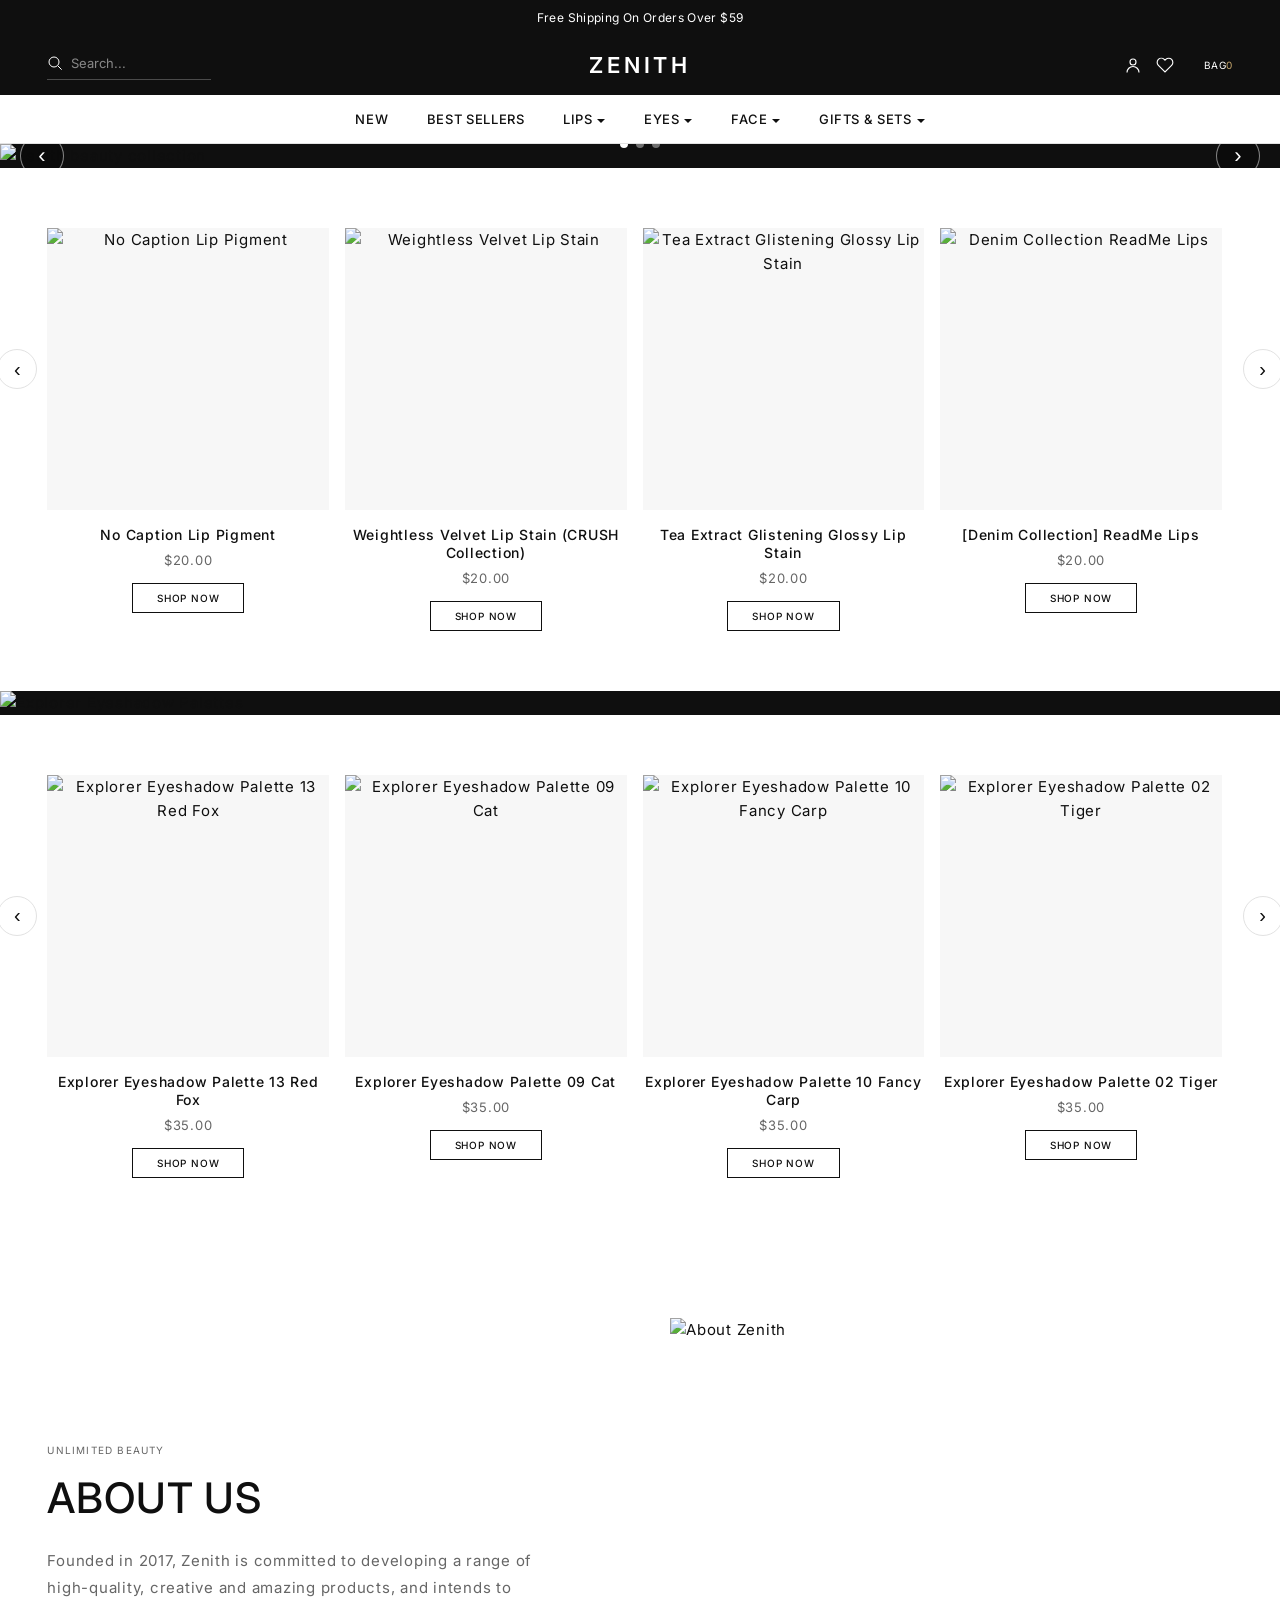
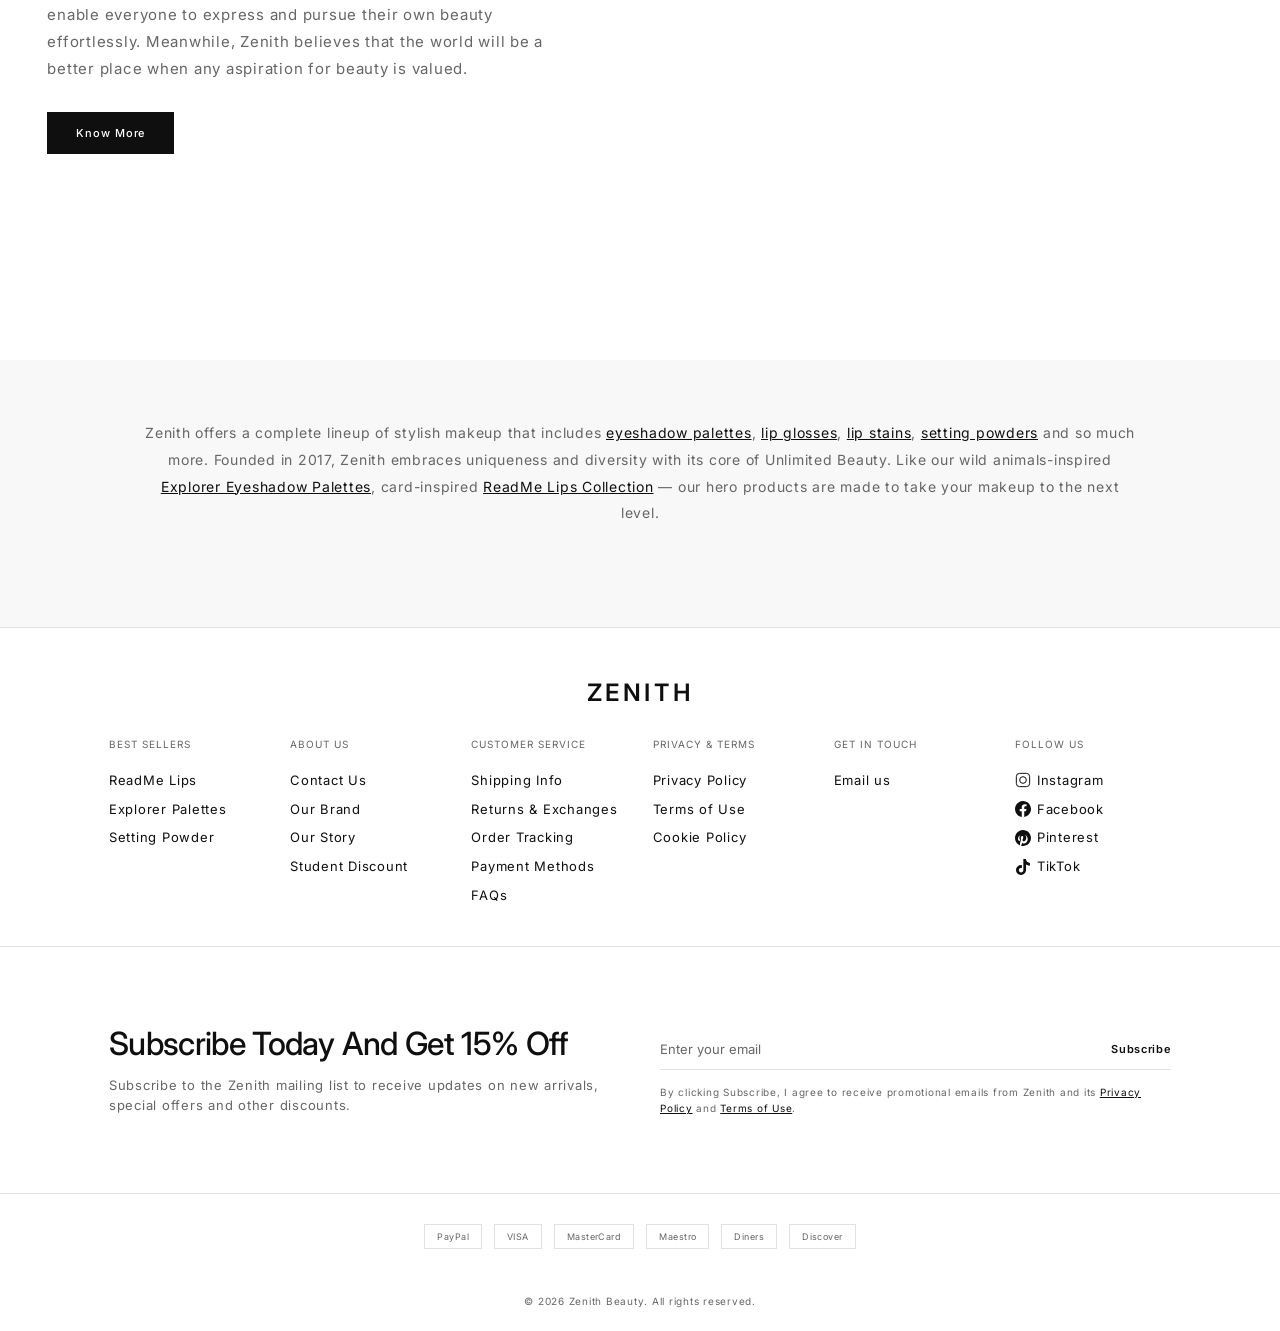
==== commit 41d9f5ef: "chore: organize folder structure - move css/js to assets/, scripts to scripts/" ====
--- a/index.html
+++ b/index.html
@@ -7,9 +7,9 @@
   <title>Zenith | Luxury Beauty</title>
   <link rel="preconnect" href="https://images.unsplash.com" />
   <link rel="preconnect" href="https://fonts.googleapis.com" />
-  <link rel="stylesheet" href="shared.css" />
-  <link rel="stylesheet" href="styles.css" />
-  <link rel="stylesheet" href="modules.css" />
+  <link rel="stylesheet" href="assets/css/shared.css" />
+  <link rel="stylesheet" href="assets/css/styles.css" />
+  <link rel="stylesheet" href="assets/css/modules.css" />
 </head>
 <body>
 
@@ -424,6 +424,6 @@
   </aside>
   <div class="scrim" data-scrim></div>
 
-  <script src="script.js"></script>
+  <script src="assets/js/script.js"></script>
 </body>
 </html>
--- a/assets/css/shared.css
+++ b/assets/css/shared.css
@@ -0,0 +1,280 @@
+@import url('https://fonts.googleapis.com/css2?family=Inter:wght@300;400;500;600;700&family=Playfair+Display:ital,wght@0,500;0,600;1,500&display=swap');
+
+:root {
+  /* Light theme palette — Perfect Diary style */
+  --ink:        #0f0f0f;
+  --paper:      #ffffff;
+  --soft:       #f7f7f7;
+  --line:       #e2e2e2;
+  --accent:     #c9a96e;
+  --muted:      #666666;
+  --surface:    #f8f8f8;
+  --gold:       #c9a96e;
+  --gold-light: #d4bc8b;
+  --overlay:    rgba(0,0,0,0.6);
+  --header-bg:  #0f0f0f;
+  --header-text:#ffffff;
+
+  /* Typography tokens */
+  --font-mono:  'Inter', monospace;
+  --font-sans:  'Inter', 'Helvetica Neue', Arial, sans-serif;
+  --font-serif: 'Playfair Display', Georgia, serif;
+
+  --h1-size: clamp(48px, 5vw, 80px);
+  --h2-size: clamp(32px, 4vw, 56px);
+  --h3-size: clamp(22px, 2.5vw, 32px);
+}
+
+*,*::before,*::after{box-sizing:border-box}
+html{scroll-behavior:smooth}
+body{
+  margin:0;
+  color:var(--ink);
+  background:var(--paper);
+  font:15px/1.6 var(--font-sans);
+  -webkit-font-smoothing:antialiased;
+  -moz-osx-font-smoothing:grayscale;
+  letter-spacing:.05em;
+}
+a{color:inherit;text-decoration:none}
+img{display:block;max-width:100%}
+
+/* ── Announcement Bar ── */
+.announcement-bar{
+  background:var(--header-bg);
+  color:var(--header-text);
+  text-align:center;
+  padding:8px 20px;
+  font-size:12px;
+  letter-spacing:.03em;
+}
+
+/* ── Header ── */
+.site-header{
+  background:var(--header-bg);
+  color:var(--header-text);
+  position:sticky;
+  top:0;left:0;right:0;
+  z-index:50;
+}
+.site-header__top{
+  display:flex;
+  align-items:center;
+  justify-content:space-between;
+  padding:0 3.7vw;
+  height:60px;
+  position:relative;
+}
+.site-header__top .header-item{flex:1;display:flex;align-items:center}
+.site-header__top .header-item--left{justify-content:flex-start}
+.site-header__top .header-item--center{justify-content:center;flex:0}
+.site-header__top .header-item--right{justify-content:flex-end}
+
+/* Brand / Logo */
+.brand{
+  font:600 22px var(--font-mono);
+  letter-spacing:.18em;
+  color:var(--header-text);
+}
+
+/* Header icons */
+.header-icon,.bag-link{
+  padding:0;border:0;background:none;color:var(--header-text);cursor:pointer;
+  display:flex;align-items:center;
+}
+.header-icon svg{stroke:var(--header-text)}
+.bag-link{
+  font:10px var(--font-mono);
+  letter-spacing:.05em;
+  margin-left:16px;
+}
+.bag-link span{color:var(--accent)}
+.header-actions{display:flex;align-items:center;gap:14px}
+
+/* ── Navigation Row ── */
+.site-header__nav{
+  background:var(--paper);
+  border-bottom:1px solid var(--line);
+}
+.site-header__nav .page-width{
+  max-width:1400px;margin:0 auto;
+  display:flex;justify-content:center;
+}
+.main-nav{
+  display:flex;align-items:center;
+  gap:clamp(20px,3vw,48px);
+}
+.main-nav>a,.nav-dropdown>a{
+  display:block;padding:16px 0;
+  font:13px var(--font-sans);
+  font-weight:500;
+  letter-spacing:.05em;
+  color:var(--ink);
+  transition:opacity .2s;
+}
+.main-nav>a:hover,.nav-dropdown>a:hover{opacity:.5}
+
+/* ── Simple Dropdown ── */
+.nav-dropdown{position:relative;height:100%;display:flex;align-items:center}
+.nav-dropdown>a::after{
+  content:'';
+  display:inline-block;margin-left:5px;
+  width:0;height:0;
+  border-left:4px solid transparent;
+  border-right:4px solid transparent;
+  border-top:4px solid currentColor;
+  vertical-align:middle;
+}
+.nav-dropdown__menu{
+  position:absolute;top:100%;left:50%;
+  transform:translateX(-50%);
+  min-width:180px;
+  background:var(--paper);
+  border:1px solid var(--line);
+  padding:10px 0;
+  visibility:hidden;opacity:0;
+  transition:opacity .2s ease,visibility .2s ease;
+  z-index:10;
+}
+.nav-dropdown:hover .nav-dropdown__menu,
+.nav-dropdown:focus-within .nav-dropdown__menu{
+  visibility:visible;opacity:1;
+}
+.nav-dropdown__menu a{
+  display:block;padding:8px 20px;
+  font-size:13px;color:var(--ink);
+  transition:background .15s;
+}
+.nav-dropdown__menu a:hover{background:var(--soft)}
+
+/* ── Search Panel ── */
+.search-panel{
+  position:absolute;z-index:9;top:100%;left:0;right:0;
+  padding:22px 10vw;
+  background:var(--paper);
+  border-bottom:1px solid var(--line);
+}
+.search-panel form{
+  display:flex;max-width:700px;margin:auto;
+  border-bottom:1px solid var(--line);
+}
+.search-panel input{
+  width:100%;padding:10px 0;border:0;outline:0;
+  font:14px var(--font-sans);
+  color:var(--ink);
+  background:transparent;
+}
+.search-panel input::placeholder{color:var(--muted)}
+.search-panel button{border:0;background:none;color:var(--ink);font-size:19px;cursor:pointer}
+
+/* ── Buttons ── */
+.button{
+  display:inline-block;padding:13px 28px;
+  border:1px solid var(--ink);background:var(--ink);
+  color:var(--paper);
+  font:11px var(--font-sans);font-weight:500;letter-spacing:.08em;
+  cursor:pointer;transition:opacity .2s;
+  text-align:center;
+}
+.button:hover{opacity:.85}
+.button--light{
+  border-color:var(--ink);background:transparent;color:var(--ink);
+}
+.button--light:hover{background:var(--ink);color:var(--paper)}
+
+/* ── Cart Drawer ── */
+.cart-drawer{
+  position:fixed;z-index:30;top:0;right:0;
+  width:min(430px,100vw);height:100vh;
+  display:flex;flex-direction:column;
+  background:var(--paper);
+  transform:translateX(100%);transition:transform .35s cubic-bezier(.25,.46,.45,.94);
+}
+.cart-drawer.is-open{transform:translateX(0)}
+.drawer-head{
+  display:flex;justify-content:space-between;padding:28px;
+  border-bottom:1px solid var(--line);
+  font:11px var(--font-mono);letter-spacing:.08em;
+  color:var(--ink);
+}
+.drawer-head button{border:0;background:none;color:var(--ink);font-size:26px;cursor:pointer}
+.drawer-head button:hover{opacity:.6}
+
+/* ── Cart Items ── */
+.cart-item{
+  display:flex;gap:12px;padding:16px 28px;
+  border-bottom:1px solid var(--line);align-items:center;
+}
+.cart-item img{width:60px;height:60px;object-fit:cover;background:var(--soft)}
+.cart-item-info{flex:1}
+.cart-item-name{margin:0 0 4px;font-size:11px;font-weight:600;color:var(--ink)}
+.cart-item-price{margin:0;font-size:11px;color:var(--muted)}
+.cart-item-remove{padding:0;border:0;background:none;font-size:20px;cursor:pointer;color:var(--muted)}
+.cart-item-remove:hover{color:var(--ink)}
+.cart-total{display:flex;justify-content:space-between;padding:20px 28px;font-size:13px;color:var(--ink)}
+.cart-drawer-content{flex:1;overflow:auto}
+.empty-cart{margin:auto;text-align:center;color:var(--ink)}
+.empty-cart p{margin-bottom:24px;color:var(--muted)}
+
+/* ── Scrim ── */
+.scrim{
+  position:fixed;z-index:20;inset:0;
+  background:rgba(0,0,0,.5);
+  visibility:hidden;opacity:0;transition:.25s;
+}
+.scrim.is-open{visibility:visible;opacity:1}
+
+/* ── Mobile Menu ── */
+.mobile-menu{display:none}
+.mobile-nav-trigger{
+  display:none;
+  flex-direction:column;justify-content:center;gap:5px;
+  width:24px;padding:0;border:0;background:none;cursor:pointer;
+}
+.mobile-nav-trigger span{display:block;width:20px;height:1.5px;background:var(--header-text);transition:transform .25s}
+.mobile-nav-trigger.is-open span:nth-child(1){transform:rotate(45deg) translate(4px,4px)}
+.mobile-nav-trigger.is-open span:nth-child(2){opacity:0}
+.mobile-nav-trigger.is-open span:nth-child(3){transform:rotate(-45deg) translate(4px,-4px)}
+
+.main-nav-mobile{
+  display:none;
+  position:absolute;top:100%;left:0;right:0;z-index:4;
+  background:var(--paper);
+  border-bottom:1px solid var(--line);
+  padding:16px 20px 24px;
+  flex-direction:column;gap:8px;
+}
+.main-nav-mobile.is-open{display:flex}
+.main-nav-mobile>a{
+  display:block;padding:10px 0;
+  font-size:14px;font-weight:500;color:var(--ink);
+  border-bottom:1px solid var(--soft);
+}
+.main-nav-mobile .nav-dropdown__menu{
+  position:static;transform:none;border:0;
+  padding:0 0 8px 12px;
+  visibility:visible;opacity:1;display:none;
+}
+.main-nav-mobile .nav-dropdown__menu.is-open{display:block}
+.main-nav-mobile .nav-dropdown>a::after{display:none}
+
+/* ── Mobile (Small screens) ── */
+@media(max-width:768px){
+  .site-header__top{height:52px;padding:0 18px}
+  .brand{font-size:16px}
+  .site-header__nav .page-width{padding:0}
+  .main-nav{display:none}
+  .mobile-nav-trigger{display:flex}
+  .header-icon--account{display:none}
+  .bag-link{font-size:0}
+  .bag-link span{font-size:10px}
+  .search-panel{padding:16px 20px}
+}
+
+/* ── Legal / Footer bits ── */
+.legal-text{margin:14px 0 0;color:var(--muted);font-size:10px;line-height:1.6}
+.legal-text a{color:var(--ink);text-decoration:underline}
+.footer-links a svg{vertical-align:middle;margin-right:5px}
+
+/* ── Selection ── */
+::selection{background:var(--accent);color:var(--paper)}
--- a/assets/css/styles.css
+++ b/assets/css/styles.css
@@ -0,0 +1,176 @@
+/* ══════════════════════════════════════════
+   Homepage Sections — Perfect Diary Style
+   ══════════════════════════════════════════ */
+
+/* ── 1. Hero Slideshow ── */
+.hero-slideshow{
+  position:relative;width:100%;overflow:hidden;
+  background:var(--header-bg);
+}
+.hero-slide{display:none;position:relative}
+.hero-slide.is-active{display:block}
+.hero-slide img{width:100%;display:block;max-height:85vh;object-fit:cover}
+.hero-slide__link{position:absolute;inset:0;z-index:1}
+
+/* Hero arrows */
+.hero-arrow{
+  position:absolute;top:50%;transform:translateY(-50%);z-index:2;
+  width:44px;height:44px;
+  border:1px solid rgba(255,255,255,.5);border-radius:50%;
+  background:rgba(0,0,0,.25);
+  color:#fff;font-size:22px;
+  cursor:pointer;display:flex;align-items:center;justify-content:center;
+  transition:background .25s,border-color .25s;
+}
+.hero-arrow:hover{background:rgba(0,0,0,.5);border-color:#fff}
+.hero-arrow--prev{left:20px}
+.hero-arrow--next{right:20px}
+
+/* Hero dots */
+.hero-dots{
+  position:absolute;bottom:20px;left:50%;transform:translateX(-50%);z-index:2;
+  display:flex;gap:8px;
+}
+.hero-dot{
+  width:8px;height:8px;border-radius:50%;
+  background:rgba(255,255,255,.4);border:0;padding:0;cursor:pointer;
+  transition:background .25s;
+}
+.hero-dot.is-active{background:#fff}
+
+/* ── 2. Faves Carousel ── */
+.faves-section{padding:60px 3.7vw;background:var(--paper)}
+.faves-section__inner{position:relative;max-width:1400px;margin:0 auto}
+.faves-carousel{overflow:hidden}
+.faves-track{display:flex;gap:16px;overflow-x:auto;scroll-behavior:smooth;scrollbar-width:none;-ms-overflow-style:none}
+.faves-track::-webkit-scrollbar{display:none}
+.faves-slide{flex:0 0 clamp(220px,22vw,300px)}
+
+/* Faves Card */
+.faves-card{display:block;text-align:center}
+.faves-card__image{
+  width:100%;aspect-ratio:1;overflow:hidden;
+  background:var(--soft);margin-bottom:16px;
+}
+.faves-card__image img{
+  width:100%;height:100%;object-fit:cover;
+  transition:transform .6s ease;
+}
+.faves-card:hover .faves-card__image img{transform:scale(1.05)}
+.faves-card__title{
+  margin:0 0 6px;font-size:14px;font-weight:500;color:var(--ink);
+  line-height:1.3;
+}
+.faves-card__price{margin:0 0 12px;font-size:13px;color:var(--muted)}
+.faves-card__btn{
+  display:inline-block;padding:8px 24px;
+  border:1px solid var(--ink);
+  color:var(--ink);
+  font:10px var(--font-sans);font-weight:500;letter-spacing:.08em;
+  transition:all .25s;
+}
+.faves-card:hover .faves-card__btn{background:var(--ink);color:var(--paper)}
+
+/* Faves arrows */
+.faves-arrow{
+  position:absolute;top:35%;transform:translateY(-50%);z-index:2;
+  width:40px;height:40px;
+  border:1px solid var(--line);border-radius:50%;
+  background:var(--paper);
+  color:var(--ink);font-size:20px;
+  cursor:pointer;display:flex;align-items:center;justify-content:center;
+  transition:all .25s;
+}
+.faves-arrow:hover{background:var(--ink);color:var(--paper);border-color:var(--ink)}
+.faves-arrow--prev{left:-50px}
+.faves-arrow--next{right:-50px}
+
+/* ── 3. Hero Banner #2 ── */
+.hero-banner{position:relative;overflow:hidden;background:var(--header-bg)}
+.hero-banner picture,.hero-banner img{width:100%;display:block;max-height:80vh;object-fit:cover}
+.hero-banner__link{position:absolute;inset:0;z-index:1}
+
+/* ── 4. About Us ── */
+.about-section{padding:80px 3.7vw;background:var(--paper)}
+.about-section__inner{
+  max-width:1200px;margin:0 auto;
+  display:grid;grid-template-columns:1fr 1fr;gap:60px;align-items:center;
+}
+.about-section__text{max-width:500px}
+.about-section__text h2{
+  margin:0 0 24px;
+  font:500 clamp(28px,3.5vw,42px) var(--font-sans);
+  letter-spacing:.02em;
+}
+.about-section__desc{
+  margin:0 0 30px;
+  color:var(--muted);font-size:15px;line-height:1.8;
+}
+.about-section__image{overflow:hidden}
+.about-section__image img{width:100%;aspect-ratio:1;object-fit:cover}
+
+/* ── 5. Kicker (section label) ── */
+.kicker{
+  display:block;margin:0 0 16px;
+  font:10px var(--font-mono);letter-spacing:.12em;
+  color:var(--muted);
+}
+
+/* ── 6. SEO Section ── */
+.seo-section{padding:60px 3.7vw 100px;background:var(--surface)}
+.seo-section__inner{max-width:1000px;margin:0 auto;text-align:center}
+.seo-section p{margin:0;font-size:14px;line-height:1.9;color:var(--muted)}
+.seo-section a{color:var(--ink);text-decoration:underline}
+.seo-section a:hover{opacity:.7}
+
+/* ── 7. Header search form (desktop) ── */
+.header-search-form{
+  display:flex;align-items:center;border-bottom:1px solid rgba(255,255,255,.25);
+  padding-bottom:4px;
+}
+.header-search-form input{
+  width:140px;padding:4px 0;border:0;outline:0;
+  background:transparent;color:var(--header-text);
+  font:13px var(--font-sans);
+}
+.header-search-form input::placeholder{color:rgba(255,255,255,.5)}
+.header-search-btn{
+  padding:0 8px 0 0;border:0;background:none;
+  color:var(--header-text);cursor:pointer;
+  display:flex;align-items:center;
+}
+
+/* ── 8. Scroll Animations ── */
+[data-animate]{
+  opacity:0;transform:translateY(30px);
+  transition:opacity .8s ease,transform .8s ease;
+}
+[data-animate].is-visible{opacity:1;transform:translateY(0)}
+
+/* ══════════════════════════════════════════
+   Responsive
+   ══════════════════════════════════════════ */
+@media(max-width:768px){
+  .hero-slide img{max-height:60vh}
+  .hero-arrow{width:34px;height:34px;font-size:16px}
+  .hero-arrow--prev{left:10px}
+  .hero-arrow--next{right:10px}
+  .faves-section{padding:40px 16px}
+  .faves-slide{flex:0 0 65vw}
+  .faves-arrow{display:none}
+  .faves-card__title{font-size:13px}
+  .about-section{padding:50px 20px}
+  .about-section__inner{grid-template-columns:1fr;gap:30px}
+  .about-section__text h2{font-size:24px}
+  .about-section__desc{font-size:14px}
+  .about-section__image{order:-1}
+  .header-search-form{display:none}
+  .seo-section{padding:40px 20px 60px}
+  .seo-section p{font-size:13px;text-align:left}
+}
+
+@media(min-width:769px) and (max-width:1023px){
+  .faves-arrow--prev{left:-20px}
+  .faves-arrow--next{right:-20px}
+  .faves-slide{flex:0 0 30vw}
+}
--- a/assets/css/modules.css
+++ b/assets/css/modules.css
@@ -0,0 +1,120 @@
+/* ══════════════════════════════════════════
+   Footer — Perfect Diary Style
+   ══════════════════════════════════════════ */
+
+.site-footer{
+  color:var(--ink);
+  background:var(--paper);
+  border-top:1px solid var(--line);
+}
+
+/* ── Footer Logo ── */
+.footer-logo{
+  text-align:center;padding:50px 20px 30px;
+}
+.footer-logo__text{
+  font:600 24px var(--font-mono);
+  letter-spacing:.15em;color:var(--ink);
+}
+
+/* ── Footer Link Columns ── */
+.footer__menus{padding:0 clamp(20px,8.5vw,136px)}
+.footer__blocks{
+  display:grid;
+  grid-template-columns:repeat(6,1fr);
+  gap:25px;
+}
+.footer__block{display:flex;flex-direction:column;gap:8px}
+.footer__title{
+  margin:0 0 12px;
+  font:10px var(--font-mono);letter-spacing:.1em;
+  color:var(--muted);
+}
+.footer__block a{
+  font-size:13px;color:var(--ink);
+  transition:opacity .2s;
+}
+.footer__block a:hover{opacity:.5}
+
+/* Social links in footer */
+.footer__social{display:flex;flex-direction:column;gap:8px}
+.footer__social a{
+  display:flex;align-items:center;gap:6px;
+  font-size:13px;color:var(--ink);
+}
+.footer__social a svg{flex-shrink:0}
+
+/* ── Footer Newsletter ── */
+.footer-newsletter{
+  padding:clamp(40px,6vw,80px) clamp(20px,8.5vw,136px);
+  border-top:1px solid var(--line);
+  margin-top:40px;
+}
+.footer-newsletter__inner{
+  display:grid;grid-template-columns:1fr 1fr;gap:40px;
+  align-items:start;
+}
+.footer-newsletter__text strong{
+  font:500 clamp(22px,3vw,32px) var(--font-sans);
+  letter-spacing:-.02em;display:block;margin-bottom:12px;
+}
+.footer-newsletter__text p{
+  margin:0;color:var(--muted);font-size:13px;line-height:1.6;
+}
+.footer-newsletter__form{align-self:end}
+.footer-newsletter__field{
+  display:flex;align-items:center;
+  border-bottom:1px solid var(--line);
+}
+.footer-newsletter__field input{
+  width:100%;padding:12px 0;border:0;outline:0;
+  background:transparent;color:var(--ink);
+  font:13px var(--font-sans);
+}
+.footer-newsletter__field input::placeholder{color:var(--muted)}
+.footer-newsletter__field button{
+  padding:12px 0 12px 20px;border:0;
+  background:transparent;color:var(--ink);
+  font:11px var(--font-sans);font-weight:600;letter-spacing:.06em;
+  cursor:pointer;white-space:nowrap;
+}
+.footer-newsletter__field button:hover{opacity:.6}
+
+/* ── Payment Icons ── */
+.footer-payments{
+  display:flex;justify-content:center;gap:12px;
+  padding:30px clamp(20px,8.5vw,136px);
+  border-top:1px solid var(--line);flex-wrap:wrap;
+}
+.footer-payments__icon{
+  padding:6px 12px;border:1px solid var(--line);
+  font:9px var(--font-mono);letter-spacing:.05em;
+  color:var(--muted);
+}
+
+/* ── Footer Bottom ── */
+.footer-bottom{
+  text-align:center;
+  padding:16px clamp(20px,8.5vw,136px) 24px;
+  color:var(--muted);
+  font:10px var(--font-sans);
+}
+
+/* ══════════════════════════════════════════
+   Responsive
+   ══════════════════════════════════════════ */
+@media(max-width:1023px){
+  .footer__blocks{grid-template-columns:repeat(3,1fr)}
+}
+@media(max-width:768px){
+  .footer-logo{padding:36px 20px 24px}
+  .footer__blocks{grid-template-columns:1fr 1fr;gap:20px}
+  .footer__block{gap:6px}
+  .footer__title{margin-bottom:8px;font-size:9px}
+  .footer__block a{font-size:12px}
+  .footer-newsletter{padding:36px 20px;margin-top:24px}
+  .footer-newsletter__inner{grid-template-columns:1fr;gap:20px}
+  .footer-newsletter__text strong{font-size:20px}
+  .footer-payments{padding:20px}
+  .footer-bottom{padding:12px 20px}
+}
